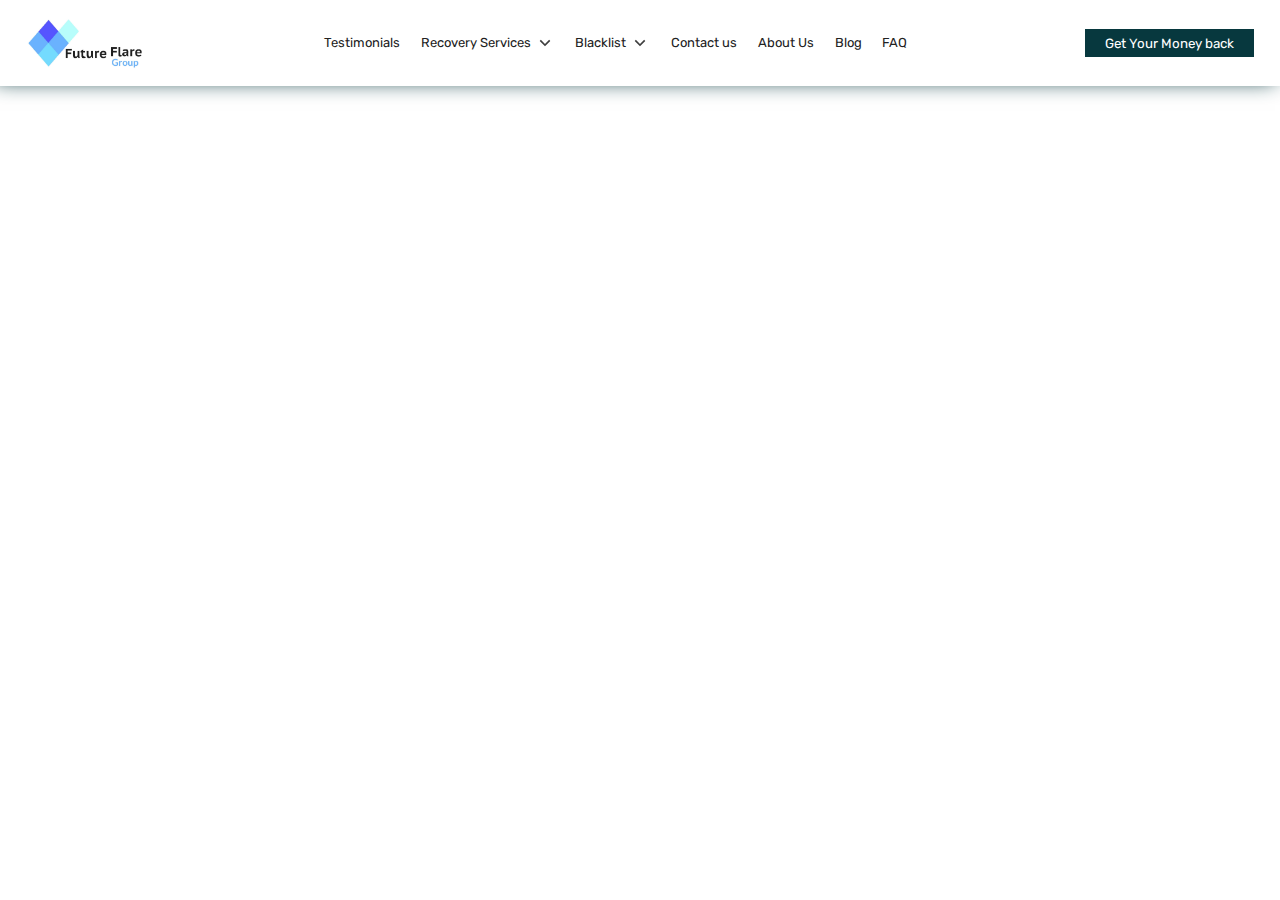
==== index.html @ 343cbdfd "single navbar" ====
<!DOCTYPE html>
<html lang="en">
  <head>
    <meta charset="UTF-8" />
    <meta name="viewport" content="width=device-width, initial-scale=1.0" />
    <title>Consultation</title>
    <link rel="stylesheet" href="style.css" />
    <link rel="icon" href="img/logo.jpg" type="image/x-icon" />
  </head>
  <body>
    <div id="page" class="site page-home">
      <!--  ============ navbar section =============== -->
      <section class="navbar">
        <div class="container">
          <div class="wrapper">
            <div class="left">
              <a href="#page" class="logo">
                <img src="img/logo.jpg" alt="" />
                <!-- <div class="title">GT ASSET MANAGEMENT LIMITED</div> -->
              </a>
            </div>
            <div class="center">
              <ul class="nav_list">
                <li class="list_item"><a href="#">Testimonials</a></li>
                <li class="list_item">
                  <a href="#">
                    <span>Recovery Services</span>
                    <div class="icon">
                      <svg xmlns="http://www.w3.org/2000/svg" viewBox="0 0 24 24" fill="currentColor"><path d="M11.9999 13.1714L16.9497 8.22168L18.3639 9.63589L11.9999 15.9999L5.63599 9.63589L7.0502 8.22168L11.9999 13.1714Z"></path></svg>
                    </div>
                  </a>
                  <ul class="options">
                    <li class="option"><a href="#">Binary Options</a></li>
                    <li class="option"><a href="#">Cryptocurrency</a></li>
                    <li class="option"><a href="#">Forex</a></li>
                    <li class="option"><a href="#">Stock trading</a></li>
                    <li class="option"><a href="#">Credit card phising</a></li>
                    <li class="option"><a href="#">Property Scams</a></li>
                    <li class="option"><a href="#">Romance Scams</a></li>
                    <li class="option"><a href="#">Other Scams</a></li>
                    
                  </ul>
                </li>
                <li class="list_item"><a href="#">Blacklist <div class="icon"><svg xmlns="http://www.w3.org/2000/svg" viewBox="0 0 24 24" fill="currentColor"><path d="M11.9999 13.1714L16.9497 8.22168L18.3639 9.63589L11.9999 15.9999L5.63599 9.63589L7.0502 8.22168L11.9999 13.1714Z"></path></svg></div></a>
                <ul class="options">
                  <li class="option"><a href="#">Scams</a></li>
                  <li class="option"><a href="#">Imposters & Copycats</a></li>
                </ul>
                </li>
                <li class="list_item"><a href="#">Contact us</a></li>
                <li class="list_item"><a href="#">About Us</a></li>
                <li class="list_item"><a href="#">Blog</a></li>
                <li class="list_item"><a href="#">FAQ</a></li>
              </ul>
            </div>
            <div class="right">
              <div class="btn">
                <input type="button" value="Get Your Money back">
              </div>
              <div class="mbl">
                <div class="icon">
                  <svg xmlns="http://www.w3.org/2000/svg" viewBox="0 0 24 24" fill="currentColor"><path d="M7.29117 20.8242L2 22L3.17581 16.7088C2.42544 15.3056 2 13.7025 2 12C2 6.47715 6.47715 2 12 2C17.5228 2 22 6.47715 22 12C22 17.5228 17.5228 22 12 22C10.2975 22 8.6944 21.5746 7.29117 20.8242ZM7.58075 18.711L8.23428 19.0605C9.38248 19.6745 10.6655 20 12 20C16.4183 20 20 16.4183 20 12C20 7.58172 16.4183 4 12 4C7.58172 4 4 7.58172 4 12C4 13.3345 4.32549 14.6175 4.93949 15.7657L5.28896 16.4192L4.63416 19.3658L7.58075 18.711Z"></path></svg>
                </div>
                <div class="icon">
                  <svg xmlns="http://www.w3.org/2000/svg" viewBox="0 0 24 24" fill="currentColor"><path d="M18 18V20H6V18H18ZM21 11V13H3V11H21ZM18 4V6H6V4H18Z"></path></svg>
                </div>
              </div>
            </div>
          </div>
        </div>
      </section>
      <!--  ============ content section  =============== -->
      <!--  ============ trustpilot section  =============== -->
      <!--  ============ brand section  =============== -->
      <!--  ============ work section  =============== -->
      <!--  ============ retrieved section  =============== -->
      <!--  ============ hero section  =============== -->
      <!--  ============ money back section  =============== -->
      <!--  ============ testimonials section  =============== -->
      <!--  ============ get client section  =============== -->
      <!--  ============ videos review section  =============== -->
      <!--  ============ types section  =============== -->
      <!--  ============ more about section  =============== -->
      <!--  ============ choosing section  =============== -->
      <!--  ============ latest articles section  =============== -->
      <!--  ============ footer section  =============== -->
      <!--  ============ footer end section  =============== -->
    </div>
    <script src="script.js"></script>
  </body>
</html>
---- style.css ----
@import url("https://fonts.googleapis.com/css2?family=Poppins:wght@300;600;700;800&family=Rubik:wght@300;400;500;600&display=swap");

:root {
  --primary-color: #07383e;
  --secondary-color: #fdfdfd;
  --secondary-dark-color: #222222;

  --white-color: #ffffff;
  --light-bg-color: #f7f7f7;
  --light-text-color: #7c899a;
  --border-color: #e5e8ec;
  --dark-color: #3f3f3f;
  --icon-color: #00c281;
  --font-small: 13px;
  --font-smaller: 11px;

  --percent100: 100%;
  --percent50: 50%;

  --fw3: 300;
  --fw5: 500;
  --fw6: 600;
  --fw7: 700;
  --fw8: 800;
}

* {
  margin: 0;
  padding: 0;
}

*,
::before,
::after {
  box-sizing: border-box;
}

html {
  scroll-behavior: smooth;
}

body {
  font-family: "Rubik", sans-serif;
  font-size: 16px;
  font-weight: 400;
  line-height: 1.4;
  color: var(--secondary-dark-color);
  background-color: var(--white-color);
}

a {
  text-decoration: none;
  color: inherit;
  -webkit-tap-highlight-color: transparent;
}

ul {
  list-style: none;
}
img {
  max-width: var(--percent100);
  vertical-align: middle;
  object-fit: cover;
}

strong {
  font-weight: var(--fw8);
}

table {
  border-collapse: collapse;
  border-spacing: 0;
}

input::placeholder {
  font: inherit;
}

h1,
h2,
h3,
h4 {
  font-family: "Poppins";
}

h1 {
  font-size: calc(1.2em+1vw);
  font-weight: var(--fw8);
  line-height: 1;
}

h2 {
  font-size: 2.5em;
}

h3 {
  font-size: 1.2em;
  font-weight: var(--fw7);
}

h4 {
  font-size: 1em;
  font-weight: var(--fw6);
}

svg {
  width: 20px;
  cursor: pointer;
  color: var(--dark-color);
}

.container {
  max-width: 1262px;
  min-width: 290px;
  margin: 0 auto;
}

/* <!--  ============ navbar section  =============== --> */
.navbar .wrapper {
  display: flex;
  justify-content: space-between;
  align-items: center;
  padding: 1em;
}

.navbar .wrapper .left .logo {
  display: flex;
  align-items: center;
  font-weight: var(--fw6);
  text-transform: uppercase;
}

.navbar .wrapper .left .logo .title {
  font-size: 1em;
  padding-left: 1em;
}

.navbar .wrapper .left img {
  height: 6dvh;
}

.navbar .wrapper .center .nav_list {
  display: flex;
  flex: 1;
  justify-content: space-between;
  column-gap: 1.6em;
  font-size: var(--font-small);
  align-items: center;
  line-height: 50px;
}

.navbar .wrapper .center .nav_list .list_item .icon {
  display: flex;
  align-items: center;
}

.navbar .center .nav_list .list_item {
  line-height: inherit;
  position: relative;
}

.navbar .center .nav_list .list_item a {
  transition: all 0.3s;
}

.navbar .center .nav_list .list_item a:hover {
  opacity: 0.6;
}

.navbar .wrapper .center .nav_list .list_item a {
  display: flex;
  column-gap: 0.3em;
  align-items: center;
  line-height: inherit;
}

.navbar .wrapper .center .nav_list .list_item .options {
  position: absolute;
  line-height: 1.5;
  padding: 1em;
  box-shadow: 1px 1px 5px var(--secondary-dark-color);
  width: max-content;
  border-radius: 5px;
  backdrop-filter: blur(2px);
  display: none;
}

.navbar .wrapper .center .nav_list .list_item .options .option {
  padding: 0.4em 1em;
  position: relative;
  transition: transform 0.5s ease;
  z-index: 2;
}

.navbar .wrapper .center .nav_list .list_item .options .option:hover {
  transform: translateX(7px);
}

.navbar
  .wrapper
  .center
  .nav_list
  .list_item
  .options
  .option:not(:last-child) {
  border-bottom: 1px solid var(--border-color);
}

.navbar .wrapper .center .nav_list .list_item .options .option a::before {
  content: "";
  position: absolute;
  left: 0.1em;
  bottom: 0;
  width: 0%;
  height: 1px;
  background-color: var(--primary-color);
  transition: all 0.5s;
}

.navbar .wrapper .center .nav_list .list_item .option a:hover::before {
  width: 100%;
}

.navbar .wrapper .right .btn input {
  border: 1px solid;
  padding: 0.5em 1.5em;
  font-family: inherit;
  background-color: var(--primary-color);
  color: var(--white-color);
  transition: all 0.3s;
}

.navbar .wrapper .right .btn input:hover {
  background-color: var(--white-color);
  color: var(--secondary-dark-color);
  border: 1px solid var(--white-color);
}

.navbar .wrapper .right .mbl .icon svg {
  color: var(--icon-color);
  background: transparent;
  transition: 0.3s;
}

.navbar .wrapper .right .mbl .icon svg:hover {
  color: var(--primary-color);
}

.navbar .wrapper .right .mbl {
  /* border: 1px solid; */
  display: flex;
  column-gap: 2em;
  padding: 0.7em;
}
section.navbar {
  box-shadow: -5px -5px 20px var(--primary-color);
}

/* <!--  ============ content section  =============== --> */
/* <!--  ============ trustpilot section  =============== --> */
/* <!--  ============ brand section  =============== --> */
/* <!--  ============ work section  =============== --> */
/* <!--  ============ retrieved section  =============== --> */
/* <!--  ============ hero section  =============== --> */
/* <!--  ============ money back section  =============== --> */
/* <!--  ============ testimonials section  =============== --> */
/* <!--  ============ get client section  =============== --> */
/* <!--  ============ videos review section  =============== --> */
/* <!--  ============ types section  =============== --> */
/* <!--  ============ more about section  =============== --> */
/* <!--  ============ choosing section  =============== --> */
/* <!--  ============ latest articles section  =============== --> */
/* <!--  ============ footer section  =============== --> */
/* <!--  ============ footer end section =========== --> */
@media screen and (min-width: 992px) {
  .navbar .wrapper .right .mbl {
    display: none;
  }
}

@media screen and (max-width: 992px) {
  .navbar .wrapper .center .nav_list {
    display: none;
  }
  .navbar .wrapper .right .btn {
    display: none;
  }
}
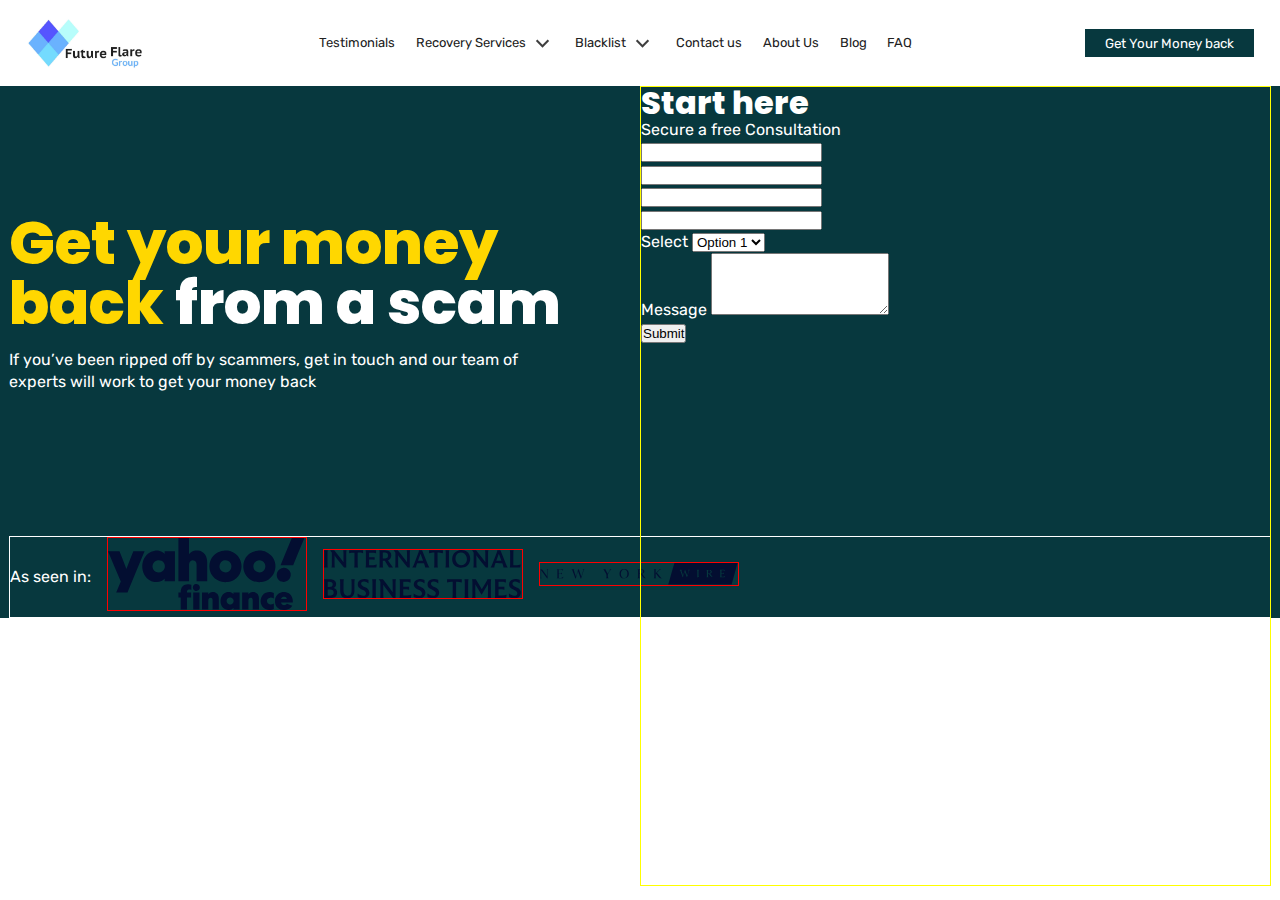
==== commit 9dfe3777: "sec push up to context" ====
--- a/index.html
+++ b/index.html
@@ -16,7 +16,6 @@
             <div class="left">
               <a href="#page" class="logo">
                 <img src="img/logo.jpg" alt="" />
-                <!-- <div class="title">GT ASSET MANAGEMENT LIMITED</div> -->
               </a>
             </div>
             <div class="center">
@@ -26,7 +25,15 @@
                   <a href="#">
                     <span>Recovery Services</span>
                     <div class="icon">
-                      <svg xmlns="http://www.w3.org/2000/svg" viewBox="0 0 24 24" fill="currentColor"><path d="M11.9999 13.1714L16.9497 8.22168L18.3639 9.63589L11.9999 15.9999L5.63599 9.63589L7.0502 8.22168L11.9999 13.1714Z"></path></svg>
+                      <svg
+                        xmlns="http://www.w3.org/2000/svg"
+                        viewBox="0 0 24 24"
+                        fill="currentColor"
+                      >
+                        <path
+                          d="M11.9999 13.1714L16.9497 8.22168L18.3639 9.63589L11.9999 15.9999L5.63599 9.63589L7.0502 8.22168L11.9999 13.1714Z"
+                        ></path>
+                      </svg>
                     </div>
                   </a>
                   <ul class="options">
@@ -38,14 +45,26 @@
                     <li class="option"><a href="#">Property Scams</a></li>
                     <li class="option"><a href="#">Romance Scams</a></li>
                     <li class="option"><a href="#">Other Scams</a></li>
-                    
                   </ul>
                 </li>
-                <li class="list_item"><a href="#">Blacklist <div class="icon"><svg xmlns="http://www.w3.org/2000/svg" viewBox="0 0 24 24" fill="currentColor"><path d="M11.9999 13.1714L16.9497 8.22168L18.3639 9.63589L11.9999 15.9999L5.63599 9.63589L7.0502 8.22168L11.9999 13.1714Z"></path></svg></div></a>
-                <ul class="options">
-                  <li class="option"><a href="#">Scams</a></li>
-                  <li class="option"><a href="#">Imposters & Copycats</a></li>
-                </ul>
+                <li class="list_item">
+                  <a href="#"
+                    >Blacklist
+                    <div class="icon">
+                      <svg
+                        xmlns="http://www.w3.org/2000/svg"
+                        viewBox="0 0 24 24"
+                        fill="currentColor"
+                      >
+                        <path
+                          d="M11.9999 13.1714L16.9497 8.22168L18.3639 9.63589L11.9999 15.9999L5.63599 9.63589L7.0502 8.22168L11.9999 13.1714Z"
+                        ></path>
+                      </svg></div
+                  ></a>
+                  <ul class="options">
+                    <li class="option"><a href="#">Scams</a></li>
+                    <li class="option"><a href="#">Imposters & Copycats</a></li>
+                  </ul>
                 </li>
                 <li class="list_item"><a href="#">Contact us</a></li>
                 <li class="list_item"><a href="#">About Us</a></li>
@@ -55,14 +74,30 @@
             </div>
             <div class="right">
               <div class="btn">
-                <input type="button" value="Get Your Money back">
+                <input type="button" value="Get Your Money back" />
               </div>
               <div class="mbl">
                 <div class="icon">
-                  <svg xmlns="http://www.w3.org/2000/svg" viewBox="0 0 24 24" fill="currentColor"><path d="M7.29117 20.8242L2 22L3.17581 16.7088C2.42544 15.3056 2 13.7025 2 12C2 6.47715 6.47715 2 12 2C17.5228 2 22 6.47715 22 12C22 17.5228 17.5228 22 12 22C10.2975 22 8.6944 21.5746 7.29117 20.8242ZM7.58075 18.711L8.23428 19.0605C9.38248 19.6745 10.6655 20 12 20C16.4183 20 20 16.4183 20 12C20 7.58172 16.4183 4 12 4C7.58172 4 4 7.58172 4 12C4 13.3345 4.32549 14.6175 4.93949 15.7657L5.28896 16.4192L4.63416 19.3658L7.58075 18.711Z"></path></svg>
+                  <svg
+                    xmlns="http://www.w3.org/2000/svg"
+                    viewBox="0 0 24 24"
+                    fill="currentColor"
+                  >
+                    <path
+                      d="M7.29117 20.8242L2 22L3.17581 16.7088C2.42544 15.3056 2 13.7025 2 12C2 6.47715 6.47715 2 12 2C17.5228 2 22 6.47715 22 12C22 17.5228 17.5228 22 12 22C10.2975 22 8.6944 21.5746 7.29117 20.8242ZM7.58075 18.711L8.23428 19.0605C9.38248 19.6745 10.6655 20 12 20C16.4183 20 20 16.4183 20 12C20 7.58172 16.4183 4 12 4C7.58172 4 4 7.58172 4 12C4 13.3345 4.32549 14.6175 4.93949 15.7657L5.28896 16.4192L4.63416 19.3658L7.58075 18.711Z"
+                    ></path>
+                  </svg>
                 </div>
                 <div class="icon">
-                  <svg xmlns="http://www.w3.org/2000/svg" viewBox="0 0 24 24" fill="currentColor"><path d="M18 18V20H6V18H18ZM21 11V13H3V11H21ZM18 4V6H6V4H18Z"></path></svg>
+                  <svg
+                    xmlns="http://www.w3.org/2000/svg"
+                    viewBox="0 0 24 24"
+                    fill="currentColor"
+                  >
+                    <path
+                      d="M18 18V20H6V18H18ZM21 11V13H3V11H21ZM18 4V6H6V4H18Z"
+                    ></path>
+                  </svg>
                 </div>
               </div>
             </div>
@@ -70,6 +105,401 @@
         </div>
       </section>
       <!--  ============ content section  =============== -->
+      <div class="content">
+        <div class="container">
+          <div class="wrapper">
+            <div class="context">
+              <div class="text">
+                <h1 class="title">
+                  <span>Get your money back</span> from a scam
+                </h1>
+                <p class="para">
+                  If you’ve been ripped off by scammers, get in touch and our
+                  team of experts will work to get your money back
+                </p>
+              </div>
+            </div>
+            <div class="form_box">
+              <h1 class="title">Start here</h1>
+              <p class="para">Secure a free Consultation</p>
+              <div class="form_container">
+                <form action="">
+                  <div class="form_group first_name">
+                    <input type="text" id="name" name="name" required />
+                  </div>
+                  <div class="form_group last_name">
+                    <input type="text" id="lastName" name="lastName" required />
+                  </div>
+                  <div class="form_group">
+                    <input type="tel" id="phone" name="phone" required />
+                  </div>
+                  <div class="form_group">
+                    <input type="email" id="email" name="email" required />
+                  </div>
+                  <div class="form_group">
+                    <label for="dropdown">Select</label>
+                    <select id="dropdown" name="dropdown">
+                      <option value="option1">Option 1</option>
+                      <option value="option2">Option 2</option>
+                      <option value="option3">Option 3</option>
+                    </select>
+                  </div>
+                  <div class="form_group">
+                    <label for="message">Message</label>
+                    <textarea
+                      id="message"
+                      name="message"
+                      rows="4"
+                      required
+                    ></textarea>
+                  </div>
+                  <div class="form-_group">
+                    <button type="submit">Submit</button>
+                  </div>
+                </form>
+              </div>
+            </div>
+            <div class="brand">
+              <p>As seen in:</p>
+              <ul>
+                <li class="icon">
+                  <a href="#">
+                    <svg
+                      viewBox="0 0 88 32"
+                      fill="none"
+                      xmlns="http://www.w3.org/2000/svg"
+                    >
+                      <g clip-path="url(#clip0_4855_6634)">
+                        <path
+                          d="M31.3047 0H35.9973C35.9973 2.40471 35.9973 4.80942 35.9973 7.21413C36.2969 6.84099 36.6531 6.50742 37.0602 6.253C37.9026 5.7159 38.9259 5.53498 39.9096 5.60848C40.5485 5.65371 41.1817 5.81767 41.7471 6.12297C42.2955 6.41696 42.7648 6.84664 43.1209 7.35548C43.8163 8.35053 44.0764 9.58304 44.0877 10.7816C44.0877 13.6085 44.0877 16.4372 44.0877 19.2678C42.516 19.2678 40.9443 19.2678 39.3725 19.2678C39.3725 16.8141 39.3725 14.3661 39.3725 11.9124C39.3612 11.4035 39.2651 10.8551 38.9372 10.4481C38.6997 10.1484 38.3266 9.9788 37.9478 9.95053C37.4785 9.89965 36.981 10.024 36.6361 10.3576C36.2234 10.759 36.0595 11.3526 36.0255 11.9124C36.0142 12.3364 36.0255 12.7604 36.0199 13.1845C36.0199 15.2122 36.0199 17.24 36.0199 19.2678C34.4481 19.2678 32.8764 19.2678 31.3047 19.2678C31.3047 12.8452 31.3047 6.42261 31.3047 0Z"
+                          fill="#030E31"
+                        ></path>
+                        <path
+                          fill-rule="evenodd"
+                          clip-rule="evenodd"
+                          d="M20.8568 5.63709C22.0214 5.49574 23.2483 5.69362 24.249 6.32684C24.6052 6.55299 24.9274 6.83002 25.1818 7.16359C25.1818 6.74898 25.1818 6.33249 25.1818 5.91412C26.7008 5.91412 28.2198 5.91412 29.7387 5.91412C29.7387 10.3655 29.7387 14.8149 29.7387 19.2625C28.2179 19.2682 26.7027 19.2682 25.1818 19.2682C25.1818 18.8498 25.1818 18.4333 25.1818 18.0187C24.8144 18.5162 24.3055 18.9007 23.7458 19.1608C22.6151 19.6809 21.3091 19.7205 20.1105 19.4321C19.0023 19.1664 17.9847 18.5671 17.1988 17.7473C16.3225 16.8427 15.7232 15.6781 15.4405 14.4569C15.1069 13.0321 15.1578 11.5113 15.6327 10.1261C16.0398 8.92189 16.7635 7.81377 17.7416 6.99963C18.6235 6.259 19.7147 5.77278 20.8568 5.63709ZM22.1854 9.88302C21.6878 9.94521 21.2016 10.1374 20.8059 10.4484C20.4214 10.7537 20.1218 11.1664 19.9522 11.6244C19.6864 12.3537 19.7317 13.1961 20.0878 13.8915C20.3366 14.3664 20.7267 14.7622 21.196 15.0109C22.1175 15.5141 23.3274 15.4519 24.1811 14.8244C24.6334 14.4965 24.9727 14.0272 25.1479 13.4957C25.3797 12.789 25.3288 11.9919 24.9896 11.3247C24.7295 10.8215 24.3055 10.3975 23.791 10.1487C23.2992 9.89998 22.7281 9.81518 22.1854 9.88302Z"
+                          fill="#030E31"
+                        ></path>
+                        <path
+                          fill-rule="evenodd"
+                          clip-rule="evenodd"
+                          d="M51.4887 5.62495C52.7834 5.51187 54.1063 5.7041 55.2936 6.23555C56.4074 6.72742 57.3855 7.52459 58.0865 8.51965C58.7593 9.48078 59.1721 10.6115 59.2964 11.7762C59.4434 13.1274 59.2342 14.5239 58.635 15.7507C58.1148 16.8306 57.295 17.7635 56.2943 18.4193C55.3558 19.0412 54.2703 19.4257 53.1565 19.5557C51.7544 19.7196 50.307 19.5274 49.0236 18.9281C47.9551 18.4363 47.0166 17.6617 46.3381 16.7006C45.6766 15.7677 45.2639 14.6596 45.1282 13.5232C44.9699 12.2172 45.1452 10.8659 45.6823 9.6617C46.1572 8.58184 46.9261 7.63767 47.8816 6.94792C48.9332 6.18466 50.1996 5.73802 51.4887 5.62495ZM51.794 9.94438C50.9911 10.0518 50.2505 10.5606 49.8717 11.2787C49.5042 11.9628 49.4477 12.8052 49.7021 13.5401C49.8774 14.0377 50.1996 14.4787 50.6236 14.7896C51.5 15.4341 52.7834 15.4624 53.6936 14.8575C54.1346 14.5635 54.4795 14.1281 54.6717 13.6363C54.96 12.9069 54.9261 12.0532 54.5756 11.3522C54.3438 10.8772 53.9593 10.4815 53.4957 10.2327C52.9812 9.95004 52.3706 9.85958 51.794 9.94438Z"
+                          fill="#030E31"
+                        ></path>
+                        <path
+                          fill-rule="evenodd"
+                          clip-rule="evenodd"
+                          d="M66.5895 5.62531C67.9068 5.51223 69.258 5.72142 70.4566 6.28114C71.5478 6.77867 72.4976 7.57584 73.1817 8.56524C73.8432 9.51506 74.2446 10.6402 74.369 11.7935C74.5103 13.1278 74.3012 14.5016 73.7245 15.7115C73.21 16.7914 72.3959 17.7299 71.4008 18.397C70.4057 19.0698 69.2354 19.4656 68.0425 19.573C66.7195 19.703 65.3513 19.5052 64.1358 18.9511C63.0333 18.4479 62.0665 17.6508 61.3768 16.6614C60.7209 15.7172 60.3139 14.6034 60.1838 13.4614C60.0425 12.1667 60.2234 10.8267 60.7605 9.63944C61.2467 8.54828 62.0326 7.5928 63.005 6.9087C64.0566 6.16241 65.3118 5.72708 66.5895 5.62531ZM66.8609 9.94474C66.0298 10.0522 65.2722 10.5949 64.9047 11.3525C64.5542 12.0479 64.5202 12.8847 64.7973 13.614C64.9838 14.1002 65.3118 14.5299 65.7414 14.8295C66.6291 15.4402 67.8842 15.4458 68.7775 14.8465C69.2185 14.5525 69.5577 14.1115 69.7499 13.6197C70.0269 12.8903 69.993 12.0423 69.6425 11.3469C69.405 10.872 69.0262 10.4762 68.5626 10.2274C68.0425 9.9504 67.4375 9.85994 66.8609 9.94474Z"
+                          fill="#030E31"
+                        ></path>
+                        <path
+                          d="M0 5.91406C1.70365 5.91406 3.4073 5.91406 5.11095 5.91406C6.13427 8.52608 7.15194 11.1324 8.17526 13.7445C9.20424 11.1324 10.2276 8.52608 11.2622 5.91406C12.9187 5.91406 14.5809 5.91406 16.2431 5.91406C13.714 12.0163 11.183 18.1185 8.65018 24.2208C6.98422 24.2208 5.31637 24.2208 3.64664 24.2208C4.32886 22.6038 5.01107 20.9869 5.69329 19.3699C3.79741 14.8884 1.89965 10.405 0 5.91972V5.91406Z"
+                          fill="#030E31"
+                        ></path>
+                        <path
+                          d="M81.7018 0H87.2933V0.00565371C85.6255 4.03675 83.9576 8.06784 82.2898 12.0989C80.424 12.0989 78.5602 12.0989 76.6982 12.0989C78.3661 8.06784 80.0339 4.0311 81.7018 0Z"
+                          fill="#030E31"
+                        ></path>
+                        <path
+                          d="M77.7278 13.2977C78.3892 13.2072 79.079 13.3203 79.667 13.6425C80.4755 14.0779 81.0521 14.9146 81.1878 15.8249C81.3574 16.8821 80.9673 18.0129 80.1645 18.7196C79.373 19.4319 78.2083 19.6751 77.1907 19.3867C76.303 19.1436 75.5567 18.4652 75.2175 17.6115C74.8104 16.6107 74.9687 15.4122 75.6189 14.5471C76.1108 13.8687 76.891 13.4051 77.7278 13.2977Z"
+                          fill="#030E31"
+                        ></path>
+                        <path
+                          d="M33.2948 21.3716C33.8602 20.8345 34.6404 20.5801 35.4093 20.5348C35.9577 20.5066 36.5287 20.5518 37.0375 20.7836C37.0375 21.545 37.0375 22.3082 37.0375 23.0733C36.6927 22.915 36.2969 22.8529 35.9238 22.915C35.6411 22.9659 35.3754 23.1242 35.234 23.373C35.0814 23.6274 35.0644 23.9327 35.0757 24.2211C35.6939 24.2211 36.3139 24.2211 36.9358 24.2211C36.9358 24.9636 36.9358 25.7061 36.9358 26.4486C36.3139 26.4486 35.6939 26.4486 35.0757 26.4486C35.0757 28.2276 35.0757 30.0086 35.0757 31.7914C34.156 31.7914 33.2364 31.7914 32.3167 31.7914C32.3167 30.0086 32.3167 28.2276 32.3167 26.4486C31.9812 26.4486 31.6439 26.4486 31.3047 26.4486C31.3047 25.7061 31.3047 24.9636 31.3047 24.2211C31.6439 24.2211 31.9812 24.2211 32.3167 24.2211C32.311 23.7914 32.3337 23.356 32.4354 22.932C32.5711 22.3497 32.8538 21.7843 33.2948 21.3716Z"
+                          fill="#030E31"
+                        ></path>
+                        <path
+                          d="M45.9703 24.0848C46.5244 23.9548 47.1293 23.9887 47.6664 24.1922C48.1696 24.3845 48.5993 24.7689 48.8537 25.2438C49.1646 25.8035 49.2664 26.4537 49.2551 27.0926C49.2551 28.6568 49.2551 30.2229 49.2551 31.7908C48.3317 31.7908 47.4101 31.7908 46.4904 31.7908C46.4904 30.4189 46.4904 29.0469 46.4904 27.6749C46.4848 27.3753 46.4282 27.0643 46.2417 26.8269C45.8968 26.4028 45.1505 26.4254 44.8282 26.8664C44.636 27.1152 44.5738 27.4375 44.5738 27.7428C44.5738 29.0921 44.5738 30.4415 44.5738 31.7908C43.6466 31.7908 42.7213 31.7908 41.7979 31.7908C41.7979 29.2655 41.7979 26.7421 41.7979 24.2205C42.7213 24.2205 43.6447 24.2205 44.5682 24.2205C44.5719 24.5107 44.5738 24.8009 44.5738 25.0912C44.8791 24.588 45.3936 24.2148 45.9703 24.0848Z"
+                          fill="#030E31"
+                        ></path>
+                        <path
+                          fill-rule="evenodd"
+                          clip-rule="evenodd"
+                          d="M52.6589 24.1301C53.2639 23.9662 53.9197 23.9605 54.519 24.1528C55.0052 24.3054 55.4575 24.5994 55.7572 25.0178C55.7572 24.7502 55.7572 24.4844 55.7572 24.2206C56.6655 24.2206 57.5739 24.2206 58.4822 24.2206C58.4822 26.7422 58.4822 29.2656 58.4822 31.7909C57.5739 31.7909 56.6655 31.7909 55.7572 31.7909C55.7572 31.5233 55.7572 31.2576 55.7572 30.9938C55.2879 31.627 54.502 31.9605 53.7275 32.0001H53.4052C52.8172 31.9718 52.2292 31.7909 51.7317 31.4687C50.8724 30.9146 50.307 29.9704 50.1091 28.9754C49.849 27.692 50.1091 26.2616 50.9628 25.2383C51.3982 24.7125 51.9974 24.3111 52.6589 24.1301ZM53.9932 26.4991C53.7953 26.5386 53.6031 26.6121 53.4278 26.7195C52.9473 27.0135 52.6646 27.5902 52.7268 28.1499C52.772 28.7153 53.1734 29.2298 53.7049 29.4277C54.3098 29.6651 55.0674 29.4899 55.4801 28.981C55.9098 28.4835 55.9494 27.7033 55.5819 27.1662C55.2483 26.6461 54.5925 26.386 53.9932 26.4991Z"
+                          fill="#030E31"
+                        ></path>
+                        <path
+                          d="M63.7684 24.0912C64.3338 23.9556 64.9387 23.9838 65.4815 24.1874C65.996 24.3796 66.4256 24.7697 66.6914 25.2503C66.9967 25.81 67.0928 26.4602 67.0871 27.0934C67.0871 28.6576 67.0871 30.2236 67.0871 31.7916C66.1637 31.7916 65.2402 31.7916 64.3168 31.7916C64.3168 30.4083 64.3168 29.0251 64.3168 27.6418C64.3112 27.2969 64.2207 26.9181 63.938 26.6976C63.5592 26.4149 62.9543 26.4715 62.6603 26.8559C62.4511 27.1273 62.3945 27.4778 62.4002 27.8114C62.4002 29.1381 62.4002 30.4649 62.4002 31.7916C61.4768 31.7916 60.5533 31.7916 59.6299 31.7916C59.6299 29.2663 59.6299 26.7428 59.6299 24.2213C60.5533 24.2213 61.4768 24.2213 62.4002 24.2213C62.4002 24.5115 62.4002 24.8017 62.4002 25.092C62.6998 24.5944 63.203 24.2269 63.7684 24.0912Z"
+                          fill="#030E31"
+                        ></path>
+                        <path
+                          d="M70.1514 24.3613C71.2708 23.8864 72.5938 23.8807 73.6963 24.4009C73.6963 25.2376 73.6963 26.0762 73.6963 26.9168C73.2044 26.5888 72.6051 26.4305 72.0228 26.5097C71.5874 26.5719 71.1634 26.7811 70.909 27.1429C70.5189 27.6857 70.5528 28.4998 71.0108 28.9973C71.2934 29.3083 71.7118 29.4722 72.1302 29.5062C72.6843 29.557 73.244 29.3874 73.6963 29.0595C73.6963 29.9 73.6963 30.7387 73.6963 31.5754C73.1648 31.8468 72.5712 31.9825 71.9775 31.9994H71.7062C71.2143 31.9768 70.7168 31.892 70.2532 31.7111C69.6369 31.4736 69.0772 31.0779 68.6701 30.5521C68.3026 30.0941 68.0595 29.5457 67.9408 28.9747C67.692 27.8044 67.8899 26.5097 68.6305 25.5429C69.0207 25.0228 69.5521 24.6157 70.1514 24.3613Z"
+                          fill="#030E31"
+                        ></path>
+                        <path
+                          fill-rule="evenodd"
+                          clip-rule="evenodd"
+                          d="M75.7314 24.8308C76.6699 24.1015 77.9307 23.864 79.0841 24.0901C79.983 24.2541 80.8311 24.7573 81.3625 25.5036C82.0296 26.4138 82.2332 27.5954 82.1144 28.7036C80.3769 28.7036 78.6374 28.7036 76.8961 28.7036C76.9243 29.0428 77.0996 29.3651 77.371 29.5686C77.7554 29.8569 78.2812 29.9078 78.7448 29.7891C79.0614 29.7043 79.3215 29.4838 79.5137 29.2294C80.3015 29.5309 81.0892 29.8343 81.877 30.1396C81.5038 30.7728 80.9385 31.293 80.2713 31.5983C79.6947 31.864 79.0558 31.9771 78.4226 31.9997H78.0607C77.0996 31.9658 76.1272 31.6718 75.4092 31.0159C74.9342 30.5863 74.5894 30.0152 74.4028 29.4046C74.2162 28.7884 74.1653 28.1325 74.2388 27.4993C74.3519 26.4534 74.8947 25.464 75.7314 24.8308ZM77.4219 26.3121C77.1335 26.4817 76.947 26.7926 76.913 27.1262C77.7649 27.1262 78.6167 27.1262 79.4685 27.1262C79.4346 26.753 79.2028 26.4082 78.8692 26.2499C78.4169 26.0294 77.8516 26.0463 77.4219 26.3121Z"
+                          fill="#030E31"
+                        ></path>
+                        <path
+                          d="M38.9996 20.4895C39.6554 20.3651 40.3678 20.7213 40.6618 21.3263C40.9444 21.8634 40.837 22.5644 40.43 23.0054C39.9946 23.5029 39.2257 23.6726 38.6264 23.3899C38.0497 23.1355 37.6596 22.5022 37.7218 21.869C37.7727 21.1906 38.3324 20.5969 38.9996 20.4895Z"
+                          fill="#030E31"
+                        ></path>
+                        <path
+                          d="M37.8859 24.2227C38.8094 24.2227 39.7309 24.2227 40.6506 24.2227C40.6544 26.7442 40.6544 29.2676 40.6506 31.793C39.7309 31.793 38.8094 31.793 37.8859 31.793C37.8859 29.2676 37.8859 26.7442 37.8859 24.2227Z"
+                          fill="#030E31"
+                        ></path>
+                      </g>
+                      <defs>
+                        <clipPath id="clip0_4855_6634">
+                          <rect width="87.2933" height="32" fill="white"></rect>
+                        </clipPath>
+                      </defs>
+                    </svg>
+                  </a>
+                </li>
+                <li class="icon">
+                  <a href="#">
+                    <svg
+                      viewBox="0 0 131 32"
+                      fill="none"
+                      xmlns="http://www.w3.org/2000/svg"
+                    >
+                      <path
+                        fill-rule="evenodd"
+                        clip-rule="evenodd"
+                        d="M115.685 2.4626C115.123 4.03425 114.565 5.59669 114.004 7.1695H117.406C116.832 5.59876 116.262 4.03896 115.685 2.4626ZM112.681 11.5561H110.243C110.247 11.537 110.244 11.521 110.251 11.5115C110.805 10.7439 111.18 9.88361 111.522 9.00703C112.447 6.63143 113.371 4.25574 114.284 1.87521C114.431 1.49041 114.526 1.08335 114.622 0.681127C114.658 0.533561 114.628 0.370016 114.628 0.196065C114.669 0.196065 114.72 0.196065 114.771 0.196065C115.373 0.196065 115.975 0.198882 116.577 0.19351C116.687 0.192501 116.74 0.222049 116.784 0.331098C117.953 3.2402 119.125 6.14857 120.303 9.05427C120.65 9.9108 121.033 10.7512 121.532 11.5508H118.743C118.728 11.3856 118.717 11.2159 118.696 11.0476C118.61 10.3832 118.36 9.76772 118.135 9.14491C118.112 9.08222 118.086 9.02083 118.063 8.95822C117.963 8.68714 117.964 8.68701 117.672 8.68701C116.321 8.68701 114.97 8.6884 113.619 8.6846C113.504 8.68422 113.448 8.71416 113.407 8.8303C113.158 9.53058 112.882 10.2225 112.755 10.9603C112.722 11.1523 112.706 11.3474 112.681 11.5561Z"
+                        fill="#030E31"
+                      ></path>
+                      <path
+                        fill-rule="evenodd"
+                        clip-rule="evenodd"
+                        d="M122.958 0.203566H125.479C125.44 0.378666 125.383 0.546406 125.369 0.717886C125.323 1.25032 125.264 1.78395 125.261 2.31742C125.25 4.83263 125.256 7.34793 125.256 9.86314C125.256 9.90992 125.26 9.95666 125.263 10.0104C125.301 10.0153 125.333 10.0229 125.365 10.0228C126.151 10.0199 126.938 10.0262 127.725 10.01C128.521 9.99351 129.295 9.84186 130.037 9.54477C130.068 9.53257 130.1 9.52328 130.144 9.50787C130.05 10.1964 129.957 10.8752 129.864 11.5571H122.972C123.021 11.3067 123.092 11.0624 123.114 10.8137C123.153 10.3668 123.181 9.91726 123.182 9.46878C123.186 6.92485 123.182 4.38097 123.178 1.83701C123.177 1.28642 123.126 0.741055 122.958 0.203566Z"
+                        fill="#030E31"
+                      ></path>
+                      <path
+                        fill-rule="evenodd"
+                        clip-rule="evenodd"
+                        d="M101.052 11.5651H98.8402C98.8895 11.2912 98.9539 11.022 98.9832 10.7491C99.0183 10.4171 99.0392 10.082 99.04 9.7481C99.045 7.09956 99.0442 4.45106 99.0409 1.80254C99.0409 1.72861 99.0112 1.64273 98.9677 1.58277C98.6408 1.13174 98.3072 0.685767 97.9615 0.218929C98.0175 0.213813 98.0559 0.207202 98.094 0.207144C98.9096 0.206569 99.7248 0.209214 100.54 0.203573C100.643 0.20289 100.694 0.250546 100.748 0.320218C102.017 1.94596 103.288 3.57061 104.557 5.19643C105.131 5.9323 105.707 6.66754 106.274 7.40885C106.446 7.6332 106.592 7.87706 106.766 8.13531C106.769 8.09242 106.772 8.07604 106.772 8.05965C106.762 6.09497 106.754 4.13029 106.742 2.16567C106.739 1.83622 106.731 1.50528 106.698 1.17796C106.665 0.857187 106.597 0.5401 106.543 0.215307H108.747C108.705 0.422429 108.647 0.627649 108.625 0.836665C108.585 1.21601 108.543 1.5976 108.542 1.97833C108.535 5.10494 108.537 8.23153 108.537 11.3582C108.537 11.4201 108.537 11.4821 108.537 11.5593C108.492 11.563 108.452 11.5693 108.412 11.5694C107.999 11.5701 107.587 11.5733 107.175 11.566C107.115 11.565 107.037 11.5286 107 11.4821C105.1 9.06771 103.203 6.65149 101.31 4.23182C101.12 3.98974 100.96 3.7249 100.778 3.45921C100.786 3.56291 100.8 3.65886 100.801 3.75497C100.811 4.69652 100.821 5.63812 100.825 6.57972C100.829 7.44976 100.825 8.31993 100.827 9.19006C100.828 9.98271 100.808 10.7776 101.052 11.5651Z"
+                        fill="#030E31"
+                      ></path>
+                      <path
+                        fill-rule="evenodd"
+                        clip-rule="evenodd"
+                        d="M86.9757 5.63225C86.9761 6.10265 87.0292 6.566 87.15 7.02082C87.6078 8.7444 88.8832 9.8805 90.5219 10.0685C92.1155 10.2514 93.5561 9.44556 94.1844 7.96331C94.6886 6.77359 94.6681 5.55938 94.2559 4.35476C93.6819 2.67549 92.3032 1.66283 90.5972 1.6426C89.3941 1.62834 88.4104 2.08771 87.7077 3.0887C87.1751 3.84774 86.9782 4.7137 86.9757 5.63225ZM96.7269 5.73176C96.6864 6.98591 96.4025 8.1592 95.7048 9.20711C94.9118 10.3987 93.8027 11.1521 92.4316 11.4963C90.8748 11.8871 89.3372 11.8216 87.8615 11.1444C86.3812 10.4652 85.4373 9.30679 85.0297 7.72507C84.6476 6.24033 84.7408 4.77369 85.3717 3.37101C86.0953 1.76217 87.3444 0.746572 89.0191 0.275996C90.3982 -0.111686 91.7861 -0.0992112 93.1422 0.385046C95.0226 1.05636 96.1463 2.41382 96.5568 4.37029C96.6504 4.81625 96.6722 5.27753 96.7269 5.73176Z"
+                        fill="#030E31"
+                      ></path>
+                      <path
+                        fill-rule="evenodd"
+                        clip-rule="evenodd"
+                        d="M73.0173 1.71484C72.3965 1.73249 71.7995 1.73893 71.2042 1.76928C70.6102 1.79952 70.0358 1.93909 69.4681 2.16271V0.225743H78.665V2.16162C78.0973 1.94375 77.5167 1.79762 76.9151 1.76848C76.3202 1.73973 75.7245 1.73266 75.1209 1.71588C75.1154 1.78601 75.1092 1.8274 75.1096 1.86879C75.1129 4.62689 75.115 7.38507 75.1238 10.1432C75.125 10.6214 75.1932 11.0938 75.3387 11.5661H72.8041C72.848 11.3472 72.9052 11.1275 72.9341 10.9042C72.9721 10.6112 73.0089 10.3153 73.0097 10.0205C73.0168 7.30536 73.016 4.5902 73.0173 1.87506C73.0173 1.83321 73.0173 1.79141 73.0173 1.71484Z"
+                        fill="#030E31"
+                      ></path>
+                      <path
+                        fill-rule="evenodd"
+                        clip-rule="evenodd"
+                        d="M80.3572 0.209614H82.8617C82.8111 0.517851 82.7434 0.82074 82.7158 1.12731C82.6798 1.52154 82.6618 1.91866 82.661 2.31456C82.6564 4.68957 82.6581 7.06458 82.6593 9.43959C82.6598 10.0419 82.6736 10.6436 82.8031 11.2355C82.8261 11.3417 82.8567 11.4464 82.8863 11.5602H80.3589C80.6385 10.6304 80.5813 9.67656 80.5829 8.72854C80.5871 6.5208 80.585 4.31311 80.5817 2.10531C80.5808 1.46958 80.5545 0.835458 80.3572 0.209614Z"
+                        fill="#030E31"
+                      ></path>
+                      <path
+                        fill-rule="evenodd"
+                        clip-rule="evenodd"
+                        d="M54.743 0.221522H56.951C56.9038 0.467674 56.834 0.707906 56.816 0.952103C56.778 1.46142 56.7491 1.97287 56.7483 2.48346C56.7424 5.44769 56.7454 8.41186 56.7454 11.3761V11.5679C56.696 11.5722 56.6597 11.578 56.6237 11.578C56.2111 11.5787 55.7989 11.5824 55.3867 11.5743C55.3232 11.5731 55.2404 11.533 55.2011 11.4832C53.8542 9.77345 52.511 8.06039 51.1674 6.34775C50.6148 5.64321 50.0588 4.94141 49.5116 4.23235C49.3297 3.99624 49.1713 3.74135 48.9953 3.48525C48.9932 3.50325 48.9894 3.51854 48.9899 3.53372C49.0016 4.15001 49.0212 4.76624 49.025 5.38255C49.0358 7.00319 49.0292 8.62401 49.0538 10.2444C49.0605 10.6836 49.1546 11.1215 49.2098 11.5671H47.051C47.1007 11.2701 47.1693 10.9719 47.1969 10.67C47.2333 10.2709 47.2529 9.86883 47.2533 9.46804C47.2583 6.91977 47.2567 4.37158 47.2525 1.82329C47.2525 1.74529 47.2203 1.65498 47.1743 1.59146C46.8675 1.1667 46.5531 0.747685 46.2412 0.326547C46.2195 0.29746 46.2007 0.266475 46.1698 0.220947C46.23 0.217957 46.2705 0.214278 46.3111 0.214221C47.1216 0.213876 47.9322 0.211979 48.7428 0.217727C48.8063 0.218188 48.8916 0.254518 48.9301 0.303553C50.7456 2.62056 52.5591 4.93946 54.3671 7.26233C54.5824 7.53836 54.7676 7.83794 54.9649 8.12397C54.9649 8.03122 54.9649 7.93458 54.9649 7.83794C54.9603 6.0499 54.9608 4.2619 54.9482 2.47392C54.9449 1.96321 54.9148 1.452 54.8759 0.942676C54.8575 0.702616 54.7898 0.466408 54.743 0.221522Z"
+                        fill="#030E31"
+                      ></path>
+                      <path
+                        fill-rule="evenodd"
+                        clip-rule="evenodd"
+                        d="M38.8936 1.72077V5.69053C39.2847 5.69053 39.6687 5.71177 40.0493 5.68432C40.401 5.65899 40.757 5.61196 41.0969 5.52056C41.732 5.34978 42.1556 4.93727 42.2919 4.27422C42.3425 4.02887 42.3634 3.77168 42.3563 3.5211C42.3304 2.61271 41.8701 2.04953 40.9911 1.8519C40.6926 1.78481 40.3851 1.74256 40.0797 1.72595C39.6888 1.70468 39.2959 1.72077 38.8936 1.72077ZM39.1118 11.571H36.5752C36.6195 11.3506 36.6776 11.1352 36.7034 10.9158C36.7423 10.5841 36.7805 10.2497 36.7812 9.91636C36.7873 7.22459 36.7881 4.5329 36.7815 1.8412C36.7802 1.29676 36.7335 0.753292 36.5614 0.218562C36.6121 0.21563 36.6529 0.211261 36.6938 0.211261C37.8739 0.211549 39.0541 0.205283 40.2342 0.215458C40.9758 0.221839 41.7066 0.317437 42.4136 0.560657C43.786 1.03296 44.5301 2.12242 44.4871 3.58543C44.4653 4.32079 44.309 5.01284 43.9035 5.63548C43.5477 6.18217 43.072 6.58358 42.4767 6.84175C42.4428 6.85636 42.4098 6.87261 42.355 6.89824C43.4612 8.44821 44.4035 10.1 45.6471 11.5754H45.4799C44.712 11.5754 43.944 11.5726 43.1761 11.5784C43.0578 11.5793 42.9913 11.5442 42.9282 11.4413C42.0779 10.0569 41.2212 8.6764 40.3704 7.2923C40.3068 7.18895 40.2409 7.15877 40.1201 7.16531C39.7702 7.18431 39.4194 7.18351 39.0688 7.19005C39.0134 7.19115 38.9577 7.19022 38.8849 7.19022C38.8849 7.25731 38.8848 7.30835 38.8849 7.35947C38.8868 8.24391 38.884 9.12844 38.8928 10.0129C38.898 10.5343 38.9481 11.0519 39.1118 11.571Z"
+                        fill="#030E31"
+                      ></path>
+                      <path
+                        fill-rule="evenodd"
+                        clip-rule="evenodd"
+                        d="M65.5802 7.18601C65.005 5.61282 64.4339 4.05065 63.8587 2.47848C63.2968 4.05128 62.7388 5.61333 62.1769 7.18601H65.5802ZM69.7075 11.5686H66.9472C66.874 11.1682 66.8343 10.771 66.7248 10.3946C66.5668 9.85081 66.3557 9.32287 66.173 8.78606C66.1395 8.68773 66.0726 8.70272 66.0037 8.70272C64.89 8.70238 63.7759 8.70242 62.6623 8.70242C62.3542 8.70251 62.0457 8.69955 61.738 8.70592C61.6945 8.70685 61.6268 8.74341 61.613 8.77985C61.3375 9.5112 61.0541 10.2408 60.9194 11.0162C60.8885 11.1939 60.8785 11.3752 60.8576 11.5659H58.4187C58.4204 11.5546 58.4183 11.5385 58.425 11.5292C58.9768 10.7606 59.3535 9.90088 59.6954 9.02468C60.5804 6.75627 61.4658 4.48791 62.3366 2.21377C62.5214 1.73083 62.6556 1.22674 62.7898 0.726099C62.8312 0.571579 62.796 0.396191 62.796 0.212295H62.9273C63.5389 0.212295 64.1501 0.215054 64.7617 0.209632C64.8683 0.208731 64.9151 0.241842 64.9556 0.342902C66.1437 3.29587 67.3326 6.24855 68.5299 9.19773C68.8597 10.0101 69.2293 10.805 69.7075 11.5686Z"
+                        fill="#030E31"
+                      ></path>
+                      <path
+                        fill-rule="evenodd"
+                        clip-rule="evenodd"
+                        d="M6.97109 3.54398C6.97109 3.79697 6.97101 4.08687 6.97109 4.37678C6.97147 6.12231 6.96925 7.8678 6.97376 9.61328C6.97548 10.2633 6.99442 10.9132 7.19136 11.5417C7.19529 11.5543 7.19019 11.5697 7.18893 11.5893H4.98589C5.03125 11.358 5.09132 11.1322 5.11699 10.9024C5.15679 10.5467 5.19479 10.1886 5.19583 9.83134C5.20315 7.1581 5.20173 4.4849 5.19943 1.81165C5.19934 1.7467 5.17063 1.67162 5.13196 1.61856C4.82072 1.19098 4.50376 0.767663 4.1889 0.342788C4.16698 0.313241 4.14762 0.281681 4.11592 0.234428C4.17352 0.231324 4.21352 0.227357 4.25361 0.2273C5.06411 0.226955 5.87461 0.227875 6.68511 0.225745C6.76566 0.225518 6.82365 0.240407 6.87841 0.310654C8.68857 2.63266 10.5029 4.95133 12.3114 7.27467C12.5265 7.55111 12.7118 7.8512 12.9119 8.14196C12.9119 8.05208 12.9122 7.96047 12.9119 7.86885C12.9063 6.26214 12.9035 4.65538 12.8936 3.04868C12.8899 2.45135 12.8846 1.85322 12.8509 1.25709C12.8317 0.916551 12.7537 0.579397 12.7014 0.235233H14.905C14.8659 0.408609 14.8064 0.576408 14.7934 0.747828C14.7496 1.32377 14.6953 1.90093 14.6934 2.4778C14.6835 5.45234 14.6888 8.42686 14.6888 11.4014V11.5945C14.2021 11.5945 13.7335 11.5976 13.265 11.5896C13.2191 11.5889 13.1658 11.5268 13.1304 11.4818C12.229 10.3362 11.3293 9.18928 10.4297 8.04216C9.43611 6.77514 8.44071 5.50942 7.45142 4.23885C7.27087 4.00697 7.1159 3.75478 6.97109 3.54398Z"
+                        fill="#030E31"
+                      ></path>
+                      <path
+                        fill-rule="evenodd"
+                        clip-rule="evenodd"
+                        d="M34.4245 2.16737C34.2242 2.10156 34.0386 2.03332 33.8489 1.97957C33.2567 1.81183 32.6507 1.74549 32.0369 1.74365C31.3355 1.74152 30.6339 1.74083 29.9325 1.7402C29.8959 1.74014 29.8593 1.74635 29.8159 1.75026V4.72405H33.4867V6.5115C32.2843 6.16509 31.0556 6.23602 29.82 6.22758V10.0386C29.8501 10.0427 29.8814 10.0506 29.9127 10.0506C30.7753 10.0478 31.6381 10.0542 32.5005 10.038C33.2873 10.0232 34.0514 9.87151 34.7863 9.58155C34.8126 9.57116 34.8391 9.56124 34.8662 9.55314C34.8736 9.55086 34.8833 9.55592 34.9107 9.56116C34.8121 10.2338 34.7135 10.9069 34.6143 11.5844H27.5168C27.5592 11.3946 27.6192 11.209 27.6394 11.019C27.6812 10.6252 27.726 10.2291 27.7274 9.83381C27.7362 7.29921 27.7345 4.76458 27.7338 2.22998C27.7337 1.55682 27.7179 0.884414 27.5075 0.227759H34.4245V2.16737Z"
+                        fill="#030E31"
+                      ></path>
+                      <path
+                        fill-rule="evenodd"
+                        clip-rule="evenodd"
+                        d="M22.2685 1.7436C22.2654 1.79545 22.2612 1.8327 22.2612 1.86995C22.2643 4.6296 22.265 7.38922 22.2737 10.1489C22.2751 10.6029 22.3316 11.0539 22.466 11.4911C22.4742 11.5177 22.4787 11.5456 22.4869 11.5821H19.9527C19.9972 11.362 20.0535 11.1456 20.0821 10.9256C20.1203 10.6325 20.1586 10.3366 20.1594 10.0417C20.1665 7.32036 20.1655 4.59895 20.1669 1.87754C20.1669 1.83983 20.1669 1.80212 20.1669 1.74521C18.9612 1.72785 17.7646 1.69399 16.6144 2.17652V0.231791H25.817V2.1775C24.6739 1.69514 23.4785 1.72946 22.2685 1.7436Z"
+                        fill="#030E31"
+                      ></path>
+                      <path
+                        fill-rule="evenodd"
+                        clip-rule="evenodd"
+                        d="M2.53174 11.5828H0C0.265935 10.6914 0.22461 9.78095 0.22592 8.87481C0.228937 6.77139 0.228254 4.66785 0.225635 2.56442C0.225123 2.17266 0.225863 1.77946 0.194271 1.3896C0.162737 1.00145 0.0912443 0.616589 0.0369418 0.227759H2.52684C2.30086 0.983174 2.30212 1.7529 2.30195 2.52229C2.30143 4.61141 2.30075 6.70055 2.30252 8.78961C2.30291 9.25803 2.30792 9.72649 2.32027 10.1946C2.33268 10.663 2.38716 11.1265 2.53174 11.5828Z"
+                        fill="#030E31"
+                      ></path>
+                      <path
+                        fill-rule="evenodd"
+                        clip-rule="evenodd"
+                        d="M104.412 26.0253C104.473 25.9143 104.527 25.8104 104.587 25.7101C105.609 23.9974 106.634 22.2855 107.656 20.5725C107.872 20.2098 108.101 19.8528 108.184 19.4158H110.62C110.578 19.623 110.514 19.8233 110.498 20.0277C110.454 20.5935 110.403 21.1609 110.402 21.7279C110.394 24.5151 110.399 27.3026 110.406 30.09C110.407 30.6386 110.458 31.1835 110.611 31.7129C110.619 31.7411 110.619 31.7723 110.623 31.8069H108.276C108.326 31.5565 108.398 31.3151 108.417 31.0692C108.46 30.5029 108.498 29.9344 108.501 29.3666C108.513 27.2526 108.51 25.1386 108.515 23.0246C108.515 22.8479 108.533 22.6712 108.54 22.5339C107.144 24.8598 105.732 27.2135 104.3 29.5991C102.875 27.2443 101.468 24.9207 100.075 22.6185C100.084 22.8016 100.104 23.0225 100.104 23.2435C100.108 25.2948 100.1 27.3463 100.115 29.3976C100.12 30.0167 100.18 30.6358 100.229 31.2537C100.243 31.4377 100.304 31.6176 100.346 31.8072H97.9947C98.0392 31.5853 98.0988 31.3669 98.1248 31.1443C98.1663 30.7877 98.21 30.4283 98.2109 30.0699C98.2179 27.0946 98.2171 24.1194 98.2131 21.144C98.2122 20.58 98.1615 20.0194 97.9995 19.4761C97.9942 19.4576 97.992 19.438 97.9863 19.4068H98.1884C98.9037 19.4068 99.6195 19.4086 100.335 19.4047C100.43 19.4042 100.487 19.4306 100.54 19.5187C101.663 21.3877 102.79 23.2535 103.913 25.1226C104.087 25.4125 104.241 25.7155 104.412 26.0253Z"
+                        fill="#030E31"
+                      ></path>
+                      <path
+                        fill-rule="evenodd"
+                        clip-rule="evenodd"
+                        d="M120.844 29.571C120.736 30.3338 120.632 31.0644 120.526 31.8031H113.064C113.122 31.3842 113.194 30.9648 113.233 30.542C113.265 30.2053 113.265 29.8646 113.265 29.5256C113.265 26.7801 113.263 24.0347 113.259 21.2892C113.259 20.657 113.215 20.0295 113.025 19.4128H120.325V21.5244C120.087 21.4464 119.858 21.3609 119.623 21.2963C119.025 21.1317 118.414 21.0669 117.796 21.0655C117.056 21.0638 116.315 21.0627 115.575 21.0619C115.541 21.0619 115.506 21.0678 115.462 21.0719V24.3252H119.339V26.2707C118.063 25.8907 116.766 25.969 115.463 25.9597V30.1207C115.506 30.125 115.545 30.1323 115.584 30.1322C116.474 30.1295 117.365 30.1356 118.255 30.1201C119.101 30.1055 119.923 29.9404 120.713 29.6189C120.745 29.6059 120.777 29.5953 120.844 29.571Z"
+                        fill="#030E31"
+                      ></path>
+                      <path
+                        fill-rule="evenodd"
+                        clip-rule="evenodd"
+                        d="M129.532 22.0262C129.109 21.7881 128.696 21.5247 128.258 21.3166C127.538 20.9744 126.782 20.7868 125.985 20.9234C125.463 21.0127 125.019 21.2424 124.793 21.7804C124.542 22.3766 124.711 23.0548 125.216 23.5216C125.589 23.8655 126.034 24.0787 126.478 24.2961C127.102 24.6016 127.737 24.8839 128.343 25.2228C129.007 25.5937 129.55 26.1099 129.869 26.8481C130.127 27.4472 130.188 28.0769 130.115 28.7159C129.921 30.407 128.925 31.3591 127.415 31.7804C126.124 32.1406 124.835 32.0304 123.572 31.614C123.198 31.4909 122.846 31.2971 122.487 31.1281C122.443 31.1072 122.391 31.0393 122.391 30.9927C122.384 30.2525 122.386 29.5121 122.386 28.739C122.498 28.8294 122.588 28.9061 122.681 28.9779C123.605 29.6868 124.626 30.1497 125.773 30.274C126.183 30.3184 126.593 30.293 126.985 30.1361C127.675 29.8608 127.947 29.2338 127.894 28.5597C127.835 27.8082 127.398 27.3163 126.808 26.9739C126.229 26.6377 125.621 26.3542 125.022 26.0547C124.517 25.8019 124.018 25.54 123.578 25.1712C122.751 24.4786 122.403 23.5745 122.492 22.4818C122.601 21.1281 123.32 20.2385 124.474 19.6946C125.315 19.298 126.206 19.1721 127.121 19.2093C127.901 19.241 128.659 19.3852 129.38 19.71C129.497 19.7629 129.543 19.8263 129.541 19.9639C129.534 20.611 129.538 21.2583 129.538 21.9055C129.538 21.9554 129.533 22.0053 129.532 22.0262Z"
+                        fill="#030E31"
+                      ></path>
+                      <path
+                        fill-rule="evenodd"
+                        clip-rule="evenodd"
+                        d="M92.9344 19.4128H95.5999C95.336 20.3291 95.3629 21.2645 95.3625 22.1969C95.3611 24.4823 95.3616 26.7675 95.3625 29.0528C95.3629 29.9748 95.3395 30.8995 95.6021 31.806H92.9534C93.0068 31.4942 93.0809 31.1849 93.1078 30.8712C93.1471 30.4095 93.1683 29.9446 93.1691 29.4811C93.1744 26.8931 93.1722 24.3052 93.1713 21.7173C93.1709 21.0544 93.1581 20.392 93.0178 19.7409C92.9948 19.6348 92.9644 19.5306 92.9344 19.4128Z"
+                        fill="#030E31"
+                      ></path>
+                      <path
+                        fill-rule="evenodd"
+                        clip-rule="evenodd"
+                        d="M87.6344 31.8144H84.9508C84.9932 31.6104 85.0558 31.4155 85.0713 31.2166C85.1172 30.6247 85.1719 30.0314 85.1746 29.4384C85.1851 26.709 85.1789 23.9795 85.1789 21.2501V21.0761C83.9045 21.0575 82.6406 21.0202 81.4243 21.549V19.4269H91.1366V21.5442C89.9318 21.0224 88.6688 21.0573 87.3996 21.0753C87.3952 21.1197 87.3882 21.1547 87.3882 21.1897C87.3895 24.107 87.3877 27.0243 87.3952 29.9416C87.3965 30.5673 87.4367 31.192 87.6344 31.8144Z"
+                        fill="#030E31"
+                      ></path>
+                      <path
+                        fill-rule="evenodd"
+                        clip-rule="evenodd"
+                        d="M57.7889 29.5783C57.683 30.3324 57.5797 31.0677 57.4756 31.8102H49.9747C50.247 30.8699 50.2126 29.9077 50.213 28.9493C50.2143 26.4283 50.2148 23.9073 50.209 21.3863C50.2077 20.7286 50.1711 20.0725 49.9747 19.425H57.2699V21.5313C57.0325 21.4532 56.8074 21.3689 56.5771 21.3054C55.9791 21.1405 55.3683 21.0744 54.7505 21.073C54.0047 21.0713 53.2593 21.0702 52.5135 21.0692C52.484 21.0692 52.4544 21.0737 52.4147 21.0769V24.3288H56.2757V26.2742C55.01 25.8986 53.7174 25.9757 52.4173 25.9664V30.1241C52.4447 30.1285 52.4773 30.1385 52.5104 30.1383C53.4262 30.1353 54.3419 30.1427 55.2576 30.1241C56.0828 30.1073 56.8847 29.9413 57.6556 29.6265C57.6918 29.6117 57.7293 29.5998 57.7889 29.5783Z"
+                        fill="#030E31"
+                      ></path>
+                      <path
+                        fill-rule="evenodd"
+                        clip-rule="evenodd"
+                        d="M68.4447 28.788C68.8538 29.054 69.2457 29.3444 69.6675 29.5764C70.4954 30.032 71.3736 30.3208 72.3242 30.2811C72.8171 30.2604 73.277 30.1296 73.6181 29.7243C74.0983 29.1539 74.0669 28.1851 73.5563 27.5637C73.1821 27.1081 72.6852 26.8392 72.1808 26.5813C71.4813 26.224 70.7695 25.8904 70.0894 25.4969C69.4698 25.1384 68.9751 24.6247 68.7262 23.9097C68.2501 22.5428 68.6027 20.786 70.1684 19.881C71.0687 19.3609 72.0444 19.183 73.059 19.205C73.8847 19.2228 74.6883 19.367 75.4513 19.7173C75.559 19.7668 75.5987 19.8247 75.5974 19.9494C75.5916 20.6483 75.5947 21.3473 75.5947 22.075C75.5418 22.039 75.5069 22.0168 75.4738 21.9925C74.702 21.4266 73.8644 21.0269 72.92 20.9058C72.5096 20.8532 72.1027 20.8737 71.7037 21.0083C70.574 21.3894 70.5043 22.7097 71.145 23.3924C71.4226 23.6881 71.7509 23.905 72.1049 24.0792C72.6512 24.3483 73.2134 24.5839 73.7514 24.8691C74.1773 25.0948 74.6022 25.339 74.984 25.6359C75.8335 26.2967 76.2126 27.2107 76.194 28.3119C76.1658 30.0228 75.2307 31.2703 73.5846 31.7497C72.2545 32.137 70.9292 32.0392 69.6252 31.6115C69.2514 31.4891 68.8988 31.2955 68.5413 31.1238C68.4937 31.1009 68.446 31.0149 68.4455 30.9576C68.4389 30.2479 68.4411 29.538 68.4416 28.8282C68.4416 28.8083 68.4447 28.788 68.4447 28.788Z"
+                        fill="#030E31"
+                      ></path>
+                      <path
+                        fill-rule="evenodd"
+                        clip-rule="evenodd"
+                        d="M59.3442 28.7609C59.5777 28.9335 59.7935 29.1088 60.0234 29.2611C60.8442 29.8051 61.7299 30.1786 62.7048 30.2673C63.0287 30.2968 63.3689 30.2782 63.6871 30.2073C64.5358 30.0177 64.9775 29.2835 64.8217 28.3887C64.741 27.925 64.5022 27.5635 64.1606 27.2678C63.7012 26.8698 63.1558 26.6313 62.6254 26.3633C62.0684 26.0818 61.5062 25.8076 60.9674 25.4913C60.451 25.188 60.023 24.7688 59.7454 24.21C59.1364 22.9846 59.3398 21.1295 60.7048 20.119C61.2952 19.6819 61.9559 19.432 62.6646 19.307C63.8522 19.0974 65.0146 19.1952 66.1461 19.635C66.4912 19.7692 66.489 19.776 66.489 20.1632V22.0798C66.4259 22.0359 66.3822 22.0063 66.3394 21.9751C65.5742 21.4182 64.7436 21.026 63.8098 20.9066C63.3994 20.8542 62.9925 20.8746 62.5936 21.0098C61.4651 21.3925 61.4007 22.7039 62.0269 23.3845C62.2983 23.6791 62.6223 23.8948 62.9713 24.0673C63.5261 24.3419 64.0896 24.5978 64.6474 24.866C65.1532 25.1091 65.6342 25.3952 66.0547 25.7814C66.6691 26.3462 67.0093 27.0601 67.0742 27.9078C67.1501 28.8958 66.9484 29.8064 66.316 30.5775C65.7961 31.2108 65.1218 31.5825 64.3597 31.7845C63.1373 32.1086 61.9179 32.0391 60.7167 31.6743C60.293 31.5455 59.8923 31.3351 59.481 31.1615C59.3711 31.1152 59.3328 31.0368 59.3341 30.9071C59.3416 30.2444 59.3372 29.5815 59.3376 28.9186C59.3376 28.8688 59.3416 28.8189 59.3442 28.7609Z"
+                        fill="#030E31"
+                      ></path>
+                      <path
+                        fill-rule="evenodd"
+                        clip-rule="evenodd"
+                        d="M45.2437 19.4202H47.5813C47.2958 20.3895 47.3417 21.3779 47.3412 22.3615C47.339 25.4447 47.3403 28.5278 47.3403 31.611V31.8041C47.2839 31.8076 47.2402 31.8125 47.1965 31.8126C46.8514 31.8133 46.5045 31.7924 46.1612 31.8195C45.888 31.8411 45.7234 31.7394 45.5553 31.5165C43.6267 28.9582 41.6854 26.4103 39.7529 23.8555C39.5614 23.6027 39.4025 23.3234 39.2287 23.0564C39.207 23.0235 39.185 22.9911 39.1912 22.9648C39.1943 24.518 39.1947 26.0712 39.2017 27.6244C39.2062 28.61 39.2062 29.5962 39.2388 30.581C39.2525 30.9882 39.3465 31.3924 39.4047 31.8036H37.1011C37.1514 31.5413 37.2247 31.2843 37.2454 31.0227C37.2878 30.4932 37.3227 29.9613 37.324 29.4304C37.3315 26.6811 37.3284 23.9319 37.3235 21.1826C37.3235 21.0877 37.286 20.9776 37.2322 20.9003C36.8911 20.4117 36.5407 19.9303 36.1783 19.4253C36.2388 19.4196 36.2794 19.4123 36.32 19.4122C37.1757 19.4116 38.031 19.4141 38.8867 19.4088C38.9957 19.4082 39.0574 19.4506 39.1214 19.5349C40.7353 21.6741 42.3567 23.8077 43.9652 25.9515C44.4701 26.6241 44.9418 27.3235 45.4286 28.0103C45.4365 28.021 45.4493 28.0276 45.4758 28.0491C45.4758 27.9778 45.4758 27.9233 45.4754 27.8687C45.467 26.0378 45.4599 24.2069 45.4485 22.3761C45.4445 21.7764 45.4458 21.1757 45.4101 20.5778C45.3871 20.191 45.3015 19.8082 45.2437 19.4202Z"
+                        fill="#030E31"
+                      ></path>
+                      <path
+                        fill-rule="evenodd"
+                        clip-rule="evenodd"
+                        d="M18.0291 19.425H20.3234C20.2705 19.7344 20.1959 20.0377 20.1708 20.3455C20.1319 20.8282 20.1112 21.3138 20.109 21.7983C20.1015 23.5513 20.1121 25.3045 20.1019 27.0575C20.097 27.8438 19.9779 28.6148 19.6981 29.3504C19.2255 30.5929 18.3693 31.4086 17.1346 31.754C15.8446 32.1146 14.5489 32.0996 13.2815 31.6366C12.056 31.1892 11.3344 30.2456 10.9827 28.9698C10.7908 28.2739 10.7148 27.5594 10.7126 26.8379C10.7065 25.0378 10.7113 23.2377 10.706 21.4377C10.7038 20.7644 10.6698 20.093 10.4712 19.4307H13.1138C13.0617 19.745 12.9911 20.0593 12.962 20.3778C12.924 20.7925 12.9046 21.2105 12.9029 21.6271C12.8971 23.3071 12.8971 24.9873 12.9037 26.6672C12.9059 27.2418 12.9589 27.8124 13.1107 28.3691C13.4104 29.4702 14.1712 30.1134 15.2661 30.2022C15.6888 30.2366 16.1072 30.2296 16.518 30.1217C17.3124 29.9131 17.7947 29.3676 18.0357 28.5669C18.2233 27.942 18.263 27.2959 18.2665 26.6495C18.2758 24.9121 18.2731 23.1746 18.2661 21.4372C18.2634 20.7646 18.2308 20.0927 18.0291 19.425Z"
+                        fill="#030E31"
+                      ></path>
+                      <path
+                        fill-rule="evenodd"
+                        clip-rule="evenodd"
+                        d="M22.2623 28.7314C22.7879 29.1967 23.3391 29.5402 23.9362 29.8027C24.6427 30.1134 25.3731 30.3193 26.148 30.2797C26.6458 30.2543 27.111 30.1231 27.4481 29.705C27.9062 29.138 27.8784 28.2128 27.3952 27.5916C27.0748 27.18 26.648 26.9171 26.2032 26.6885C25.6745 26.417 25.1348 26.1691 24.6026 25.9051C24.1454 25.6782 23.7107 25.412 23.3272 25.0622C22.6476 24.4423 22.3316 23.6566 22.3528 22.7215C22.3855 21.2653 23.0991 20.2878 24.3409 19.6989C25.1807 19.3006 26.0721 19.1743 26.9878 19.2113C27.7778 19.2433 28.5448 19.3882 29.2738 19.7228C29.382 19.7723 29.4186 19.8311 29.4177 19.9551C29.4111 20.6538 29.4146 21.3526 29.4146 22.0844C29.3572 22.0431 29.3188 22.016 29.2809 21.9882C28.5135 21.4261 27.6798 21.0298 26.7407 20.9084C26.3307 20.8553 25.9239 20.8753 25.5245 21.009C24.3855 21.3903 24.325 22.7131 24.9583 23.3914C25.231 23.6837 25.5554 23.8991 25.904 24.0713C26.4592 24.3455 27.0227 24.6003 27.5801 24.869C28.0854 25.1126 28.5664 25.3995 28.9861 25.7865C29.6083 26.3608 29.9451 27.0876 30.0029 27.9462C30.0721 28.9765 29.8387 29.9125 29.1445 30.6858C28.5841 31.3103 27.8762 31.6673 27.0876 31.8312C25.5201 32.1571 24.0073 31.9551 22.5554 31.2485C22.3316 31.1397 22.2442 31.0063 22.2548 30.739C22.2787 30.1401 22.2623 29.5394 22.2623 28.9394V28.7314Z"
+                        fill="#030E31"
+                      ></path>
+                      <path
+                        fill-rule="evenodd"
+                        clip-rule="evenodd"
+                        d="M31.8402 19.425H34.499C34.4553 19.6234 34.3909 19.8164 34.3746 20.0136C34.3282 20.5684 34.2744 21.125 34.2731 21.6811C34.2651 24.4612 34.2722 27.2414 34.2771 30.0215C34.2784 30.6221 34.3296 31.2174 34.5127 31.8067H31.845C31.8865 31.619 31.9487 31.4351 31.9642 31.2471C32.0131 30.6507 32.0745 30.0529 32.0776 29.4553C32.0899 26.889 32.0859 24.3226 32.0807 21.7564C32.0793 21.0688 32.0723 20.3795 31.9103 19.7054C31.8891 19.6153 31.8657 19.5257 31.8402 19.425Z"
+                        fill="#030E31"
+                      ></path>
+                      <path
+                        fill-rule="evenodd"
+                        clip-rule="evenodd"
+                        d="M2.43382 24.4645C2.65226 24.4645 2.85173 24.4646 3.0512 24.4645C3.56091 24.4642 4.07151 24.4619 4.57019 24.3323C5.0521 24.2072 5.45589 23.9692 5.63683 23.451C5.77893 23.0441 5.79613 22.6239 5.68934 22.2062C5.5415 21.6265 5.12888 21.3431 4.60328 21.2077C3.89763 21.026 3.17742 21.0391 2.45809 21.0543C2.45058 21.0544 2.44309 21.066 2.43382 21.074V24.4645ZM2.43426 30.1409C3.02341 30.1409 3.59357 30.1559 4.16242 30.1348C4.45942 30.1238 4.7595 30.0729 5.04856 29.9988C5.6505 29.8444 6.12447 29.5048 6.30011 28.8515C6.37557 28.5704 6.40647 28.2659 6.40029 27.9734C6.38088 27.0334 5.91883 26.4591 5.04592 26.2443C4.19376 26.0346 3.32702 26.0927 2.46338 26.0931C2.45499 26.0931 2.44706 26.1026 2.43426 26.1106V30.1409ZM0.0331035 31.814C0.0917974 31.4048 0.165495 31.0114 0.200358 30.6144C0.23478 30.215 0.240956 29.8121 0.241838 29.4107C0.244928 26.8746 0.246262 24.3385 0.241407 21.8024C0.240084 21.1044 0.243172 20.404 0.0776813 19.7191C0.0547333 19.6237 0.0295676 19.5289 0 19.4136C0.0595765 19.4136 0.107691 19.4136 0.155794 19.4136C1.29128 19.4139 2.42719 19.4105 3.56312 19.4161C4.34423 19.4199 5.12711 19.4442 5.88175 19.6752C6.21361 19.7767 6.5393 19.925 6.84071 20.1018C7.30188 20.3723 7.6055 20.8018 7.77673 21.3215C7.99208 21.9752 8.04637 22.6484 7.9025 23.3248C7.72112 24.1782 7.19023 24.7238 6.43427 25.0551C6.39014 25.0745 6.34689 25.0953 6.30321 25.1151C6.5852 25.2164 6.86852 25.2949 7.13287 25.418C8.00312 25.8232 8.4965 26.5276 8.60859 27.5169C8.69421 28.275 8.63728 29.0184 8.34999 29.7267C7.98415 30.6279 7.30276 31.1646 6.43604 31.4712C5.70788 31.7286 4.95104 31.8051 4.18978 31.8123C2.82394 31.8253 1.45764 31.8167 0.0917954 31.817C0.0670822 31.817 0.0428122 31.8145 0.0331035 31.814Z"
+                        fill="#030E31"
+                      ></path>
+                    </svg>
+                  </a>
+                </li>
+                <li class="icon">
+                  <a href="#">
+                    <svg
+                      viewBox="0 0 257 28"
+                      fill="none"
+                      xmlns="http://www.w3.org/2000/svg"
+                    >
+                      <path
+                        d="M0.0341553 8.13278C1.43452 7.86483 2.51042 7.88995 3.40699 9.27993C5.17453 12.0432 7.20677 14.6473 9.12801 17.31C9.48664 17.1761 9.29879 16.8997 9.29879 16.7071C9.31586 14.4714 9.29879 12.2357 9.30732 10.0084C9.30732 9.21295 9.38417 8.4091 8.38513 8.00718H10.7162C9.61472 8.50958 9.80258 9.4809 9.80258 10.3685C9.80258 13.3327 9.80258 16.3052 9.7855 19.2694C9.7855 19.5876 10.0502 20.0733 9.5208 20.2072C9.11093 20.3077 8.98285 19.8639 8.795 19.6127C6.42974 16.3471 4.07302 13.0815 1.7163 9.81583C1.66507 9.74047 1.57968 9.69023 1.38329 9.49764C1.38329 11.1807 1.38329 12.7214 1.38329 14.2621C1.38329 15.56 1.38329 16.8662 1.38329 18.1641C1.38329 18.8591 1.4943 19.5039 2.33964 19.8053H0C0.999043 19.462 0.930733 18.6498 0.930733 17.8543C0.922194 15.1246 0.930733 12.3865 0.930733 9.65674C0.930733 8.99524 0.930732 8.35049 0.0426942 8.1244L0.0341553 8.13278Z"
+                        fill="#030E31"
+                      ></path>
+                      <path
+                        d="M21.7554 7.98206C24.2317 7.98206 26.708 7.99043 29.1928 7.97368C29.6795 7.97368 29.7649 8.16627 29.7478 8.56819C29.7222 9.06223 29.7478 9.55626 29.6539 10.1843C28.6207 7.89832 26.6055 8.37561 24.7782 8.33374C24.3 8.32537 24.2146 8.52633 24.2232 8.92825C24.2403 10.1926 24.2232 11.4654 24.2317 12.7298C24.2317 12.9894 24.1805 13.3327 24.5989 13.2992C25.9053 13.1987 27.3825 13.743 28.4499 12.1771V14.8985C27.5106 13.408 26.1188 13.7765 24.8294 13.7262C24.3683 13.7095 24.2573 13.8853 24.2659 14.304C24.2829 15.8363 24.2659 17.3686 24.2744 18.901C24.2744 19.1438 24.189 19.5122 24.616 19.4871C25.837 19.4369 27.0751 19.6797 28.262 19.2108C29.0049 18.9177 29.5343 18.3735 30.132 17.8041C30.0467 18.3735 29.9527 18.9428 29.8673 19.5122C29.8076 19.8639 29.5599 19.8807 29.2611 19.8807C26.7507 19.8807 24.2402 19.8807 21.6444 19.8053C22.7203 19.4034 22.5837 18.5493 22.5837 17.7455C22.5837 15.0408 22.5837 12.3446 22.5837 9.63999C22.5837 8.99524 22.5837 8.33374 21.5932 8.23326C21.653 8.14952 21.7042 8.07416 21.764 7.99043L21.7554 7.98206Z"
+                        fill="#030E31"
+                      ></path>
+                      <path
+                        d="M85.5531 19.8472C86.4412 19.4034 86.2875 18.6163 86.3643 17.8794C86.5949 15.8112 86.0911 13.9607 84.8529 12.2525C84.2894 11.4738 83.871 10.5778 83.3928 9.74047C83.0171 9.07897 82.6414 8.4091 81.8473 7.97368C82.9061 7.97368 83.9564 7.96531 85.0152 7.98206C85.2372 7.98206 85.5617 8.06579 85.1347 8.34211C84.7249 8.61006 84.9554 8.97012 85.1006 9.22969C85.963 10.8039 86.851 12.3697 87.7818 14.0109C88.7125 12.4953 89.5835 11.0718 90.463 9.65674C90.8387 9.04548 91.0607 8.46771 89.9592 7.98206H92.7514C90.48 9.58138 89.4383 12.0264 88.2941 14.2621C87.6281 15.5684 88.0379 17.3938 88.2258 18.9847C88.277 19.4369 88.7552 19.5206 89.0455 19.8472H85.5531Z"
+                        fill="#030E31"
+                      ></path>
+                      <path
+                        d="M150.461 13.7848C150.222 13.7178 150.094 13.7597 150.094 14.0528C150.111 15.5181 150.094 16.9835 150.111 18.4488C150.111 19.0852 150.384 19.5709 151.059 19.8556H147.541C148.514 19.4787 148.463 18.6916 148.454 17.8962C148.446 15.2334 148.454 12.5707 148.454 9.90794C148.454 9.1962 148.565 8.43422 147.652 8.0323H151.024C149.846 8.5347 150.068 9.55626 150.111 10.4606C150.153 11.4319 149.897 12.42 150.273 13.3745C150.469 13.4583 150.597 13.5755 150.452 13.7932L150.461 13.7848Z"
+                        fill="#030E31"
+                      ></path>
+                      <path
+                        d="M47.0118 17.5947C47.0118 18.3065 46.6617 18.9428 46.491 19.6211C46.4397 19.8137 46.4653 20.1402 46.1323 20.1402C45.8164 20.1402 45.8078 19.8556 45.731 19.6462C44.9198 17.3854 44.1086 15.1329 43.2974 12.8721C42.9473 11.9008 42.5973 10.9295 42.2642 9.94981C41.9995 9.20457 41.7519 8.45097 40.9066 8.0323H44.7576C43.2547 8.59332 43.8781 9.4474 44.1342 10.2345C44.8857 12.5456 45.6541 14.8566 46.4397 17.1593C46.4739 17.2765 46.4226 17.6282 46.7642 17.4356C46.8154 17.4021 46.7984 17.2514 46.8154 17.1509C47.2082 17.1509 47.0716 17.4021 47.0289 17.6031L47.0118 17.5947Z"
+                        fill="#030E31"
+                      ></path>
+                      <path
+                        d="M54.1674 17.1677C53.9368 17.9967 53.7148 18.834 53.4672 19.6546C53.4074 19.8472 53.433 20.1737 53.0829 20.1486C52.8353 20.1319 52.7926 19.9058 52.7243 19.7216C51.6313 16.7239 50.5384 13.7262 49.4454 10.7369C49.2405 10.6364 48.8733 10.6783 48.9928 10.268C49.1807 9.59812 49.3515 8.91988 49.5479 8.25838C49.6076 8.05742 49.6162 7.73923 49.9492 7.78109C50.1712 7.80621 50.2139 8.04904 50.2822 8.24163C50.6835 9.36367 51.0934 10.4941 51.4947 11.6161C52.1949 13.5504 52.8865 15.493 53.5867 17.4356C53.8856 17.2933 53.8429 16.9751 53.971 16.7574C54.3467 16.7574 54.2528 16.9751 54.1588 17.1761L54.1674 17.1677Z"
+                        fill="#030E31"
+                      ></path>
+                      <path
+                        d="M150.461 13.7848C150.401 13.6425 150.341 13.5085 150.282 13.3662C151.682 11.9762 153.091 10.5862 154.483 9.1962C154.773 8.9115 155.174 8.63518 154.807 8.14115C155.422 8.08254 156.071 7.75598 156.626 8.30862C156.037 8.42585 155.567 8.73566 155.149 9.13759C154.115 10.1508 153.082 11.164 152.041 12.1771C151.759 12.4535 151.545 12.646 151.912 13.0647C153.432 14.8148 154.91 16.5983 156.412 18.3567C156.95 18.9847 157.625 19.4536 158.667 19.8556C156.933 20.1402 155.712 19.6965 154.688 18.7503C153.082 17.2598 151.742 15.5432 150.469 13.7848H150.461Z"
+                        fill="#030E31"
+                      ></path>
+                      <path
+                        d="M55.1579 12.8721C55.4226 11.9176 55.6787 10.9546 55.9691 10.0084C56.2252 9.18783 56.5155 8.38398 55.1835 8.08254C56.1057 7.97368 56.9339 7.9067 57.7964 8.13278C57.0108 8.38398 56.729 8.96175 56.5241 9.63162C56.1569 10.8709 55.7556 12.1018 55.3628 13.3327C54.9615 13.3243 55.1066 13.0731 55.1493 12.8721H55.1579Z"
+                        fill="#030E31"
+                      ></path>
+                      <path
+                        d="M48.9928 10.2596C49.1465 10.4187 49.2917 10.5694 49.4454 10.7285C48.9928 10.762 49.1295 11.1556 49.0355 11.3984C48.5232 12.713 48.3268 14.1281 47.6181 15.3758C47.4729 15.2251 47.49 15.0576 47.5839 14.8817C47.8999 13.2992 48.4464 11.7752 49.0014 10.2596H48.9928Z"
+                        fill="#030E31"
+                      ></path>
+                      <path
+                        d="M55.1579 12.8721C55.2262 13.0229 55.2945 13.1819 55.3713 13.3327C55.0383 14.6305 54.6968 15.92 54.1759 17.1677C54.1161 17.0253 54.0478 16.8914 53.9881 16.749C54.304 15.4344 54.6712 14.1365 55.1664 12.8721H55.1579Z"
+                        fill="#030E31"
+                      ></path>
+                      <path
+                        d="M47.5754 14.8817L47.6095 15.3758C47.712 16.1964 47.2509 16.8662 47.0118 17.5947C46.9777 17.4273 46.9947 17.243 46.7984 17.1426C47.0545 16.389 47.3107 15.6354 47.5754 14.8817Z"
+                        fill="#030E31"
+                      ></path>
+                      <path
+                        d="M156.617 8.30862C156.037 7.97368 155.405 8.24163 154.799 8.14115C155.448 7.71411 156.173 8.05742 156.856 7.95694C157.027 7.93182 157.07 8.11603 156.967 8.21651C156.899 8.29187 156.737 8.2835 156.617 8.30862Z"
+                        fill="#030E31"
+                      ></path>
+                      <path
+                        fill-rule="evenodd"
+                        clip-rule="evenodd"
+                        d="M133.914 18.583C134.777 19.7888 135.929 19.9898 137.193 19.8056V19.7972C136.007 18.7588 135.09 17.5273 134.168 16.2882C133.603 15.529 133.035 14.7669 132.403 14.0446C134.555 13.3915 135.511 12.3197 135.417 10.8293C135.323 9.36391 134.187 8.18326 132.326 8.03254C130.981 7.92216 129.624 7.94882 128.266 7.97549C127.667 7.98727 127.067 7.99905 126.468 7.99905C127.374 8.3938 127.374 9.14394 127.373 9.8925V17.8294L127.374 17.8506C127.382 18.6306 127.391 19.4072 126.468 19.7972H129.978C129.081 19.5209 129.038 18.8594 129.038 18.156C129.046 17.7433 129.044 17.3291 129.042 16.9147C129.039 16.3621 129.036 15.8091 129.056 15.2588C129.06 15.1614 129.044 15.048 129.028 14.9323C128.984 14.6204 128.937 14.2915 129.286 14.2121C129.824 14.0865 130.447 14.0195 130.908 14.6643C131.387 15.3342 131.899 15.9789 132.411 16.6237C132.924 17.2684 133.436 17.9132 133.914 18.583ZM133.547 10.0168C133.197 8.78594 132.411 8.33377 130.601 8.33377C130.491 8.33377 130.379 8.33653 130.267 8.33931C130.042 8.34491 129.813 8.35057 129.585 8.33377C129.166 8.30028 129.072 8.47612 129.072 8.85292C129.081 10.3099 129.081 11.7752 129.081 13.2322C129.081 13.2645 129.079 13.2994 129.077 13.3353C129.065 13.5318 129.052 13.7572 129.363 13.743C129.64 13.7314 129.92 13.7442 130.201 13.7571C130.932 13.7906 131.666 13.8243 132.351 13.4248C133.487 12.7717 133.957 11.4319 133.547 10.0168Z"
+                        fill="#030E31"
+                      ></path>
+                      <path
+                        fill-rule="evenodd"
+                        clip-rule="evenodd"
+                        d="M115.293 13.961C115.31 10.2851 112.927 7.8903 109.256 7.87355C105.627 7.8568 103.219 10.2181 103.184 13.827C103.15 17.5197 105.524 19.948 109.17 19.9648C112.859 19.9815 115.275 17.6118 115.293 13.961ZM112.628 17.5367C113.286 16.4063 113.491 15.167 113.482 13.8859C113.482 12.6717 113.286 11.4994 112.688 10.4193C111.954 9.09626 110.861 8.30079 109.264 8.29242C107.676 8.27567 106.497 9.00416 105.814 10.3606C104.602 12.7387 104.61 15.1754 105.848 17.545C106.532 18.8597 107.693 19.5547 109.238 19.5547C110.784 19.5547 111.877 18.8178 112.628 17.5367Z"
+                        fill="#030E31"
+                      ></path>
+                      <path
+                        d="M218.303 9.30667C218.309 9.40531 218.316 9.50395 218.316 9.60258L218.336 9.60236C218.305 9.62573 218.274 9.65201 218.244 9.68149C218.224 10.8915 218.217 12.108 218.244 13.3245C218.523 13.5037 218.828 13.4817 219.133 13.4597C219.387 13.4414 219.642 13.4231 219.881 13.5218C220.19 13.5415 220.46 13.4429 220.683 13.2259L220.745 13.1462L220.807 13.0674C221.106 12.6884 221.405 12.3085 221.492 11.8121C221.841 10.9178 221.617 10.3062 220.683 9.58286L220.69 9.58943C220.661 9.58576 220.632 9.58162 220.603 9.57717L220.683 9.57628C220.015 9.22183 219.301 9.2576 218.585 9.29341C218.491 9.29813 218.397 9.30284 218.303 9.30667Z"
+                        fill="#030E31"
+                      ></path>
+                      <path
+                        fill-rule="evenodd"
+                        clip-rule="evenodd"
+                        d="M168.634 20.3654C167.911 22.8774 167.187 25.3894 166.451 27.954H166.444C166.533 27.9599 166.598 27.9658 166.65 27.9706C166.713 27.9763 166.756 27.9803 166.799 27.9803C193.892 27.9803 220.978 27.9803 248.07 28C248.689 28 248.8 27.7304 248.925 27.2701C250.341 22.0454 251.763 16.8238 253.185 11.6032C253.81 9.30698 254.436 7.01094 255.061 4.71489C255.285 3.89167 255.507 3.06659 255.732 2.23367C255.928 1.50306 256.127 0.766419 256.33 0.0197276H255.837C251.356 0.0197276 246.876 0.0199102 242.396 0.0200929C219.995 0.0210062 197.598 0.0219194 175.197 0C174.539 0 174.427 0.309065 174.289 0.775951C172.41 7.30131 170.524 13.8267 168.638 20.352L168.634 20.3654ZM181.386 8.98411L181.379 8.98393C182.328 8.76153 183.27 8.6042 184.199 9.05559L184.22 9.06284C184.167 9.13517 184.115 9.21408 184.069 9.28642L184.059 9.2907C183.981 9.39406 183.906 9.49586 183.83 9.59765L183.828 9.59935C183.755 9.69761 183.682 9.79588 183.607 9.89555L183.602 9.91113C183.73 10.6502 183.989 11.3469 184.249 12.0451C184.296 12.173 184.344 12.3014 184.391 12.4297C184.595 12.7124 184.739 13.0084 184.7 13.37C184.777 13.6182 184.855 13.8664 184.933 14.1146C185.168 14.8594 185.402 15.6041 185.614 16.3489C185.683 16.5942 185.776 16.5387 185.911 16.4586L185.93 16.4475C185.995 16.0024 186.062 15.5577 186.127 15.1061C186.055 14.6129 186.18 14.1854 186.561 13.8501C186.571 13.8238 186.579 13.7975 186.587 13.7712C186.596 13.7448 186.604 13.7185 186.614 13.6922C186.614 13.6397 186.607 13.5871 186.6 13.5345L186.604 13.5121C186.541 13.0391 186.651 12.6317 187.014 12.3069C187.023 12.2879 187.032 12.2784 187.041 12.2784L187.47 11.2123C187.471 11.1861 187.479 11.1578 187.495 11.1277L187.508 11.1342L188.159 8.82611L188.396 8.80638C188.807 9.93425 189.216 11.0621 189.625 12.19L189.627 12.1947C190.036 13.3208 190.445 14.4469 190.855 15.5729C190.964 15.5466 191.072 15.522 191.181 15.4973C191.289 15.4727 191.398 15.448 191.506 15.4217C191.614 15.3398 191.62 15.2297 191.626 15.1172C191.629 15.0592 191.632 15.0004 191.65 14.9447L191.644 14.9417V14.6326C191.713 14.2414 191.868 13.8855 192.024 13.5252L192.063 13.4355L192.091 13.37C192.144 13.3108 192.196 13.2517 192.256 13.1925L192.257 13.1933L192.289 13.0689C192.344 12.8575 192.397 12.6492 192.446 12.4363C192.463 12.4736 192.479 12.5109 192.495 12.5483C192.488 12.5089 192.478 12.4719 192.453 12.4428C192.552 12.1206 192.65 11.8 192.749 11.4795C192.847 11.1589 192.946 10.8383 193.045 10.5161V10.5095L193.051 10.5248L193.058 10.5095V10.2268L193.054 10.2139L193.05 10.2004L193.038 10.2268C192.868 10.0474 192.884 9.83595 192.901 9.62604C192.908 9.53584 192.915 9.44569 192.907 9.35875C192.922 9.37033 192.936 9.38203 192.95 9.39383C192.943 9.38206 192.935 9.37036 192.926 9.35875H192.907C192.861 9.28714 192.767 9.28019 192.674 9.27328C192.527 9.26243 192.382 9.25169 192.427 8.99051C192.507 8.90577 192.6 8.89284 192.695 8.89701C193.208 8.73858 193.718 8.72797 194.231 8.90429C194.323 8.89223 194.41 8.90393 194.472 8.99708V9.00064L194.478 9.00366H194.472L194.472 9.23381L194.464 9.24159C194.32 9.47125 194.162 9.67405 193.854 9.47712L193.856 9.47374C193.446 9.78269 193.387 10.2284 193.367 10.6937C193.345 10.7968 193.297 10.8685 193.203 10.8904C193.321 11.1945 193.201 11.449 193.081 11.7041C193.018 11.8382 192.955 11.9724 192.926 12.114C192.913 12.1666 192.9 12.2193 192.88 12.2719C192.876 12.3097 192.873 12.3484 192.871 12.387C192.86 12.5561 192.85 12.7217 192.63 12.7914C192.611 12.7848 192.595 12.7767 192.581 12.7674C192.556 12.8758 192.53 12.9842 192.503 13.0932L192.503 13.0952C192.48 13.1885 192.457 13.2838 192.435 13.3781C192.454 13.4149 192.471 13.4542 192.486 13.495C192.492 13.5607 192.486 13.6199 192.453 13.6791C192.446 13.7054 192.438 13.7317 192.43 13.758C192.422 13.7843 192.413 13.8106 192.407 13.8369C192.37 14.2727 192.191 14.6613 191.977 15.0363L191.993 15.0534C192.019 15.1192 192.019 15.185 191.986 15.2441C191.776 15.7895 191.565 16.3362 191.348 16.8815V16.8881L191.347 16.8855C191.236 17.3116 191.124 17.7377 191.006 18.1638C191 18.1861 190.995 18.2095 190.99 18.2331C190.959 18.3693 190.926 18.5153 190.77 18.5321C190.566 18.5581 190.524 18.4025 190.486 18.2615C190.476 18.2246 190.466 18.1886 190.454 18.1572C190.261 17.6301 190.069 17.1023 189.877 16.5744L189.875 16.5703L189.875 16.5685C189.398 15.2611 188.922 13.9522 188.435 12.6467C188.412 12.5851 188.397 12.5174 188.381 12.4489C188.334 12.2417 188.284 12.0264 188.028 11.9454L188.027 11.9562C187.835 11.9292 187.765 12.0621 187.696 12.195C187.631 12.3204 187.565 12.4458 187.396 12.4363L187.395 12.4333C187.386 12.4584 187.378 12.4835 187.37 12.5086C187.362 12.5322 187.355 12.5559 187.346 12.5796L187.35 12.5875V12.7387L187.349 12.7477L187.357 12.7387C187.541 13.2978 187.283 13.7218 186.939 14.1175C186.931 14.1319 186.921 14.1457 186.91 14.1591C186.72 14.4302 186.664 14.7437 186.608 15.0588L186.6 15.0995L186.603 15.1081C186.869 15.3759 186.688 15.5505 186.471 15.7177L186.469 15.7242L186.094 16.6711C186.022 16.9078 185.948 17.1429 185.874 17.378C185.8 17.6131 185.726 17.8482 185.654 18.0849C185.642 18.1239 185.633 18.1671 185.624 18.2108C185.593 18.3586 185.561 18.5133 185.404 18.5387C185.17 18.575 185.129 18.3862 185.093 18.221C185.083 18.1767 185.074 18.1342 185.062 18.0981C184.624 16.8684 184.194 15.6371 183.763 14.4058C183.332 13.1745 182.902 11.9431 182.464 10.7134C182.435 10.6293 182.41 10.5424 182.385 10.4551C182.311 10.1939 182.236 9.92905 182.024 9.727L182.016 9.7245L182.017 9.727C181.707 9.83047 181.608 9.64802 181.51 9.46593C181.471 9.39344 181.432 9.321 181.379 9.26669L181.386 9.26686L181.386 8.98411ZM203.943 18.0635C203.814 18.1321 203.685 18.2006 203.638 18.3479H203.645C204.585 18.5584 205.519 18.5715 206.46 18.3414C206.446 18.3282 206.42 18.3019 206.42 18.2888C206.425 18.2563 206.436 18.2272 206.447 18.199C206.451 18.1871 206.456 18.1755 206.46 18.1638C206.391 18.1055 206.316 18.0535 206.24 18.0016C206.009 17.8427 205.777 17.6838 205.762 17.3418V10.0492C205.778 9.68536 206.027 9.52026 206.277 9.35383C206.339 9.31272 206.401 9.27152 206.46 9.22724C206.455 9.22066 206.449 9.21408 206.443 9.20751C206.432 9.19436 206.42 9.1812 206.42 9.16805C206.424 9.13884 206.434 9.11227 206.443 9.08499C206.449 9.06929 206.455 9.05335 206.46 9.03654C205.519 8.81953 204.585 8.80638 203.645 9.04311L203.803 9.27984C203.833 9.30542 203.863 9.33035 203.894 9.35532C204.06 9.49086 204.228 9.62734 204.25 9.87167C204.262 11.5033 204.262 13.1375 204.261 14.771C204.261 15.7511 204.261 16.7311 204.263 17.7101C204.239 17.9065 204.091 17.985 203.943 18.0635ZM233.46 9.01023C233.453 9.32587 233.644 9.45739 233.933 9.48369L233.92 9.49027C234.072 9.74671 234.072 10.036 234.072 10.3253V16.9144C234.072 17.2564 234.052 17.5917 233.907 17.9074C233.898 18.032 233.789 18.0589 233.679 18.0859C233.545 18.1188 233.41 18.1519 233.453 18.3611C233.613 18.5352 233.813 18.5136 234.007 18.4928C234.069 18.4861 234.131 18.4795 234.19 18.4795C235.439 18.4926 236.695 18.4992 237.945 18.4795C238.094 18.4776 238.244 18.4849 238.394 18.4921C238.788 18.5111 239.182 18.5301 239.562 18.3874C239.74 18.2839 239.757 18.116 239.775 17.9479C239.788 17.817 239.802 17.6859 239.891 17.5851C240.016 17.5128 239.99 17.4142 239.931 17.3155C239.889 17.2283 239.915 17.1328 239.942 17.0366C239.974 16.9225 240.006 16.8075 239.924 16.704C239.672 16.8475 239.48 17.0576 239.292 17.2637C238.988 17.5958 238.694 17.9174 238.175 17.9337C237.901 17.9309 237.626 17.9339 237.351 17.9369C236.965 17.941 236.579 17.9452 236.196 17.9337C236.153 17.9324 236.107 17.9351 236.06 17.9378C235.858 17.9497 235.642 17.9623 235.577 17.6575C235.571 16.5988 235.564 15.5335 235.577 14.4682C235.579 14.4086 235.573 14.3466 235.567 14.284C235.549 14.0914 235.53 13.8938 235.729 13.7449C236.069 13.6808 236.411 13.6876 236.753 13.6944C237.079 13.7008 237.404 13.7073 237.728 13.6528C238.003 13.6102 238.128 13.7994 238.252 13.9878C238.378 14.1775 238.503 14.3664 238.78 14.3169C238.957 13.6922 238.99 13.0675 238.767 12.4494C238.577 12.4747 238.458 12.6083 238.34 12.7422C238.212 12.8864 238.084 13.031 237.866 13.0412C237.787 13.0084 237.708 13.0084 237.629 13.0412C237.413 13.0266 237.195 13.0453 236.977 13.064C236.51 13.1039 236.043 13.1439 235.604 12.8571C235.571 12.2694 235.576 11.6817 235.582 11.0939C235.586 10.7413 235.589 10.3887 235.584 10.0361L235.583 10.001L235.581 9.97251C235.572 9.78722 235.563 9.59643 235.781 9.49027C236.354 9.44329 236.931 9.44666 237.506 9.45001H237.509C237.738 9.45135 237.967 9.45269 238.195 9.45082C238.693 9.54425 238.972 9.8906 239.25 10.2372C239.384 10.4028 239.517 10.5686 239.674 10.7068C239.832 10.6476 239.871 10.5621 239.747 10.4306L239.602 9.00366C239.429 8.86519 239.23 8.88292 239.035 8.90023C238.971 8.90593 238.908 8.9116 238.846 8.9116C237.327 8.89844 235.808 8.89844 234.289 8.9116C234.218 8.9116 234.146 8.90424 234.073 8.89685C233.863 8.87545 233.651 8.85378 233.46 9.01023ZM220.604 13.7447C221.926 13.462 222.722 12.7912 223.011 11.5944V11.6076C223.156 11.4826 223.162 11.3577 223.011 11.2328C222.873 10.6015 222.571 10.0623 222.084 9.63482C221.867 9.2863 221.558 9.11533 221.144 9.13505L220.354 8.97723C220.256 8.9049 220.151 8.89175 220.039 8.96408H215.949C216.077 9.10427 216.22 9.19387 216.348 9.27347C216.561 9.4067 216.73 9.51192 216.705 9.77949C216.627 10.3433 216.637 10.9099 216.648 11.4756C216.653 11.7675 216.659 12.0598 216.652 12.3506C216.637 13.0314 216.644 13.7112 216.651 14.3905C216.663 15.4732 216.674 16.5544 216.595 17.6357L216.613 17.6317L216.613 17.6442C216.608 17.9682 216.421 18.092 216.123 18.0801C216.116 18.084 216.108 18.0878 216.1 18.0914L216.1 18.3879L216.1 18.3939L216.143 18.4004L216.1 18.3879L216.12 18.3878C217.001 18.3813 217.889 18.3747 218.77 18.3616L218.727 18.3772L218.77 18.3676C218.819 18.1417 218.68 18.1119 218.542 18.0821C218.438 18.0599 218.335 18.0376 218.309 17.9336C218.105 17.2442 218.124 16.5405 218.142 15.8384C218.149 15.5894 218.155 15.3407 218.152 15.0928C218.132 14.0012 218.145 14.0012 219.25 14.0143C219.46 14.2823 219.672 14.5494 219.883 14.8166C220.518 15.6177 221.154 16.4197 221.755 17.2431C222.452 18.1966 223.458 18.5846 224.432 18.1637C224.376 18.1023 224.296 18.0929 224.215 18.0835C224.114 18.0717 224.013 18.0599 223.958 17.9467L223.956 17.94C223.743 17.8426 223.606 17.6752 223.521 17.4629L223.517 17.4601C222.564 16.237 221.61 15.0204 220.604 13.7447Z"
+                        fill="#030E31"
+                      ></path>
+                    </svg>
+                  </a>
+                </li>
+              </ul>
+            </div>
+          </div>
+        </div>
+      </div>
       <!--  ============ trustpilot section  =============== -->
       <!--  ============ brand section  =============== -->
       <!--  ============ work section  =============== -->
--- a/style.css
+++ b/style.css
@@ -104,7 +104,7 @@
 }
 
 svg {
-  width: 20px;
+  width: 25px;
   cursor: pointer;
   color: var(--dark-color);
 }
@@ -178,11 +178,13 @@
   position: absolute;
   line-height: 1.5;
   padding: 1em;
-  box-shadow: 1px 1px 5px var(--secondary-dark-color);
+  box-shadow: 1px -1px 10px var(--white-color);
   width: max-content;
   border-radius: 5px;
-  backdrop-filter: blur(2px);
+  backdrop-filter: blur(5px);
   display: none;
+  color: var(--white-color);
+  background-color: rgb(0, 0, 0, 0.4);
 }
 
 .navbar .wrapper .center .nav_list .list_item .options .option {
@@ -257,6 +259,62 @@
 }
 
 /* <!--  ============ content section  =============== --> */
+.content {
+  background-color: var(--primary-color);
+  color: var(--white-color);
+}
+.content .wrapper .context {
+  display: flex;
+  flex-direction: column;
+  width: 50%;
+  height: 50dvh;
+  justify-content: center;
+}
+
+.content .wrapper{
+  position: relative;
+}
+
+.content .wrapper .context .text .title {
+  font-size: 60px;
+}
+
+.content .wrapper .context .text .para {
+  padding: 1em 0;
+  width: 90%;
+}
+
+.content .wrapper .context .text .title span {
+  color: #ffd700;
+}
+
+.content .wrapper  .brand {
+  border: 1px solid;
+  display: flex;
+  align-items: center;
+  column-gap: 1em;
+}
+.content .wrapper  .brand  ul{
+  display: flex;
+  align-items: center;
+  column-gap: 1em;
+}
+
+.content .wrapper  .brand .icon svg {
+  border: 1px solid red;
+  width: 200px;
+}
+
+.content .wrapper .form_box{
+  position: absolute;
+  top: 0;
+  right: 0;
+  width: 50%;
+  height: 800px;
+  border: 1px solid yellow;
+}
+
+
 /* <!--  ============ trustpilot section  =============== --> */
 /* <!--  ============ brand section  =============== --> */
 /* <!--  ============ work section  =============== --> */
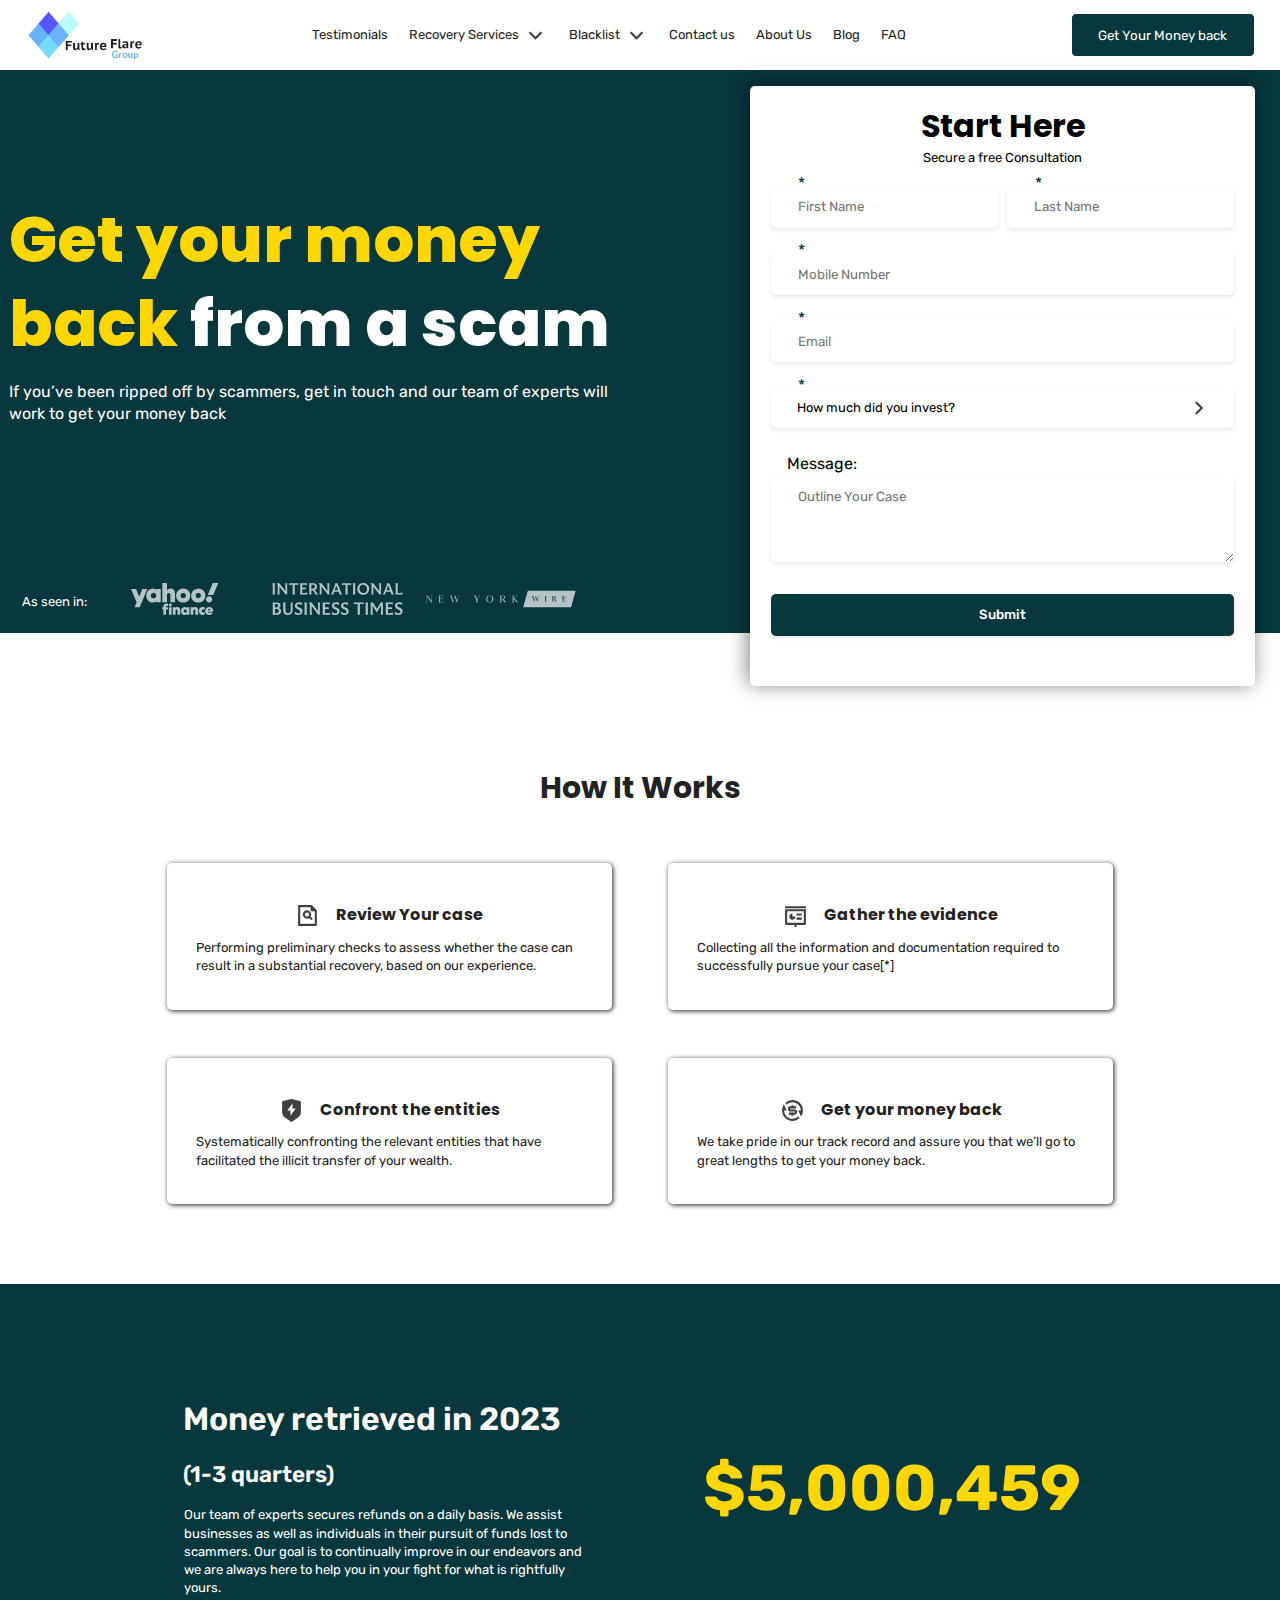
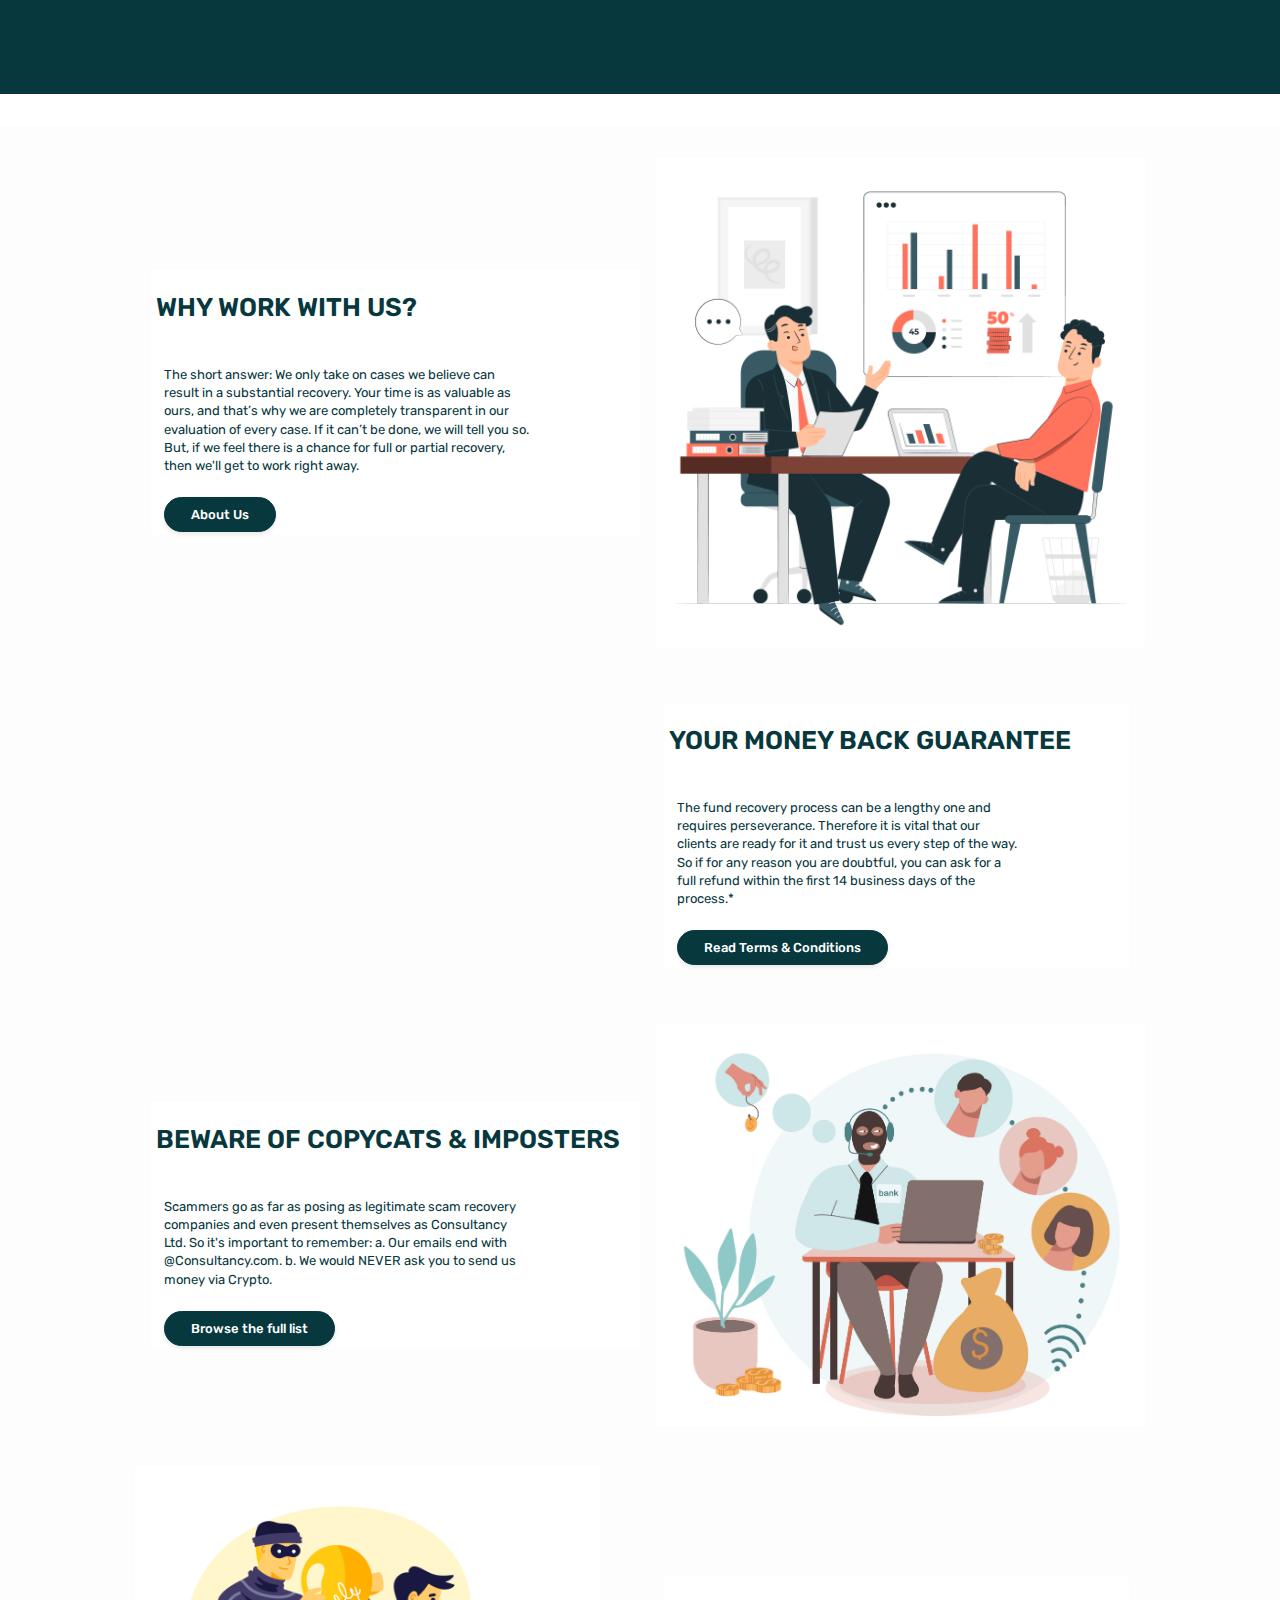
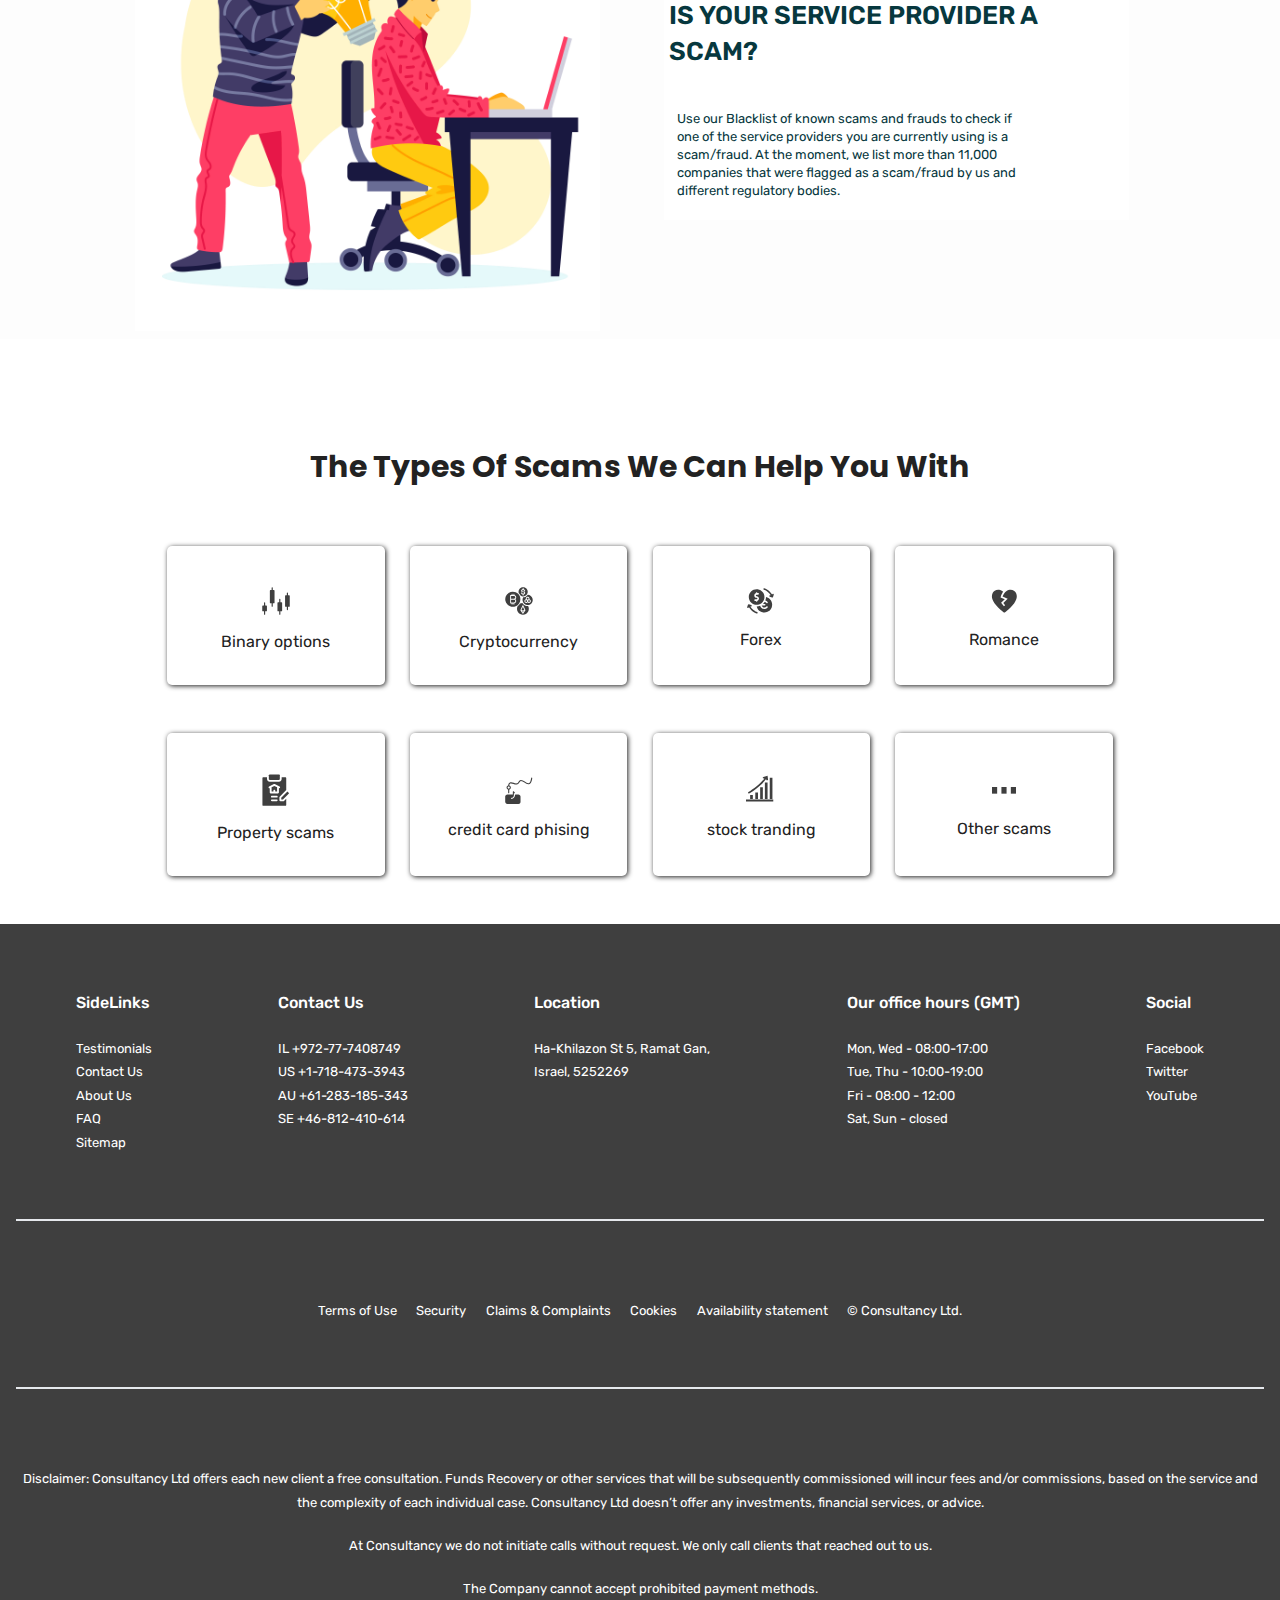
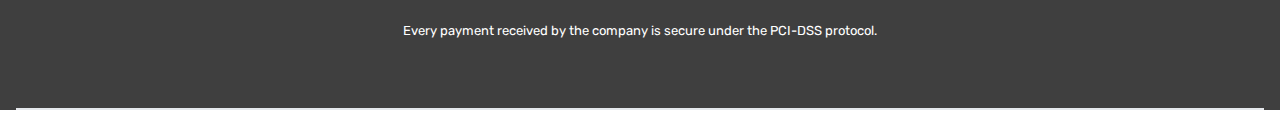
==== commit 4224b5a4: "try to check it out" ====
--- a/index.html
+++ b/index.html
@@ -122,38 +122,123 @@
             <div class="form_box">
               <h1 class="title">Start here</h1>
               <p class="para">Secure a free Consultation</p>
-              <div class="form_container">
+              <div class="form-container">
                 <form action="">
-                  <div class="form_group first_name">
-                    <input type="text" id="name" name="name" required />
-                  </div>
-                  <div class="form_group last_name">
-                    <input type="text" id="lastName" name="lastName" required />
-                  </div>
-                  <div class="form_group">
-                    <input type="tel" id="phone" name="phone" required />
-                  </div>
-                  <div class="form_group">
-                    <input type="email" id="email" name="email" required />
-                  </div>
-                  <div class="form_group">
-                    <label for="dropdown">Select</label>
-                    <select id="dropdown" name="dropdown">
-                      <option value="option1">Option 1</option>
-                      <option value="option2">Option 2</option>
-                      <option value="option3">Option 3</option>
-                    </select>
-                  </div>
-                  <div class="form_group">
-                    <label for="message">Message</label>
+                  <div class="name">
+                    <div class="first_name form-group">
+                      <input
+                        type="text"
+                        placeholder="First Name"
+                        id="firstName"
+                        class="name"
+                        name="name"
+                        required
+                      />
+                    </div>
+                    <div class="last_name form-group">
+                      <input
+                        type="text"
+                        id="lastName"
+                        placeholder="Last Name"
+                        name="lastName"
+                        required
+                      />
+                    </div>
+                  </div>
+
+                  <div class="form-group">
+                    <input
+                      type="tel"
+                      id="phone"
+                      placeholder="Mobile Number"
+                      name="phone"
+                      required
+                    />
+                  </div>
+                  <div class="form-group">
+                    <input
+                      type="email"
+                      id="email"
+                      placeholder="Email"
+                      name="email"
+                      required
+                    />
+                  </div>
+                  <div class="form-group">
+                    <div class="drop_down">
+                      <div class="select-menu">
+                        <div class="select-btn">
+                          <span class="sBtn-text"
+                            >How much did you invest?</span
+                          >
+                          <div class="icon">
+                            <svg
+                              xmlns="http://www.w3.org/2000/svg"
+                              viewBox="0 0 24 24"
+                              fill="currentColor"
+                            >
+                              <path
+                                d="M11.9999 10.8284L7.0502 15.7782L5.63599 14.364L11.9999 8L18.3639 14.364L16.9497 15.7782L11.9999 10.8284Z"
+                              ></path>
+                            </svg>
+                          </div>
+                        </div>
+                        <ul class="options">
+                          <li class="option">
+                            <a href="#"
+                              ><span class="option-text"
+                                >Less than 5, 000</span
+                              ></a
+                            >
+                          </li>
+                          <li class="option">
+                            <a href="#"
+                              ><span class="option-text">5,000-10,000 </span></a
+                            >
+                          </li>
+                          <li class="option">
+                            <a href="#"
+                              ><span class="option-text"
+                                >10,000 - 20,000
+                              </span></a
+                            >
+                          </li>
+                          <li class="option">
+                            <a href="#"
+                              ><span class="option-text"
+                                >21,000 - 50, 000
+                              </span></a
+                            >
+                          </li>
+                          <li class="option">
+                            <a href="#"
+                              ><span class="option-text"
+                                >51,000 - 1,00,000
+                              </span></a
+                            >
+                          </li>
+                          <li class="option">
+                            <a href="#"
+                              ><span class="option-text"
+                                >1,00,000 and Up</span
+                              ></a
+                            >
+                          </li>
+                        </ul>
+                      </div>
+                    </div>
+                  </div>
+                  <div class="form-group">
+                    <label class="msg" for="message">Message:</label>
                     <textarea
                       id="message"
                       name="message"
+                      placeholder="Outline Your Case"
                       rows="4"
                       required
                     ></textarea>
                   </div>
-                  <div class="form-_group">
+                  <div class="form-group">
                     <button type="submit">Submit</button>
                   </div>
                 </form>
@@ -165,6 +250,8 @@
                 <li class="icon">
                   <a href="#">
                     <svg
+                      width="88"
+                      height="32"
                       viewBox="0 0 88 32"
                       fill="none"
                       xmlns="http://www.w3.org/2000/svg"
@@ -172,73 +259,73 @@
                       <g clip-path="url(#clip0_4855_6634)">
                         <path
                           d="M31.3047 0H35.9973C35.9973 2.40471 35.9973 4.80942 35.9973 7.21413C36.2969 6.84099 36.6531 6.50742 37.0602 6.253C37.9026 5.7159 38.9259 5.53498 39.9096 5.60848C40.5485 5.65371 41.1817 5.81767 41.7471 6.12297C42.2955 6.41696 42.7648 6.84664 43.1209 7.35548C43.8163 8.35053 44.0764 9.58304 44.0877 10.7816C44.0877 13.6085 44.0877 16.4372 44.0877 19.2678C42.516 19.2678 40.9443 19.2678 39.3725 19.2678C39.3725 16.8141 39.3725 14.3661 39.3725 11.9124C39.3612 11.4035 39.2651 10.8551 38.9372 10.4481C38.6997 10.1484 38.3266 9.9788 37.9478 9.95053C37.4785 9.89965 36.981 10.024 36.6361 10.3576C36.2234 10.759 36.0595 11.3526 36.0255 11.9124C36.0142 12.3364 36.0255 12.7604 36.0199 13.1845C36.0199 15.2122 36.0199 17.24 36.0199 19.2678C34.4481 19.2678 32.8764 19.2678 31.3047 19.2678C31.3047 12.8452 31.3047 6.42261 31.3047 0Z"
-                          fill="#030E31"
+                          fill="currentColor"
                         ></path>
                         <path
                           fill-rule="evenodd"
                           clip-rule="evenodd"
                           d="M20.8568 5.63709C22.0214 5.49574 23.2483 5.69362 24.249 6.32684C24.6052 6.55299 24.9274 6.83002 25.1818 7.16359C25.1818 6.74898 25.1818 6.33249 25.1818 5.91412C26.7008 5.91412 28.2198 5.91412 29.7387 5.91412C29.7387 10.3655 29.7387 14.8149 29.7387 19.2625C28.2179 19.2682 26.7027 19.2682 25.1818 19.2682C25.1818 18.8498 25.1818 18.4333 25.1818 18.0187C24.8144 18.5162 24.3055 18.9007 23.7458 19.1608C22.6151 19.6809 21.3091 19.7205 20.1105 19.4321C19.0023 19.1664 17.9847 18.5671 17.1988 17.7473C16.3225 16.8427 15.7232 15.6781 15.4405 14.4569C15.1069 13.0321 15.1578 11.5113 15.6327 10.1261C16.0398 8.92189 16.7635 7.81377 17.7416 6.99963C18.6235 6.259 19.7147 5.77278 20.8568 5.63709ZM22.1854 9.88302C21.6878 9.94521 21.2016 10.1374 20.8059 10.4484C20.4214 10.7537 20.1218 11.1664 19.9522 11.6244C19.6864 12.3537 19.7317 13.1961 20.0878 13.8915C20.3366 14.3664 20.7267 14.7622 21.196 15.0109C22.1175 15.5141 23.3274 15.4519 24.1811 14.8244C24.6334 14.4965 24.9727 14.0272 25.1479 13.4957C25.3797 12.789 25.3288 11.9919 24.9896 11.3247C24.7295 10.8215 24.3055 10.3975 23.791 10.1487C23.2992 9.89998 22.7281 9.81518 22.1854 9.88302Z"
-                          fill="#030E31"
+                          fill="currentColor"
                         ></path>
                         <path
                           fill-rule="evenodd"
                           clip-rule="evenodd"
                           d="M51.4887 5.62495C52.7834 5.51187 54.1063 5.7041 55.2936 6.23555C56.4074 6.72742 57.3855 7.52459 58.0865 8.51965C58.7593 9.48078 59.1721 10.6115 59.2964 11.7762C59.4434 13.1274 59.2342 14.5239 58.635 15.7507C58.1148 16.8306 57.295 17.7635 56.2943 18.4193C55.3558 19.0412 54.2703 19.4257 53.1565 19.5557C51.7544 19.7196 50.307 19.5274 49.0236 18.9281C47.9551 18.4363 47.0166 17.6617 46.3381 16.7006C45.6766 15.7677 45.2639 14.6596 45.1282 13.5232C44.9699 12.2172 45.1452 10.8659 45.6823 9.6617C46.1572 8.58184 46.9261 7.63767 47.8816 6.94792C48.9332 6.18466 50.1996 5.73802 51.4887 5.62495ZM51.794 9.94438C50.9911 10.0518 50.2505 10.5606 49.8717 11.2787C49.5042 11.9628 49.4477 12.8052 49.7021 13.5401C49.8774 14.0377 50.1996 14.4787 50.6236 14.7896C51.5 15.4341 52.7834 15.4624 53.6936 14.8575C54.1346 14.5635 54.4795 14.1281 54.6717 13.6363C54.96 12.9069 54.9261 12.0532 54.5756 11.3522C54.3438 10.8772 53.9593 10.4815 53.4957 10.2327C52.9812 9.95004 52.3706 9.85958 51.794 9.94438Z"
-                          fill="#030E31"
+                          fill="currentColor"
                         ></path>
                         <path
                           fill-rule="evenodd"
                           clip-rule="evenodd"
                           d="M66.5895 5.62531C67.9068 5.51223 69.258 5.72142 70.4566 6.28114C71.5478 6.77867 72.4976 7.57584 73.1817 8.56524C73.8432 9.51506 74.2446 10.6402 74.369 11.7935C74.5103 13.1278 74.3012 14.5016 73.7245 15.7115C73.21 16.7914 72.3959 17.7299 71.4008 18.397C70.4057 19.0698 69.2354 19.4656 68.0425 19.573C66.7195 19.703 65.3513 19.5052 64.1358 18.9511C63.0333 18.4479 62.0665 17.6508 61.3768 16.6614C60.7209 15.7172 60.3139 14.6034 60.1838 13.4614C60.0425 12.1667 60.2234 10.8267 60.7605 9.63944C61.2467 8.54828 62.0326 7.5928 63.005 6.9087C64.0566 6.16241 65.3118 5.72708 66.5895 5.62531ZM66.8609 9.94474C66.0298 10.0522 65.2722 10.5949 64.9047 11.3525C64.5542 12.0479 64.5202 12.8847 64.7973 13.614C64.9838 14.1002 65.3118 14.5299 65.7414 14.8295C66.6291 15.4402 67.8842 15.4458 68.7775 14.8465C69.2185 14.5525 69.5577 14.1115 69.7499 13.6197C70.0269 12.8903 69.993 12.0423 69.6425 11.3469C69.405 10.872 69.0262 10.4762 68.5626 10.2274C68.0425 9.9504 67.4375 9.85994 66.8609 9.94474Z"
-                          fill="#030E31"
+                          fill="currentColor"
                         ></path>
                         <path
                           d="M0 5.91406C1.70365 5.91406 3.4073 5.91406 5.11095 5.91406C6.13427 8.52608 7.15194 11.1324 8.17526 13.7445C9.20424 11.1324 10.2276 8.52608 11.2622 5.91406C12.9187 5.91406 14.5809 5.91406 16.2431 5.91406C13.714 12.0163 11.183 18.1185 8.65018 24.2208C6.98422 24.2208 5.31637 24.2208 3.64664 24.2208C4.32886 22.6038 5.01107 20.9869 5.69329 19.3699C3.79741 14.8884 1.89965 10.405 0 5.91972V5.91406Z"
-                          fill="#030E31"
+                          fill="currentColor"
                         ></path>
                         <path
                           d="M81.7018 0H87.2933V0.00565371C85.6255 4.03675 83.9576 8.06784 82.2898 12.0989C80.424 12.0989 78.5602 12.0989 76.6982 12.0989C78.3661 8.06784 80.0339 4.0311 81.7018 0Z"
-                          fill="#030E31"
+                          fill="currentColor"
                         ></path>
                         <path
                           d="M77.7278 13.2977C78.3892 13.2072 79.079 13.3203 79.667 13.6425C80.4755 14.0779 81.0521 14.9146 81.1878 15.8249C81.3574 16.8821 80.9673 18.0129 80.1645 18.7196C79.373 19.4319 78.2083 19.6751 77.1907 19.3867C76.303 19.1436 75.5567 18.4652 75.2175 17.6115C74.8104 16.6107 74.9687 15.4122 75.6189 14.5471C76.1108 13.8687 76.891 13.4051 77.7278 13.2977Z"
-                          fill="#030E31"
+                          fill="currentColor"
                         ></path>
                         <path
                           d="M33.2948 21.3716C33.8602 20.8345 34.6404 20.5801 35.4093 20.5348C35.9577 20.5066 36.5287 20.5518 37.0375 20.7836C37.0375 21.545 37.0375 22.3082 37.0375 23.0733C36.6927 22.915 36.2969 22.8529 35.9238 22.915C35.6411 22.9659 35.3754 23.1242 35.234 23.373C35.0814 23.6274 35.0644 23.9327 35.0757 24.2211C35.6939 24.2211 36.3139 24.2211 36.9358 24.2211C36.9358 24.9636 36.9358 25.7061 36.9358 26.4486C36.3139 26.4486 35.6939 26.4486 35.0757 26.4486C35.0757 28.2276 35.0757 30.0086 35.0757 31.7914C34.156 31.7914 33.2364 31.7914 32.3167 31.7914C32.3167 30.0086 32.3167 28.2276 32.3167 26.4486C31.9812 26.4486 31.6439 26.4486 31.3047 26.4486C31.3047 25.7061 31.3047 24.9636 31.3047 24.2211C31.6439 24.2211 31.9812 24.2211 32.3167 24.2211C32.311 23.7914 32.3337 23.356 32.4354 22.932C32.5711 22.3497 32.8538 21.7843 33.2948 21.3716Z"
-                          fill="#030E31"
+                          fill="currentColor"
                         ></path>
                         <path
                           d="M45.9703 24.0848C46.5244 23.9548 47.1293 23.9887 47.6664 24.1922C48.1696 24.3845 48.5993 24.7689 48.8537 25.2438C49.1646 25.8035 49.2664 26.4537 49.2551 27.0926C49.2551 28.6568 49.2551 30.2229 49.2551 31.7908C48.3317 31.7908 47.4101 31.7908 46.4904 31.7908C46.4904 30.4189 46.4904 29.0469 46.4904 27.6749C46.4848 27.3753 46.4282 27.0643 46.2417 26.8269C45.8968 26.4028 45.1505 26.4254 44.8282 26.8664C44.636 27.1152 44.5738 27.4375 44.5738 27.7428C44.5738 29.0921 44.5738 30.4415 44.5738 31.7908C43.6466 31.7908 42.7213 31.7908 41.7979 31.7908C41.7979 29.2655 41.7979 26.7421 41.7979 24.2205C42.7213 24.2205 43.6447 24.2205 44.5682 24.2205C44.5719 24.5107 44.5738 24.8009 44.5738 25.0912C44.8791 24.588 45.3936 24.2148 45.9703 24.0848Z"
-                          fill="#030E31"
+                          fill="currentColor"
                         ></path>
                         <path
                           fill-rule="evenodd"
                           clip-rule="evenodd"
                           d="M52.6589 24.1301C53.2639 23.9662 53.9197 23.9605 54.519 24.1528C55.0052 24.3054 55.4575 24.5994 55.7572 25.0178C55.7572 24.7502 55.7572 24.4844 55.7572 24.2206C56.6655 24.2206 57.5739 24.2206 58.4822 24.2206C58.4822 26.7422 58.4822 29.2656 58.4822 31.7909C57.5739 31.7909 56.6655 31.7909 55.7572 31.7909C55.7572 31.5233 55.7572 31.2576 55.7572 30.9938C55.2879 31.627 54.502 31.9605 53.7275 32.0001H53.4052C52.8172 31.9718 52.2292 31.7909 51.7317 31.4687C50.8724 30.9146 50.307 29.9704 50.1091 28.9754C49.849 27.692 50.1091 26.2616 50.9628 25.2383C51.3982 24.7125 51.9974 24.3111 52.6589 24.1301ZM53.9932 26.4991C53.7953 26.5386 53.6031 26.6121 53.4278 26.7195C52.9473 27.0135 52.6646 27.5902 52.7268 28.1499C52.772 28.7153 53.1734 29.2298 53.7049 29.4277C54.3098 29.6651 55.0674 29.4899 55.4801 28.981C55.9098 28.4835 55.9494 27.7033 55.5819 27.1662C55.2483 26.6461 54.5925 26.386 53.9932 26.4991Z"
-                          fill="#030E31"
+                          fill="currentColor"
                         ></path>
                         <path
                           d="M63.7684 24.0912C64.3338 23.9556 64.9387 23.9838 65.4815 24.1874C65.996 24.3796 66.4256 24.7697 66.6914 25.2503C66.9967 25.81 67.0928 26.4602 67.0871 27.0934C67.0871 28.6576 67.0871 30.2236 67.0871 31.7916C66.1637 31.7916 65.2402 31.7916 64.3168 31.7916C64.3168 30.4083 64.3168 29.0251 64.3168 27.6418C64.3112 27.2969 64.2207 26.9181 63.938 26.6976C63.5592 26.4149 62.9543 26.4715 62.6603 26.8559C62.4511 27.1273 62.3945 27.4778 62.4002 27.8114C62.4002 29.1381 62.4002 30.4649 62.4002 31.7916C61.4768 31.7916 60.5533 31.7916 59.6299 31.7916C59.6299 29.2663 59.6299 26.7428 59.6299 24.2213C60.5533 24.2213 61.4768 24.2213 62.4002 24.2213C62.4002 24.5115 62.4002 24.8017 62.4002 25.092C62.6998 24.5944 63.203 24.2269 63.7684 24.0912Z"
-                          fill="#030E31"
+                          fill="currentColor"
                         ></path>
                         <path
                           d="M70.1514 24.3613C71.2708 23.8864 72.5938 23.8807 73.6963 24.4009C73.6963 25.2376 73.6963 26.0762 73.6963 26.9168C73.2044 26.5888 72.6051 26.4305 72.0228 26.5097C71.5874 26.5719 71.1634 26.7811 70.909 27.1429C70.5189 27.6857 70.5528 28.4998 71.0108 28.9973C71.2934 29.3083 71.7118 29.4722 72.1302 29.5062C72.6843 29.557 73.244 29.3874 73.6963 29.0595C73.6963 29.9 73.6963 30.7387 73.6963 31.5754C73.1648 31.8468 72.5712 31.9825 71.9775 31.9994H71.7062C71.2143 31.9768 70.7168 31.892 70.2532 31.7111C69.6369 31.4736 69.0772 31.0779 68.6701 30.5521C68.3026 30.0941 68.0595 29.5457 67.9408 28.9747C67.692 27.8044 67.8899 26.5097 68.6305 25.5429C69.0207 25.0228 69.5521 24.6157 70.1514 24.3613Z"
-                          fill="#030E31"
+                          fill="currentColor"
                         ></path>
                         <path
                           fill-rule="evenodd"
                           clip-rule="evenodd"
                           d="M75.7314 24.8308C76.6699 24.1015 77.9307 23.864 79.0841 24.0901C79.983 24.2541 80.8311 24.7573 81.3625 25.5036C82.0296 26.4138 82.2332 27.5954 82.1144 28.7036C80.3769 28.7036 78.6374 28.7036 76.8961 28.7036C76.9243 29.0428 77.0996 29.3651 77.371 29.5686C77.7554 29.8569 78.2812 29.9078 78.7448 29.7891C79.0614 29.7043 79.3215 29.4838 79.5137 29.2294C80.3015 29.5309 81.0892 29.8343 81.877 30.1396C81.5038 30.7728 80.9385 31.293 80.2713 31.5983C79.6947 31.864 79.0558 31.9771 78.4226 31.9997H78.0607C77.0996 31.9658 76.1272 31.6718 75.4092 31.0159C74.9342 30.5863 74.5894 30.0152 74.4028 29.4046C74.2162 28.7884 74.1653 28.1325 74.2388 27.4993C74.3519 26.4534 74.8947 25.464 75.7314 24.8308ZM77.4219 26.3121C77.1335 26.4817 76.947 26.7926 76.913 27.1262C77.7649 27.1262 78.6167 27.1262 79.4685 27.1262C79.4346 26.753 79.2028 26.4082 78.8692 26.2499C78.4169 26.0294 77.8516 26.0463 77.4219 26.3121Z"
-                          fill="#030E31"
+                          fill="currentColor"
                         ></path>
                         <path
                           d="M38.9996 20.4895C39.6554 20.3651 40.3678 20.7213 40.6618 21.3263C40.9444 21.8634 40.837 22.5644 40.43 23.0054C39.9946 23.5029 39.2257 23.6726 38.6264 23.3899C38.0497 23.1355 37.6596 22.5022 37.7218 21.869C37.7727 21.1906 38.3324 20.5969 38.9996 20.4895Z"
-                          fill="#030E31"
+                          fill="currentColor"
                         ></path>
                         <path
                           d="M37.8859 24.2227C38.8094 24.2227 39.7309 24.2227 40.6506 24.2227C40.6544 26.7442 40.6544 29.2676 40.6506 31.793C39.7309 31.793 38.8094 31.793 37.8859 31.793C37.8859 29.2676 37.8859 26.7442 37.8859 24.2227Z"
-                          fill="#030E31"
+                          fill="currentColor"
                         ></path>
                       </g>
                       <defs>
@@ -252,6 +339,8 @@
                 <li class="icon">
                   <a href="#">
                     <svg
+                      width="131"
+                      height="32"
                       viewBox="0 0 131 32"
                       fill="none"
                       xmlns="http://www.w3.org/2000/svg"
@@ -260,157 +349,157 @@
                         fill-rule="evenodd"
                         clip-rule="evenodd"
                         d="M115.685 2.4626C115.123 4.03425 114.565 5.59669 114.004 7.1695H117.406C116.832 5.59876 116.262 4.03896 115.685 2.4626ZM112.681 11.5561H110.243C110.247 11.537 110.244 11.521 110.251 11.5115C110.805 10.7439 111.18 9.88361 111.522 9.00703C112.447 6.63143 113.371 4.25574 114.284 1.87521C114.431 1.49041 114.526 1.08335 114.622 0.681127C114.658 0.533561 114.628 0.370016 114.628 0.196065C114.669 0.196065 114.72 0.196065 114.771 0.196065C115.373 0.196065 115.975 0.198882 116.577 0.19351C116.687 0.192501 116.74 0.222049 116.784 0.331098C117.953 3.2402 119.125 6.14857 120.303 9.05427C120.65 9.9108 121.033 10.7512 121.532 11.5508H118.743C118.728 11.3856 118.717 11.2159 118.696 11.0476C118.61 10.3832 118.36 9.76772 118.135 9.14491C118.112 9.08222 118.086 9.02083 118.063 8.95822C117.963 8.68714 117.964 8.68701 117.672 8.68701C116.321 8.68701 114.97 8.6884 113.619 8.6846C113.504 8.68422 113.448 8.71416 113.407 8.8303C113.158 9.53058 112.882 10.2225 112.755 10.9603C112.722 11.1523 112.706 11.3474 112.681 11.5561Z"
-                        fill="#030E31"
+                        fill="currentColor"
                       ></path>
                       <path
                         fill-rule="evenodd"
                         clip-rule="evenodd"
                         d="M122.958 0.203566H125.479C125.44 0.378666 125.383 0.546406 125.369 0.717886C125.323 1.25032 125.264 1.78395 125.261 2.31742C125.25 4.83263 125.256 7.34793 125.256 9.86314C125.256 9.90992 125.26 9.95666 125.263 10.0104C125.301 10.0153 125.333 10.0229 125.365 10.0228C126.151 10.0199 126.938 10.0262 127.725 10.01C128.521 9.99351 129.295 9.84186 130.037 9.54477C130.068 9.53257 130.1 9.52328 130.144 9.50787C130.05 10.1964 129.957 10.8752 129.864 11.5571H122.972C123.021 11.3067 123.092 11.0624 123.114 10.8137C123.153 10.3668 123.181 9.91726 123.182 9.46878C123.186 6.92485 123.182 4.38097 123.178 1.83701C123.177 1.28642 123.126 0.741055 122.958 0.203566Z"
-                        fill="#030E31"
+                        fill="currentColor"
                       ></path>
                       <path
                         fill-rule="evenodd"
                         clip-rule="evenodd"
                         d="M101.052 11.5651H98.8402C98.8895 11.2912 98.9539 11.022 98.9832 10.7491C99.0183 10.4171 99.0392 10.082 99.04 9.7481C99.045 7.09956 99.0442 4.45106 99.0409 1.80254C99.0409 1.72861 99.0112 1.64273 98.9677 1.58277C98.6408 1.13174 98.3072 0.685767 97.9615 0.218929C98.0175 0.213813 98.0559 0.207202 98.094 0.207144C98.9096 0.206569 99.7248 0.209214 100.54 0.203573C100.643 0.20289 100.694 0.250546 100.748 0.320218C102.017 1.94596 103.288 3.57061 104.557 5.19643C105.131 5.9323 105.707 6.66754 106.274 7.40885C106.446 7.6332 106.592 7.87706 106.766 8.13531C106.769 8.09242 106.772 8.07604 106.772 8.05965C106.762 6.09497 106.754 4.13029 106.742 2.16567C106.739 1.83622 106.731 1.50528 106.698 1.17796C106.665 0.857187 106.597 0.5401 106.543 0.215307H108.747C108.705 0.422429 108.647 0.627649 108.625 0.836665C108.585 1.21601 108.543 1.5976 108.542 1.97833C108.535 5.10494 108.537 8.23153 108.537 11.3582C108.537 11.4201 108.537 11.4821 108.537 11.5593C108.492 11.563 108.452 11.5693 108.412 11.5694C107.999 11.5701 107.587 11.5733 107.175 11.566C107.115 11.565 107.037 11.5286 107 11.4821C105.1 9.06771 103.203 6.65149 101.31 4.23182C101.12 3.98974 100.96 3.7249 100.778 3.45921C100.786 3.56291 100.8 3.65886 100.801 3.75497C100.811 4.69652 100.821 5.63812 100.825 6.57972C100.829 7.44976 100.825 8.31993 100.827 9.19006C100.828 9.98271 100.808 10.7776 101.052 11.5651Z"
-                        fill="#030E31"
+                        fill="currentColor"
                       ></path>
                       <path
                         fill-rule="evenodd"
                         clip-rule="evenodd"
                         d="M86.9757 5.63225C86.9761 6.10265 87.0292 6.566 87.15 7.02082C87.6078 8.7444 88.8832 9.8805 90.5219 10.0685C92.1155 10.2514 93.5561 9.44556 94.1844 7.96331C94.6886 6.77359 94.6681 5.55938 94.2559 4.35476C93.6819 2.67549 92.3032 1.66283 90.5972 1.6426C89.3941 1.62834 88.4104 2.08771 87.7077 3.0887C87.1751 3.84774 86.9782 4.7137 86.9757 5.63225ZM96.7269 5.73176C96.6864 6.98591 96.4025 8.1592 95.7048 9.20711C94.9118 10.3987 93.8027 11.1521 92.4316 11.4963C90.8748 11.8871 89.3372 11.8216 87.8615 11.1444C86.3812 10.4652 85.4373 9.30679 85.0297 7.72507C84.6476 6.24033 84.7408 4.77369 85.3717 3.37101C86.0953 1.76217 87.3444 0.746572 89.0191 0.275996C90.3982 -0.111686 91.7861 -0.0992112 93.1422 0.385046C95.0226 1.05636 96.1463 2.41382 96.5568 4.37029C96.6504 4.81625 96.6722 5.27753 96.7269 5.73176Z"
-                        fill="#030E31"
+                        fill="currentColor"
                       ></path>
                       <path
                         fill-rule="evenodd"
                         clip-rule="evenodd"
                         d="M73.0173 1.71484C72.3965 1.73249 71.7995 1.73893 71.2042 1.76928C70.6102 1.79952 70.0358 1.93909 69.4681 2.16271V0.225743H78.665V2.16162C78.0973 1.94375 77.5167 1.79762 76.9151 1.76848C76.3202 1.73973 75.7245 1.73266 75.1209 1.71588C75.1154 1.78601 75.1092 1.8274 75.1096 1.86879C75.1129 4.62689 75.115 7.38507 75.1238 10.1432C75.125 10.6214 75.1932 11.0938 75.3387 11.5661H72.8041C72.848 11.3472 72.9052 11.1275 72.9341 10.9042C72.9721 10.6112 73.0089 10.3153 73.0097 10.0205C73.0168 7.30536 73.016 4.5902 73.0173 1.87506C73.0173 1.83321 73.0173 1.79141 73.0173 1.71484Z"
-                        fill="#030E31"
+                        fill="currentColor"
                       ></path>
                       <path
                         fill-rule="evenodd"
                         clip-rule="evenodd"
                         d="M80.3572 0.209614H82.8617C82.8111 0.517851 82.7434 0.82074 82.7158 1.12731C82.6798 1.52154 82.6618 1.91866 82.661 2.31456C82.6564 4.68957 82.6581 7.06458 82.6593 9.43959C82.6598 10.0419 82.6736 10.6436 82.8031 11.2355C82.8261 11.3417 82.8567 11.4464 82.8863 11.5602H80.3589C80.6385 10.6304 80.5813 9.67656 80.5829 8.72854C80.5871 6.5208 80.585 4.31311 80.5817 2.10531C80.5808 1.46958 80.5545 0.835458 80.3572 0.209614Z"
-                        fill="#030E31"
+                        fill="currentColor"
                       ></path>
                       <path
                         fill-rule="evenodd"
                         clip-rule="evenodd"
                         d="M54.743 0.221522H56.951C56.9038 0.467674 56.834 0.707906 56.816 0.952103C56.778 1.46142 56.7491 1.97287 56.7483 2.48346C56.7424 5.44769 56.7454 8.41186 56.7454 11.3761V11.5679C56.696 11.5722 56.6597 11.578 56.6237 11.578C56.2111 11.5787 55.7989 11.5824 55.3867 11.5743C55.3232 11.5731 55.2404 11.533 55.2011 11.4832C53.8542 9.77345 52.511 8.06039 51.1674 6.34775C50.6148 5.64321 50.0588 4.94141 49.5116 4.23235C49.3297 3.99624 49.1713 3.74135 48.9953 3.48525C48.9932 3.50325 48.9894 3.51854 48.9899 3.53372C49.0016 4.15001 49.0212 4.76624 49.025 5.38255C49.0358 7.00319 49.0292 8.62401 49.0538 10.2444C49.0605 10.6836 49.1546 11.1215 49.2098 11.5671H47.051C47.1007 11.2701 47.1693 10.9719 47.1969 10.67C47.2333 10.2709 47.2529 9.86883 47.2533 9.46804C47.2583 6.91977 47.2567 4.37158 47.2525 1.82329C47.2525 1.74529 47.2203 1.65498 47.1743 1.59146C46.8675 1.1667 46.5531 0.747685 46.2412 0.326547C46.2195 0.29746 46.2007 0.266475 46.1698 0.220947C46.23 0.217957 46.2705 0.214278 46.3111 0.214221C47.1216 0.213876 47.9322 0.211979 48.7428 0.217727C48.8063 0.218188 48.8916 0.254518 48.9301 0.303553C50.7456 2.62056 52.5591 4.93946 54.3671 7.26233C54.5824 7.53836 54.7676 7.83794 54.9649 8.12397C54.9649 8.03122 54.9649 7.93458 54.9649 7.83794C54.9603 6.0499 54.9608 4.2619 54.9482 2.47392C54.9449 1.96321 54.9148 1.452 54.8759 0.942676C54.8575 0.702616 54.7898 0.466408 54.743 0.221522Z"
-                        fill="#030E31"
+                        fill="currentColor"
                       ></path>
                       <path
                         fill-rule="evenodd"
                         clip-rule="evenodd"
                         d="M38.8936 1.72077V5.69053C39.2847 5.69053 39.6687 5.71177 40.0493 5.68432C40.401 5.65899 40.757 5.61196 41.0969 5.52056C41.732 5.34978 42.1556 4.93727 42.2919 4.27422C42.3425 4.02887 42.3634 3.77168 42.3563 3.5211C42.3304 2.61271 41.8701 2.04953 40.9911 1.8519C40.6926 1.78481 40.3851 1.74256 40.0797 1.72595C39.6888 1.70468 39.2959 1.72077 38.8936 1.72077ZM39.1118 11.571H36.5752C36.6195 11.3506 36.6776 11.1352 36.7034 10.9158C36.7423 10.5841 36.7805 10.2497 36.7812 9.91636C36.7873 7.22459 36.7881 4.5329 36.7815 1.8412C36.7802 1.29676 36.7335 0.753292 36.5614 0.218562C36.6121 0.21563 36.6529 0.211261 36.6938 0.211261C37.8739 0.211549 39.0541 0.205283 40.2342 0.215458C40.9758 0.221839 41.7066 0.317437 42.4136 0.560657C43.786 1.03296 44.5301 2.12242 44.4871 3.58543C44.4653 4.32079 44.309 5.01284 43.9035 5.63548C43.5477 6.18217 43.072 6.58358 42.4767 6.84175C42.4428 6.85636 42.4098 6.87261 42.355 6.89824C43.4612 8.44821 44.4035 10.1 45.6471 11.5754H45.4799C44.712 11.5754 43.944 11.5726 43.1761 11.5784C43.0578 11.5793 42.9913 11.5442 42.9282 11.4413C42.0779 10.0569 41.2212 8.6764 40.3704 7.2923C40.3068 7.18895 40.2409 7.15877 40.1201 7.16531C39.7702 7.18431 39.4194 7.18351 39.0688 7.19005C39.0134 7.19115 38.9577 7.19022 38.8849 7.19022C38.8849 7.25731 38.8848 7.30835 38.8849 7.35947C38.8868 8.24391 38.884 9.12844 38.8928 10.0129C38.898 10.5343 38.9481 11.0519 39.1118 11.571Z"
-                        fill="#030E31"
+                        fill="currentColor"
                       ></path>
                       <path
                         fill-rule="evenodd"
                         clip-rule="evenodd"
                         d="M65.5802 7.18601C65.005 5.61282 64.4339 4.05065 63.8587 2.47848C63.2968 4.05128 62.7388 5.61333 62.1769 7.18601H65.5802ZM69.7075 11.5686H66.9472C66.874 11.1682 66.8343 10.771 66.7248 10.3946C66.5668 9.85081 66.3557 9.32287 66.173 8.78606C66.1395 8.68773 66.0726 8.70272 66.0037 8.70272C64.89 8.70238 63.7759 8.70242 62.6623 8.70242C62.3542 8.70251 62.0457 8.69955 61.738 8.70592C61.6945 8.70685 61.6268 8.74341 61.613 8.77985C61.3375 9.5112 61.0541 10.2408 60.9194 11.0162C60.8885 11.1939 60.8785 11.3752 60.8576 11.5659H58.4187C58.4204 11.5546 58.4183 11.5385 58.425 11.5292C58.9768 10.7606 59.3535 9.90088 59.6954 9.02468C60.5804 6.75627 61.4658 4.48791 62.3366 2.21377C62.5214 1.73083 62.6556 1.22674 62.7898 0.726099C62.8312 0.571579 62.796 0.396191 62.796 0.212295H62.9273C63.5389 0.212295 64.1501 0.215054 64.7617 0.209632C64.8683 0.208731 64.9151 0.241842 64.9556 0.342902C66.1437 3.29587 67.3326 6.24855 68.5299 9.19773C68.8597 10.0101 69.2293 10.805 69.7075 11.5686Z"
-                        fill="#030E31"
+                        fill="currentColor"
                       ></path>
                       <path
                         fill-rule="evenodd"
                         clip-rule="evenodd"
                         d="M6.97109 3.54398C6.97109 3.79697 6.97101 4.08687 6.97109 4.37678C6.97147 6.12231 6.96925 7.8678 6.97376 9.61328C6.97548 10.2633 6.99442 10.9132 7.19136 11.5417C7.19529 11.5543 7.19019 11.5697 7.18893 11.5893H4.98589C5.03125 11.358 5.09132 11.1322 5.11699 10.9024C5.15679 10.5467 5.19479 10.1886 5.19583 9.83134C5.20315 7.1581 5.20173 4.4849 5.19943 1.81165C5.19934 1.7467 5.17063 1.67162 5.13196 1.61856C4.82072 1.19098 4.50376 0.767663 4.1889 0.342788C4.16698 0.313241 4.14762 0.281681 4.11592 0.234428C4.17352 0.231324 4.21352 0.227357 4.25361 0.2273C5.06411 0.226955 5.87461 0.227875 6.68511 0.225745C6.76566 0.225518 6.82365 0.240407 6.87841 0.310654C8.68857 2.63266 10.5029 4.95133 12.3114 7.27467C12.5265 7.55111 12.7118 7.8512 12.9119 8.14196C12.9119 8.05208 12.9122 7.96047 12.9119 7.86885C12.9063 6.26214 12.9035 4.65538 12.8936 3.04868C12.8899 2.45135 12.8846 1.85322 12.8509 1.25709C12.8317 0.916551 12.7537 0.579397 12.7014 0.235233H14.905C14.8659 0.408609 14.8064 0.576408 14.7934 0.747828C14.7496 1.32377 14.6953 1.90093 14.6934 2.4778C14.6835 5.45234 14.6888 8.42686 14.6888 11.4014V11.5945C14.2021 11.5945 13.7335 11.5976 13.265 11.5896C13.2191 11.5889 13.1658 11.5268 13.1304 11.4818C12.229 10.3362 11.3293 9.18928 10.4297 8.04216C9.43611 6.77514 8.44071 5.50942 7.45142 4.23885C7.27087 4.00697 7.1159 3.75478 6.97109 3.54398Z"
-                        fill="#030E31"
+                        fill="currentColor"
                       ></path>
                       <path
                         fill-rule="evenodd"
                         clip-rule="evenodd"
                         d="M34.4245 2.16737C34.2242 2.10156 34.0386 2.03332 33.8489 1.97957C33.2567 1.81183 32.6507 1.74549 32.0369 1.74365C31.3355 1.74152 30.6339 1.74083 29.9325 1.7402C29.8959 1.74014 29.8593 1.74635 29.8159 1.75026V4.72405H33.4867V6.5115C32.2843 6.16509 31.0556 6.23602 29.82 6.22758V10.0386C29.8501 10.0427 29.8814 10.0506 29.9127 10.0506C30.7753 10.0478 31.6381 10.0542 32.5005 10.038C33.2873 10.0232 34.0514 9.87151 34.7863 9.58155C34.8126 9.57116 34.8391 9.56124 34.8662 9.55314C34.8736 9.55086 34.8833 9.55592 34.9107 9.56116C34.8121 10.2338 34.7135 10.9069 34.6143 11.5844H27.5168C27.5592 11.3946 27.6192 11.209 27.6394 11.019C27.6812 10.6252 27.726 10.2291 27.7274 9.83381C27.7362 7.29921 27.7345 4.76458 27.7338 2.22998C27.7337 1.55682 27.7179 0.884414 27.5075 0.227759H34.4245V2.16737Z"
-                        fill="#030E31"
+                        fill="currentColor"
                       ></path>
                       <path
                         fill-rule="evenodd"
                         clip-rule="evenodd"
                         d="M22.2685 1.7436C22.2654 1.79545 22.2612 1.8327 22.2612 1.86995C22.2643 4.6296 22.265 7.38922 22.2737 10.1489C22.2751 10.6029 22.3316 11.0539 22.466 11.4911C22.4742 11.5177 22.4787 11.5456 22.4869 11.5821H19.9527C19.9972 11.362 20.0535 11.1456 20.0821 10.9256C20.1203 10.6325 20.1586 10.3366 20.1594 10.0417C20.1665 7.32036 20.1655 4.59895 20.1669 1.87754C20.1669 1.83983 20.1669 1.80212 20.1669 1.74521C18.9612 1.72785 17.7646 1.69399 16.6144 2.17652V0.231791H25.817V2.1775C24.6739 1.69514 23.4785 1.72946 22.2685 1.7436Z"
-                        fill="#030E31"
+                        fill="currentColor"
                       ></path>
                       <path
                         fill-rule="evenodd"
                         clip-rule="evenodd"
                         d="M2.53174 11.5828H0C0.265935 10.6914 0.22461 9.78095 0.22592 8.87481C0.228937 6.77139 0.228254 4.66785 0.225635 2.56442C0.225123 2.17266 0.225863 1.77946 0.194271 1.3896C0.162737 1.00145 0.0912443 0.616589 0.0369418 0.227759H2.52684C2.30086 0.983174 2.30212 1.7529 2.30195 2.52229C2.30143 4.61141 2.30075 6.70055 2.30252 8.78961C2.30291 9.25803 2.30792 9.72649 2.32027 10.1946C2.33268 10.663 2.38716 11.1265 2.53174 11.5828Z"
-                        fill="#030E31"
+                        fill="currentColor"
                       ></path>
                       <path
                         fill-rule="evenodd"
                         clip-rule="evenodd"
                         d="M104.412 26.0253C104.473 25.9143 104.527 25.8104 104.587 25.7101C105.609 23.9974 106.634 22.2855 107.656 20.5725C107.872 20.2098 108.101 19.8528 108.184 19.4158H110.62C110.578 19.623 110.514 19.8233 110.498 20.0277C110.454 20.5935 110.403 21.1609 110.402 21.7279C110.394 24.5151 110.399 27.3026 110.406 30.09C110.407 30.6386 110.458 31.1835 110.611 31.7129C110.619 31.7411 110.619 31.7723 110.623 31.8069H108.276C108.326 31.5565 108.398 31.3151 108.417 31.0692C108.46 30.5029 108.498 29.9344 108.501 29.3666C108.513 27.2526 108.51 25.1386 108.515 23.0246C108.515 22.8479 108.533 22.6712 108.54 22.5339C107.144 24.8598 105.732 27.2135 104.3 29.5991C102.875 27.2443 101.468 24.9207 100.075 22.6185C100.084 22.8016 100.104 23.0225 100.104 23.2435C100.108 25.2948 100.1 27.3463 100.115 29.3976C100.12 30.0167 100.18 30.6358 100.229 31.2537C100.243 31.4377 100.304 31.6176 100.346 31.8072H97.9947C98.0392 31.5853 98.0988 31.3669 98.1248 31.1443C98.1663 30.7877 98.21 30.4283 98.2109 30.0699C98.2179 27.0946 98.2171 24.1194 98.2131 21.144C98.2122 20.58 98.1615 20.0194 97.9995 19.4761C97.9942 19.4576 97.992 19.438 97.9863 19.4068H98.1884C98.9037 19.4068 99.6195 19.4086 100.335 19.4047C100.43 19.4042 100.487 19.4306 100.54 19.5187C101.663 21.3877 102.79 23.2535 103.913 25.1226C104.087 25.4125 104.241 25.7155 104.412 26.0253Z"
-                        fill="#030E31"
+                        fill="currentColor"
                       ></path>
                       <path
                         fill-rule="evenodd"
                         clip-rule="evenodd"
                         d="M120.844 29.571C120.736 30.3338 120.632 31.0644 120.526 31.8031H113.064C113.122 31.3842 113.194 30.9648 113.233 30.542C113.265 30.2053 113.265 29.8646 113.265 29.5256C113.265 26.7801 113.263 24.0347 113.259 21.2892C113.259 20.657 113.215 20.0295 113.025 19.4128H120.325V21.5244C120.087 21.4464 119.858 21.3609 119.623 21.2963C119.025 21.1317 118.414 21.0669 117.796 21.0655C117.056 21.0638 116.315 21.0627 115.575 21.0619C115.541 21.0619 115.506 21.0678 115.462 21.0719V24.3252H119.339V26.2707C118.063 25.8907 116.766 25.969 115.463 25.9597V30.1207C115.506 30.125 115.545 30.1323 115.584 30.1322C116.474 30.1295 117.365 30.1356 118.255 30.1201C119.101 30.1055 119.923 29.9404 120.713 29.6189C120.745 29.6059 120.777 29.5953 120.844 29.571Z"
-                        fill="#030E31"
+                        fill="currentColor"
                       ></path>
                       <path
                         fill-rule="evenodd"
                         clip-rule="evenodd"
                         d="M129.532 22.0262C129.109 21.7881 128.696 21.5247 128.258 21.3166C127.538 20.9744 126.782 20.7868 125.985 20.9234C125.463 21.0127 125.019 21.2424 124.793 21.7804C124.542 22.3766 124.711 23.0548 125.216 23.5216C125.589 23.8655 126.034 24.0787 126.478 24.2961C127.102 24.6016 127.737 24.8839 128.343 25.2228C129.007 25.5937 129.55 26.1099 129.869 26.8481C130.127 27.4472 130.188 28.0769 130.115 28.7159C129.921 30.407 128.925 31.3591 127.415 31.7804C126.124 32.1406 124.835 32.0304 123.572 31.614C123.198 31.4909 122.846 31.2971 122.487 31.1281C122.443 31.1072 122.391 31.0393 122.391 30.9927C122.384 30.2525 122.386 29.5121 122.386 28.739C122.498 28.8294 122.588 28.9061 122.681 28.9779C123.605 29.6868 124.626 30.1497 125.773 30.274C126.183 30.3184 126.593 30.293 126.985 30.1361C127.675 29.8608 127.947 29.2338 127.894 28.5597C127.835 27.8082 127.398 27.3163 126.808 26.9739C126.229 26.6377 125.621 26.3542 125.022 26.0547C124.517 25.8019 124.018 25.54 123.578 25.1712C122.751 24.4786 122.403 23.5745 122.492 22.4818C122.601 21.1281 123.32 20.2385 124.474 19.6946C125.315 19.298 126.206 19.1721 127.121 19.2093C127.901 19.241 128.659 19.3852 129.38 19.71C129.497 19.7629 129.543 19.8263 129.541 19.9639C129.534 20.611 129.538 21.2583 129.538 21.9055C129.538 21.9554 129.533 22.0053 129.532 22.0262Z"
-                        fill="#030E31"
+                        fill="currentColor"
                       ></path>
                       <path
                         fill-rule="evenodd"
                         clip-rule="evenodd"
                         d="M92.9344 19.4128H95.5999C95.336 20.3291 95.3629 21.2645 95.3625 22.1969C95.3611 24.4823 95.3616 26.7675 95.3625 29.0528C95.3629 29.9748 95.3395 30.8995 95.6021 31.806H92.9534C93.0068 31.4942 93.0809 31.1849 93.1078 30.8712C93.1471 30.4095 93.1683 29.9446 93.1691 29.4811C93.1744 26.8931 93.1722 24.3052 93.1713 21.7173C93.1709 21.0544 93.1581 20.392 93.0178 19.7409C92.9948 19.6348 92.9644 19.5306 92.9344 19.4128Z"
-                        fill="#030E31"
+                        fill="currentColor"
                       ></path>
                       <path
                         fill-rule="evenodd"
                         clip-rule="evenodd"
                         d="M87.6344 31.8144H84.9508C84.9932 31.6104 85.0558 31.4155 85.0713 31.2166C85.1172 30.6247 85.1719 30.0314 85.1746 29.4384C85.1851 26.709 85.1789 23.9795 85.1789 21.2501V21.0761C83.9045 21.0575 82.6406 21.0202 81.4243 21.549V19.4269H91.1366V21.5442C89.9318 21.0224 88.6688 21.0573 87.3996 21.0753C87.3952 21.1197 87.3882 21.1547 87.3882 21.1897C87.3895 24.107 87.3877 27.0243 87.3952 29.9416C87.3965 30.5673 87.4367 31.192 87.6344 31.8144Z"
-                        fill="#030E31"
+                        fill="currentColor"
                       ></path>
                       <path
                         fill-rule="evenodd"
                         clip-rule="evenodd"
                         d="M57.7889 29.5783C57.683 30.3324 57.5797 31.0677 57.4756 31.8102H49.9747C50.247 30.8699 50.2126 29.9077 50.213 28.9493C50.2143 26.4283 50.2148 23.9073 50.209 21.3863C50.2077 20.7286 50.1711 20.0725 49.9747 19.425H57.2699V21.5313C57.0325 21.4532 56.8074 21.3689 56.5771 21.3054C55.9791 21.1405 55.3683 21.0744 54.7505 21.073C54.0047 21.0713 53.2593 21.0702 52.5135 21.0692C52.484 21.0692 52.4544 21.0737 52.4147 21.0769V24.3288H56.2757V26.2742C55.01 25.8986 53.7174 25.9757 52.4173 25.9664V30.1241C52.4447 30.1285 52.4773 30.1385 52.5104 30.1383C53.4262 30.1353 54.3419 30.1427 55.2576 30.1241C56.0828 30.1073 56.8847 29.9413 57.6556 29.6265C57.6918 29.6117 57.7293 29.5998 57.7889 29.5783Z"
-                        fill="#030E31"
+                        fill="currentColor"
                       ></path>
                       <path
                         fill-rule="evenodd"
                         clip-rule="evenodd"
                         d="M68.4447 28.788C68.8538 29.054 69.2457 29.3444 69.6675 29.5764C70.4954 30.032 71.3736 30.3208 72.3242 30.2811C72.8171 30.2604 73.277 30.1296 73.6181 29.7243C74.0983 29.1539 74.0669 28.1851 73.5563 27.5637C73.1821 27.1081 72.6852 26.8392 72.1808 26.5813C71.4813 26.224 70.7695 25.8904 70.0894 25.4969C69.4698 25.1384 68.9751 24.6247 68.7262 23.9097C68.2501 22.5428 68.6027 20.786 70.1684 19.881C71.0687 19.3609 72.0444 19.183 73.059 19.205C73.8847 19.2228 74.6883 19.367 75.4513 19.7173C75.559 19.7668 75.5987 19.8247 75.5974 19.9494C75.5916 20.6483 75.5947 21.3473 75.5947 22.075C75.5418 22.039 75.5069 22.0168 75.4738 21.9925C74.702 21.4266 73.8644 21.0269 72.92 20.9058C72.5096 20.8532 72.1027 20.8737 71.7037 21.0083C70.574 21.3894 70.5043 22.7097 71.145 23.3924C71.4226 23.6881 71.7509 23.905 72.1049 24.0792C72.6512 24.3483 73.2134 24.5839 73.7514 24.8691C74.1773 25.0948 74.6022 25.339 74.984 25.6359C75.8335 26.2967 76.2126 27.2107 76.194 28.3119C76.1658 30.0228 75.2307 31.2703 73.5846 31.7497C72.2545 32.137 70.9292 32.0392 69.6252 31.6115C69.2514 31.4891 68.8988 31.2955 68.5413 31.1238C68.4937 31.1009 68.446 31.0149 68.4455 30.9576C68.4389 30.2479 68.4411 29.538 68.4416 28.8282C68.4416 28.8083 68.4447 28.788 68.4447 28.788Z"
-                        fill="#030E31"
+                        fill="currentColor"
                       ></path>
                       <path
                         fill-rule="evenodd"
                         clip-rule="evenodd"
                         d="M59.3442 28.7609C59.5777 28.9335 59.7935 29.1088 60.0234 29.2611C60.8442 29.8051 61.7299 30.1786 62.7048 30.2673C63.0287 30.2968 63.3689 30.2782 63.6871 30.2073C64.5358 30.0177 64.9775 29.2835 64.8217 28.3887C64.741 27.925 64.5022 27.5635 64.1606 27.2678C63.7012 26.8698 63.1558 26.6313 62.6254 26.3633C62.0684 26.0818 61.5062 25.8076 60.9674 25.4913C60.451 25.188 60.023 24.7688 59.7454 24.21C59.1364 22.9846 59.3398 21.1295 60.7048 20.119C61.2952 19.6819 61.9559 19.432 62.6646 19.307C63.8522 19.0974 65.0146 19.1952 66.1461 19.635C66.4912 19.7692 66.489 19.776 66.489 20.1632V22.0798C66.4259 22.0359 66.3822 22.0063 66.3394 21.9751C65.5742 21.4182 64.7436 21.026 63.8098 20.9066C63.3994 20.8542 62.9925 20.8746 62.5936 21.0098C61.4651 21.3925 61.4007 22.7039 62.0269 23.3845C62.2983 23.6791 62.6223 23.8948 62.9713 24.0673C63.5261 24.3419 64.0896 24.5978 64.6474 24.866C65.1532 25.1091 65.6342 25.3952 66.0547 25.7814C66.6691 26.3462 67.0093 27.0601 67.0742 27.9078C67.1501 28.8958 66.9484 29.8064 66.316 30.5775C65.7961 31.2108 65.1218 31.5825 64.3597 31.7845C63.1373 32.1086 61.9179 32.0391 60.7167 31.6743C60.293 31.5455 59.8923 31.3351 59.481 31.1615C59.3711 31.1152 59.3328 31.0368 59.3341 30.9071C59.3416 30.2444 59.3372 29.5815 59.3376 28.9186C59.3376 28.8688 59.3416 28.8189 59.3442 28.7609Z"
-                        fill="#030E31"
+                        fill="currentColor"
                       ></path>
                       <path
                         fill-rule="evenodd"
                         clip-rule="evenodd"
                         d="M45.2437 19.4202H47.5813C47.2958 20.3895 47.3417 21.3779 47.3412 22.3615C47.339 25.4447 47.3403 28.5278 47.3403 31.611V31.8041C47.2839 31.8076 47.2402 31.8125 47.1965 31.8126C46.8514 31.8133 46.5045 31.7924 46.1612 31.8195C45.888 31.8411 45.7234 31.7394 45.5553 31.5165C43.6267 28.9582 41.6854 26.4103 39.7529 23.8555C39.5614 23.6027 39.4025 23.3234 39.2287 23.0564C39.207 23.0235 39.185 22.9911 39.1912 22.9648C39.1943 24.518 39.1947 26.0712 39.2017 27.6244C39.2062 28.61 39.2062 29.5962 39.2388 30.581C39.2525 30.9882 39.3465 31.3924 39.4047 31.8036H37.1011C37.1514 31.5413 37.2247 31.2843 37.2454 31.0227C37.2878 30.4932 37.3227 29.9613 37.324 29.4304C37.3315 26.6811 37.3284 23.9319 37.3235 21.1826C37.3235 21.0877 37.286 20.9776 37.2322 20.9003C36.8911 20.4117 36.5407 19.9303 36.1783 19.4253C36.2388 19.4196 36.2794 19.4123 36.32 19.4122C37.1757 19.4116 38.031 19.4141 38.8867 19.4088C38.9957 19.4082 39.0574 19.4506 39.1214 19.5349C40.7353 21.6741 42.3567 23.8077 43.9652 25.9515C44.4701 26.6241 44.9418 27.3235 45.4286 28.0103C45.4365 28.021 45.4493 28.0276 45.4758 28.0491C45.4758 27.9778 45.4758 27.9233 45.4754 27.8687C45.467 26.0378 45.4599 24.2069 45.4485 22.3761C45.4445 21.7764 45.4458 21.1757 45.4101 20.5778C45.3871 20.191 45.3015 19.8082 45.2437 19.4202Z"
-                        fill="#030E31"
+                        fill="currentColor"
                       ></path>
                       <path
                         fill-rule="evenodd"
                         clip-rule="evenodd"
                         d="M18.0291 19.425H20.3234C20.2705 19.7344 20.1959 20.0377 20.1708 20.3455C20.1319 20.8282 20.1112 21.3138 20.109 21.7983C20.1015 23.5513 20.1121 25.3045 20.1019 27.0575C20.097 27.8438 19.9779 28.6148 19.6981 29.3504C19.2255 30.5929 18.3693 31.4086 17.1346 31.754C15.8446 32.1146 14.5489 32.0996 13.2815 31.6366C12.056 31.1892 11.3344 30.2456 10.9827 28.9698C10.7908 28.2739 10.7148 27.5594 10.7126 26.8379C10.7065 25.0378 10.7113 23.2377 10.706 21.4377C10.7038 20.7644 10.6698 20.093 10.4712 19.4307H13.1138C13.0617 19.745 12.9911 20.0593 12.962 20.3778C12.924 20.7925 12.9046 21.2105 12.9029 21.6271C12.8971 23.3071 12.8971 24.9873 12.9037 26.6672C12.9059 27.2418 12.9589 27.8124 13.1107 28.3691C13.4104 29.4702 14.1712 30.1134 15.2661 30.2022C15.6888 30.2366 16.1072 30.2296 16.518 30.1217C17.3124 29.9131 17.7947 29.3676 18.0357 28.5669C18.2233 27.942 18.263 27.2959 18.2665 26.6495C18.2758 24.9121 18.2731 23.1746 18.2661 21.4372C18.2634 20.7646 18.2308 20.0927 18.0291 19.425Z"
-                        fill="#030E31"
+                        fill="currentColor"
                       ></path>
                       <path
                         fill-rule="evenodd"
                         clip-rule="evenodd"
                         d="M22.2623 28.7314C22.7879 29.1967 23.3391 29.5402 23.9362 29.8027C24.6427 30.1134 25.3731 30.3193 26.148 30.2797C26.6458 30.2543 27.111 30.1231 27.4481 29.705C27.9062 29.138 27.8784 28.2128 27.3952 27.5916C27.0748 27.18 26.648 26.9171 26.2032 26.6885C25.6745 26.417 25.1348 26.1691 24.6026 25.9051C24.1454 25.6782 23.7107 25.412 23.3272 25.0622C22.6476 24.4423 22.3316 23.6566 22.3528 22.7215C22.3855 21.2653 23.0991 20.2878 24.3409 19.6989C25.1807 19.3006 26.0721 19.1743 26.9878 19.2113C27.7778 19.2433 28.5448 19.3882 29.2738 19.7228C29.382 19.7723 29.4186 19.8311 29.4177 19.9551C29.4111 20.6538 29.4146 21.3526 29.4146 22.0844C29.3572 22.0431 29.3188 22.016 29.2809 21.9882C28.5135 21.4261 27.6798 21.0298 26.7407 20.9084C26.3307 20.8553 25.9239 20.8753 25.5245 21.009C24.3855 21.3903 24.325 22.7131 24.9583 23.3914C25.231 23.6837 25.5554 23.8991 25.904 24.0713C26.4592 24.3455 27.0227 24.6003 27.5801 24.869C28.0854 25.1126 28.5664 25.3995 28.9861 25.7865C29.6083 26.3608 29.9451 27.0876 30.0029 27.9462C30.0721 28.9765 29.8387 29.9125 29.1445 30.6858C28.5841 31.3103 27.8762 31.6673 27.0876 31.8312C25.5201 32.1571 24.0073 31.9551 22.5554 31.2485C22.3316 31.1397 22.2442 31.0063 22.2548 30.739C22.2787 30.1401 22.2623 29.5394 22.2623 28.9394V28.7314Z"
-                        fill="#030E31"
+                        fill="currentColor"
                       ></path>
                       <path
                         fill-rule="evenodd"
                         clip-rule="evenodd"
                         d="M31.8402 19.425H34.499C34.4553 19.6234 34.3909 19.8164 34.3746 20.0136C34.3282 20.5684 34.2744 21.125 34.2731 21.6811C34.2651 24.4612 34.2722 27.2414 34.2771 30.0215C34.2784 30.6221 34.3296 31.2174 34.5127 31.8067H31.845C31.8865 31.619 31.9487 31.4351 31.9642 31.2471C32.0131 30.6507 32.0745 30.0529 32.0776 29.4553C32.0899 26.889 32.0859 24.3226 32.0807 21.7564C32.0793 21.0688 32.0723 20.3795 31.9103 19.7054C31.8891 19.6153 31.8657 19.5257 31.8402 19.425Z"
-                        fill="#030E31"
+                        fill="currentColor"
                       ></path>
                       <path
                         fill-rule="evenodd"
                         clip-rule="evenodd"
                         d="M2.43382 24.4645C2.65226 24.4645 2.85173 24.4646 3.0512 24.4645C3.56091 24.4642 4.07151 24.4619 4.57019 24.3323C5.0521 24.2072 5.45589 23.9692 5.63683 23.451C5.77893 23.0441 5.79613 22.6239 5.68934 22.2062C5.5415 21.6265 5.12888 21.3431 4.60328 21.2077C3.89763 21.026 3.17742 21.0391 2.45809 21.0543C2.45058 21.0544 2.44309 21.066 2.43382 21.074V24.4645ZM2.43426 30.1409C3.02341 30.1409 3.59357 30.1559 4.16242 30.1348C4.45942 30.1238 4.7595 30.0729 5.04856 29.9988C5.6505 29.8444 6.12447 29.5048 6.30011 28.8515C6.37557 28.5704 6.40647 28.2659 6.40029 27.9734C6.38088 27.0334 5.91883 26.4591 5.04592 26.2443C4.19376 26.0346 3.32702 26.0927 2.46338 26.0931C2.45499 26.0931 2.44706 26.1026 2.43426 26.1106V30.1409ZM0.0331035 31.814C0.0917974 31.4048 0.165495 31.0114 0.200358 30.6144C0.23478 30.215 0.240956 29.8121 0.241838 29.4107C0.244928 26.8746 0.246262 24.3385 0.241407 21.8024C0.240084 21.1044 0.243172 20.404 0.0776813 19.7191C0.0547333 19.6237 0.0295676 19.5289 0 19.4136C0.0595765 19.4136 0.107691 19.4136 0.155794 19.4136C1.29128 19.4139 2.42719 19.4105 3.56312 19.4161C4.34423 19.4199 5.12711 19.4442 5.88175 19.6752C6.21361 19.7767 6.5393 19.925 6.84071 20.1018C7.30188 20.3723 7.6055 20.8018 7.77673 21.3215C7.99208 21.9752 8.04637 22.6484 7.9025 23.3248C7.72112 24.1782 7.19023 24.7238 6.43427 25.0551C6.39014 25.0745 6.34689 25.0953 6.30321 25.1151C6.5852 25.2164 6.86852 25.2949 7.13287 25.418C8.00312 25.8232 8.4965 26.5276 8.60859 27.5169C8.69421 28.275 8.63728 29.0184 8.34999 29.7267C7.98415 30.6279 7.30276 31.1646 6.43604 31.4712C5.70788 31.7286 4.95104 31.8051 4.18978 31.8123C2.82394 31.8253 1.45764 31.8167 0.0917954 31.817C0.0670822 31.817 0.0428122 31.8145 0.0331035 31.814Z"
-                        fill="#030E31"
+                        fill="currentColor"
                       ></path>
                     </svg>
                   </a>
@@ -418,79 +507,81 @@
                 <li class="icon">
                   <a href="#">
                     <svg
+                      width="257"
+                      height="28"
                       viewBox="0 0 257 28"
                       fill="none"
                       xmlns="http://www.w3.org/2000/svg"
                     >
                       <path
                         d="M0.0341553 8.13278C1.43452 7.86483 2.51042 7.88995 3.40699 9.27993C5.17453 12.0432 7.20677 14.6473 9.12801 17.31C9.48664 17.1761 9.29879 16.8997 9.29879 16.7071C9.31586 14.4714 9.29879 12.2357 9.30732 10.0084C9.30732 9.21295 9.38417 8.4091 8.38513 8.00718H10.7162C9.61472 8.50958 9.80258 9.4809 9.80258 10.3685C9.80258 13.3327 9.80258 16.3052 9.7855 19.2694C9.7855 19.5876 10.0502 20.0733 9.5208 20.2072C9.11093 20.3077 8.98285 19.8639 8.795 19.6127C6.42974 16.3471 4.07302 13.0815 1.7163 9.81583C1.66507 9.74047 1.57968 9.69023 1.38329 9.49764C1.38329 11.1807 1.38329 12.7214 1.38329 14.2621C1.38329 15.56 1.38329 16.8662 1.38329 18.1641C1.38329 18.8591 1.4943 19.5039 2.33964 19.8053H0C0.999043 19.462 0.930733 18.6498 0.930733 17.8543C0.922194 15.1246 0.930733 12.3865 0.930733 9.65674C0.930733 8.99524 0.930732 8.35049 0.0426942 8.1244L0.0341553 8.13278Z"
-                        fill="#030E31"
+                        fill="currentColor"
                       ></path>
                       <path
                         d="M21.7554 7.98206C24.2317 7.98206 26.708 7.99043 29.1928 7.97368C29.6795 7.97368 29.7649 8.16627 29.7478 8.56819C29.7222 9.06223 29.7478 9.55626 29.6539 10.1843C28.6207 7.89832 26.6055 8.37561 24.7782 8.33374C24.3 8.32537 24.2146 8.52633 24.2232 8.92825C24.2403 10.1926 24.2232 11.4654 24.2317 12.7298C24.2317 12.9894 24.1805 13.3327 24.5989 13.2992C25.9053 13.1987 27.3825 13.743 28.4499 12.1771V14.8985C27.5106 13.408 26.1188 13.7765 24.8294 13.7262C24.3683 13.7095 24.2573 13.8853 24.2659 14.304C24.2829 15.8363 24.2659 17.3686 24.2744 18.901C24.2744 19.1438 24.189 19.5122 24.616 19.4871C25.837 19.4369 27.0751 19.6797 28.262 19.2108C29.0049 18.9177 29.5343 18.3735 30.132 17.8041C30.0467 18.3735 29.9527 18.9428 29.8673 19.5122C29.8076 19.8639 29.5599 19.8807 29.2611 19.8807C26.7507 19.8807 24.2402 19.8807 21.6444 19.8053C22.7203 19.4034 22.5837 18.5493 22.5837 17.7455C22.5837 15.0408 22.5837 12.3446 22.5837 9.63999C22.5837 8.99524 22.5837 8.33374 21.5932 8.23326C21.653 8.14952 21.7042 8.07416 21.764 7.99043L21.7554 7.98206Z"
-                        fill="#030E31"
+                        fill="currentColor"
                       ></path>
                       <path
                         d="M85.5531 19.8472C86.4412 19.4034 86.2875 18.6163 86.3643 17.8794C86.5949 15.8112 86.0911 13.9607 84.8529 12.2525C84.2894 11.4738 83.871 10.5778 83.3928 9.74047C83.0171 9.07897 82.6414 8.4091 81.8473 7.97368C82.9061 7.97368 83.9564 7.96531 85.0152 7.98206C85.2372 7.98206 85.5617 8.06579 85.1347 8.34211C84.7249 8.61006 84.9554 8.97012 85.1006 9.22969C85.963 10.8039 86.851 12.3697 87.7818 14.0109C88.7125 12.4953 89.5835 11.0718 90.463 9.65674C90.8387 9.04548 91.0607 8.46771 89.9592 7.98206H92.7514C90.48 9.58138 89.4383 12.0264 88.2941 14.2621C87.6281 15.5684 88.0379 17.3938 88.2258 18.9847C88.277 19.4369 88.7552 19.5206 89.0455 19.8472H85.5531Z"
-                        fill="#030E31"
+                        fill="currentColor"
                       ></path>
                       <path
                         d="M150.461 13.7848C150.222 13.7178 150.094 13.7597 150.094 14.0528C150.111 15.5181 150.094 16.9835 150.111 18.4488C150.111 19.0852 150.384 19.5709 151.059 19.8556H147.541C148.514 19.4787 148.463 18.6916 148.454 17.8962C148.446 15.2334 148.454 12.5707 148.454 9.90794C148.454 9.1962 148.565 8.43422 147.652 8.0323H151.024C149.846 8.5347 150.068 9.55626 150.111 10.4606C150.153 11.4319 149.897 12.42 150.273 13.3745C150.469 13.4583 150.597 13.5755 150.452 13.7932L150.461 13.7848Z"
-                        fill="#030E31"
+                        fill="currentColor"
                       ></path>
                       <path
                         d="M47.0118 17.5947C47.0118 18.3065 46.6617 18.9428 46.491 19.6211C46.4397 19.8137 46.4653 20.1402 46.1323 20.1402C45.8164 20.1402 45.8078 19.8556 45.731 19.6462C44.9198 17.3854 44.1086 15.1329 43.2974 12.8721C42.9473 11.9008 42.5973 10.9295 42.2642 9.94981C41.9995 9.20457 41.7519 8.45097 40.9066 8.0323H44.7576C43.2547 8.59332 43.8781 9.4474 44.1342 10.2345C44.8857 12.5456 45.6541 14.8566 46.4397 17.1593C46.4739 17.2765 46.4226 17.6282 46.7642 17.4356C46.8154 17.4021 46.7984 17.2514 46.8154 17.1509C47.2082 17.1509 47.0716 17.4021 47.0289 17.6031L47.0118 17.5947Z"
-                        fill="#030E31"
+                        fill="currentColor"
                       ></path>
                       <path
                         d="M54.1674 17.1677C53.9368 17.9967 53.7148 18.834 53.4672 19.6546C53.4074 19.8472 53.433 20.1737 53.0829 20.1486C52.8353 20.1319 52.7926 19.9058 52.7243 19.7216C51.6313 16.7239 50.5384 13.7262 49.4454 10.7369C49.2405 10.6364 48.8733 10.6783 48.9928 10.268C49.1807 9.59812 49.3515 8.91988 49.5479 8.25838C49.6076 8.05742 49.6162 7.73923 49.9492 7.78109C50.1712 7.80621 50.2139 8.04904 50.2822 8.24163C50.6835 9.36367 51.0934 10.4941 51.4947 11.6161C52.1949 13.5504 52.8865 15.493 53.5867 17.4356C53.8856 17.2933 53.8429 16.9751 53.971 16.7574C54.3467 16.7574 54.2528 16.9751 54.1588 17.1761L54.1674 17.1677Z"
-                        fill="#030E31"
+                        fill="currentColor"
                       ></path>
                       <path
                         d="M150.461 13.7848C150.401 13.6425 150.341 13.5085 150.282 13.3662C151.682 11.9762 153.091 10.5862 154.483 9.1962C154.773 8.9115 155.174 8.63518 154.807 8.14115C155.422 8.08254 156.071 7.75598 156.626 8.30862C156.037 8.42585 155.567 8.73566 155.149 9.13759C154.115 10.1508 153.082 11.164 152.041 12.1771C151.759 12.4535 151.545 12.646 151.912 13.0647C153.432 14.8148 154.91 16.5983 156.412 18.3567C156.95 18.9847 157.625 19.4536 158.667 19.8556C156.933 20.1402 155.712 19.6965 154.688 18.7503C153.082 17.2598 151.742 15.5432 150.469 13.7848H150.461Z"
-                        fill="#030E31"
+                        fill="currentColor"
                       ></path>
                       <path
                         d="M55.1579 12.8721C55.4226 11.9176 55.6787 10.9546 55.9691 10.0084C56.2252 9.18783 56.5155 8.38398 55.1835 8.08254C56.1057 7.97368 56.9339 7.9067 57.7964 8.13278C57.0108 8.38398 56.729 8.96175 56.5241 9.63162C56.1569 10.8709 55.7556 12.1018 55.3628 13.3327C54.9615 13.3243 55.1066 13.0731 55.1493 12.8721H55.1579Z"
-                        fill="#030E31"
+                        fill="currentColor"
                       ></path>
                       <path
                         d="M48.9928 10.2596C49.1465 10.4187 49.2917 10.5694 49.4454 10.7285C48.9928 10.762 49.1295 11.1556 49.0355 11.3984C48.5232 12.713 48.3268 14.1281 47.6181 15.3758C47.4729 15.2251 47.49 15.0576 47.5839 14.8817C47.8999 13.2992 48.4464 11.7752 49.0014 10.2596H48.9928Z"
-                        fill="#030E31"
+                        fill="currentColor"
                       ></path>
                       <path
                         d="M55.1579 12.8721C55.2262 13.0229 55.2945 13.1819 55.3713 13.3327C55.0383 14.6305 54.6968 15.92 54.1759 17.1677C54.1161 17.0253 54.0478 16.8914 53.9881 16.749C54.304 15.4344 54.6712 14.1365 55.1664 12.8721H55.1579Z"
-                        fill="#030E31"
+                        fill="currentColor"
                       ></path>
                       <path
                         d="M47.5754 14.8817L47.6095 15.3758C47.712 16.1964 47.2509 16.8662 47.0118 17.5947C46.9777 17.4273 46.9947 17.243 46.7984 17.1426C47.0545 16.389 47.3107 15.6354 47.5754 14.8817Z"
-                        fill="#030E31"
+                        fill="currentColor"
                       ></path>
                       <path
                         d="M156.617 8.30862C156.037 7.97368 155.405 8.24163 154.799 8.14115C155.448 7.71411 156.173 8.05742 156.856 7.95694C157.027 7.93182 157.07 8.11603 156.967 8.21651C156.899 8.29187 156.737 8.2835 156.617 8.30862Z"
-                        fill="#030E31"
+                        fill="currentColor"
                       ></path>
                       <path
                         fill-rule="evenodd"
                         clip-rule="evenodd"
                         d="M133.914 18.583C134.777 19.7888 135.929 19.9898 137.193 19.8056V19.7972C136.007 18.7588 135.09 17.5273 134.168 16.2882C133.603 15.529 133.035 14.7669 132.403 14.0446C134.555 13.3915 135.511 12.3197 135.417 10.8293C135.323 9.36391 134.187 8.18326 132.326 8.03254C130.981 7.92216 129.624 7.94882 128.266 7.97549C127.667 7.98727 127.067 7.99905 126.468 7.99905C127.374 8.3938 127.374 9.14394 127.373 9.8925V17.8294L127.374 17.8506C127.382 18.6306 127.391 19.4072 126.468 19.7972H129.978C129.081 19.5209 129.038 18.8594 129.038 18.156C129.046 17.7433 129.044 17.3291 129.042 16.9147C129.039 16.3621 129.036 15.8091 129.056 15.2588C129.06 15.1614 129.044 15.048 129.028 14.9323C128.984 14.6204 128.937 14.2915 129.286 14.2121C129.824 14.0865 130.447 14.0195 130.908 14.6643C131.387 15.3342 131.899 15.9789 132.411 16.6237C132.924 17.2684 133.436 17.9132 133.914 18.583ZM133.547 10.0168C133.197 8.78594 132.411 8.33377 130.601 8.33377C130.491 8.33377 130.379 8.33653 130.267 8.33931C130.042 8.34491 129.813 8.35057 129.585 8.33377C129.166 8.30028 129.072 8.47612 129.072 8.85292C129.081 10.3099 129.081 11.7752 129.081 13.2322C129.081 13.2645 129.079 13.2994 129.077 13.3353C129.065 13.5318 129.052 13.7572 129.363 13.743C129.64 13.7314 129.92 13.7442 130.201 13.7571C130.932 13.7906 131.666 13.8243 132.351 13.4248C133.487 12.7717 133.957 11.4319 133.547 10.0168Z"
-                        fill="#030E31"
+                        fill="currentColor"
                       ></path>
                       <path
                         fill-rule="evenodd"
                         clip-rule="evenodd"
                         d="M115.293 13.961C115.31 10.2851 112.927 7.8903 109.256 7.87355C105.627 7.8568 103.219 10.2181 103.184 13.827C103.15 17.5197 105.524 19.948 109.17 19.9648C112.859 19.9815 115.275 17.6118 115.293 13.961ZM112.628 17.5367C113.286 16.4063 113.491 15.167 113.482 13.8859C113.482 12.6717 113.286 11.4994 112.688 10.4193C111.954 9.09626 110.861 8.30079 109.264 8.29242C107.676 8.27567 106.497 9.00416 105.814 10.3606C104.602 12.7387 104.61 15.1754 105.848 17.545C106.532 18.8597 107.693 19.5547 109.238 19.5547C110.784 19.5547 111.877 18.8178 112.628 17.5367Z"
-                        fill="#030E31"
+                        fill="currentColor"
                       ></path>
                       <path
                         d="M218.303 9.30667C218.309 9.40531 218.316 9.50395 218.316 9.60258L218.336 9.60236C218.305 9.62573 218.274 9.65201 218.244 9.68149C218.224 10.8915 218.217 12.108 218.244 13.3245C218.523 13.5037 218.828 13.4817 219.133 13.4597C219.387 13.4414 219.642 13.4231 219.881 13.5218C220.19 13.5415 220.46 13.4429 220.683 13.2259L220.745 13.1462L220.807 13.0674C221.106 12.6884 221.405 12.3085 221.492 11.8121C221.841 10.9178 221.617 10.3062 220.683 9.58286L220.69 9.58943C220.661 9.58576 220.632 9.58162 220.603 9.57717L220.683 9.57628C220.015 9.22183 219.301 9.2576 218.585 9.29341C218.491 9.29813 218.397 9.30284 218.303 9.30667Z"
-                        fill="#030E31"
+                        fill="currentColor"
                       ></path>
                       <path
                         fill-rule="evenodd"
                         clip-rule="evenodd"
                         d="M168.634 20.3654C167.911 22.8774 167.187 25.3894 166.451 27.954H166.444C166.533 27.9599 166.598 27.9658 166.65 27.9706C166.713 27.9763 166.756 27.9803 166.799 27.9803C193.892 27.9803 220.978 27.9803 248.07 28C248.689 28 248.8 27.7304 248.925 27.2701C250.341 22.0454 251.763 16.8238 253.185 11.6032C253.81 9.30698 254.436 7.01094 255.061 4.71489C255.285 3.89167 255.507 3.06659 255.732 2.23367C255.928 1.50306 256.127 0.766419 256.33 0.0197276H255.837C251.356 0.0197276 246.876 0.0199102 242.396 0.0200929C219.995 0.0210062 197.598 0.0219194 175.197 0C174.539 0 174.427 0.309065 174.289 0.775951C172.41 7.30131 170.524 13.8267 168.638 20.352L168.634 20.3654ZM181.386 8.98411L181.379 8.98393C182.328 8.76153 183.27 8.6042 184.199 9.05559L184.22 9.06284C184.167 9.13517 184.115 9.21408 184.069 9.28642L184.059 9.2907C183.981 9.39406 183.906 9.49586 183.83 9.59765L183.828 9.59935C183.755 9.69761 183.682 9.79588 183.607 9.89555L183.602 9.91113C183.73 10.6502 183.989 11.3469 184.249 12.0451C184.296 12.173 184.344 12.3014 184.391 12.4297C184.595 12.7124 184.739 13.0084 184.7 13.37C184.777 13.6182 184.855 13.8664 184.933 14.1146C185.168 14.8594 185.402 15.6041 185.614 16.3489C185.683 16.5942 185.776 16.5387 185.911 16.4586L185.93 16.4475C185.995 16.0024 186.062 15.5577 186.127 15.1061C186.055 14.6129 186.18 14.1854 186.561 13.8501C186.571 13.8238 186.579 13.7975 186.587 13.7712C186.596 13.7448 186.604 13.7185 186.614 13.6922C186.614 13.6397 186.607 13.5871 186.6 13.5345L186.604 13.5121C186.541 13.0391 186.651 12.6317 187.014 12.3069C187.023 12.2879 187.032 12.2784 187.041 12.2784L187.47 11.2123C187.471 11.1861 187.479 11.1578 187.495 11.1277L187.508 11.1342L188.159 8.82611L188.396 8.80638C188.807 9.93425 189.216 11.0621 189.625 12.19L189.627 12.1947C190.036 13.3208 190.445 14.4469 190.855 15.5729C190.964 15.5466 191.072 15.522 191.181 15.4973C191.289 15.4727 191.398 15.448 191.506 15.4217C191.614 15.3398 191.62 15.2297 191.626 15.1172C191.629 15.0592 191.632 15.0004 191.65 14.9447L191.644 14.9417V14.6326C191.713 14.2414 191.868 13.8855 192.024 13.5252L192.063 13.4355L192.091 13.37C192.144 13.3108 192.196 13.2517 192.256 13.1925L192.257 13.1933L192.289 13.0689C192.344 12.8575 192.397 12.6492 192.446 12.4363C192.463 12.4736 192.479 12.5109 192.495 12.5483C192.488 12.5089 192.478 12.4719 192.453 12.4428C192.552 12.1206 192.65 11.8 192.749 11.4795C192.847 11.1589 192.946 10.8383 193.045 10.5161V10.5095L193.051 10.5248L193.058 10.5095V10.2268L193.054 10.2139L193.05 10.2004L193.038 10.2268C192.868 10.0474 192.884 9.83595 192.901 9.62604C192.908 9.53584 192.915 9.44569 192.907 9.35875C192.922 9.37033 192.936 9.38203 192.95 9.39383C192.943 9.38206 192.935 9.37036 192.926 9.35875H192.907C192.861 9.28714 192.767 9.28019 192.674 9.27328C192.527 9.26243 192.382 9.25169 192.427 8.99051C192.507 8.90577 192.6 8.89284 192.695 8.89701C193.208 8.73858 193.718 8.72797 194.231 8.90429C194.323 8.89223 194.41 8.90393 194.472 8.99708V9.00064L194.478 9.00366H194.472L194.472 9.23381L194.464 9.24159C194.32 9.47125 194.162 9.67405 193.854 9.47712L193.856 9.47374C193.446 9.78269 193.387 10.2284 193.367 10.6937C193.345 10.7968 193.297 10.8685 193.203 10.8904C193.321 11.1945 193.201 11.449 193.081 11.7041C193.018 11.8382 192.955 11.9724 192.926 12.114C192.913 12.1666 192.9 12.2193 192.88 12.2719C192.876 12.3097 192.873 12.3484 192.871 12.387C192.86 12.5561 192.85 12.7217 192.63 12.7914C192.611 12.7848 192.595 12.7767 192.581 12.7674C192.556 12.8758 192.53 12.9842 192.503 13.0932L192.503 13.0952C192.48 13.1885 192.457 13.2838 192.435 13.3781C192.454 13.4149 192.471 13.4542 192.486 13.495C192.492 13.5607 192.486 13.6199 192.453 13.6791C192.446 13.7054 192.438 13.7317 192.43 13.758C192.422 13.7843 192.413 13.8106 192.407 13.8369C192.37 14.2727 192.191 14.6613 191.977 15.0363L191.993 15.0534C192.019 15.1192 192.019 15.185 191.986 15.2441C191.776 15.7895 191.565 16.3362 191.348 16.8815V16.8881L191.347 16.8855C191.236 17.3116 191.124 17.7377 191.006 18.1638C191 18.1861 190.995 18.2095 190.99 18.2331C190.959 18.3693 190.926 18.5153 190.77 18.5321C190.566 18.5581 190.524 18.4025 190.486 18.2615C190.476 18.2246 190.466 18.1886 190.454 18.1572C190.261 17.6301 190.069 17.1023 189.877 16.5744L189.875 16.5703L189.875 16.5685C189.398 15.2611 188.922 13.9522 188.435 12.6467C188.412 12.5851 188.397 12.5174 188.381 12.4489C188.334 12.2417 188.284 12.0264 188.028 11.9454L188.027 11.9562C187.835 11.9292 187.765 12.0621 187.696 12.195C187.631 12.3204 187.565 12.4458 187.396 12.4363L187.395 12.4333C187.386 12.4584 187.378 12.4835 187.37 12.5086C187.362 12.5322 187.355 12.5559 187.346 12.5796L187.35 12.5875V12.7387L187.349 12.7477L187.357 12.7387C187.541 13.2978 187.283 13.7218 186.939 14.1175C186.931 14.1319 186.921 14.1457 186.91 14.1591C186.72 14.4302 186.664 14.7437 186.608 15.0588L186.6 15.0995L186.603 15.1081C186.869 15.3759 186.688 15.5505 186.471 15.7177L186.469 15.7242L186.094 16.6711C186.022 16.9078 185.948 17.1429 185.874 17.378C185.8 17.6131 185.726 17.8482 185.654 18.0849C185.642 18.1239 185.633 18.1671 185.624 18.2108C185.593 18.3586 185.561 18.5133 185.404 18.5387C185.17 18.575 185.129 18.3862 185.093 18.221C185.083 18.1767 185.074 18.1342 185.062 18.0981C184.624 16.8684 184.194 15.6371 183.763 14.4058C183.332 13.1745 182.902 11.9431 182.464 10.7134C182.435 10.6293 182.41 10.5424 182.385 10.4551C182.311 10.1939 182.236 9.92905 182.024 9.727L182.016 9.7245L182.017 9.727C181.707 9.83047 181.608 9.64802 181.51 9.46593C181.471 9.39344 181.432 9.321 181.379 9.26669L181.386 9.26686L181.386 8.98411ZM203.943 18.0635C203.814 18.1321 203.685 18.2006 203.638 18.3479H203.645C204.585 18.5584 205.519 18.5715 206.46 18.3414C206.446 18.3282 206.42 18.3019 206.42 18.2888C206.425 18.2563 206.436 18.2272 206.447 18.199C206.451 18.1871 206.456 18.1755 206.46 18.1638C206.391 18.1055 206.316 18.0535 206.24 18.0016C206.009 17.8427 205.777 17.6838 205.762 17.3418V10.0492C205.778 9.68536 206.027 9.52026 206.277 9.35383C206.339 9.31272 206.401 9.27152 206.46 9.22724C206.455 9.22066 206.449 9.21408 206.443 9.20751C206.432 9.19436 206.42 9.1812 206.42 9.16805C206.424 9.13884 206.434 9.11227 206.443 9.08499C206.449 9.06929 206.455 9.05335 206.46 9.03654C205.519 8.81953 204.585 8.80638 203.645 9.04311L203.803 9.27984C203.833 9.30542 203.863 9.33035 203.894 9.35532C204.06 9.49086 204.228 9.62734 204.25 9.87167C204.262 11.5033 204.262 13.1375 204.261 14.771C204.261 15.7511 204.261 16.7311 204.263 17.7101C204.239 17.9065 204.091 17.985 203.943 18.0635ZM233.46 9.01023C233.453 9.32587 233.644 9.45739 233.933 9.48369L233.92 9.49027C234.072 9.74671 234.072 10.036 234.072 10.3253V16.9144C234.072 17.2564 234.052 17.5917 233.907 17.9074C233.898 18.032 233.789 18.0589 233.679 18.0859C233.545 18.1188 233.41 18.1519 233.453 18.3611C233.613 18.5352 233.813 18.5136 234.007 18.4928C234.069 18.4861 234.131 18.4795 234.19 18.4795C235.439 18.4926 236.695 18.4992 237.945 18.4795C238.094 18.4776 238.244 18.4849 238.394 18.4921C238.788 18.5111 239.182 18.5301 239.562 18.3874C239.74 18.2839 239.757 18.116 239.775 17.9479C239.788 17.817 239.802 17.6859 239.891 17.5851C240.016 17.5128 239.99 17.4142 239.931 17.3155C239.889 17.2283 239.915 17.1328 239.942 17.0366C239.974 16.9225 240.006 16.8075 239.924 16.704C239.672 16.8475 239.48 17.0576 239.292 17.2637C238.988 17.5958 238.694 17.9174 238.175 17.9337C237.901 17.9309 237.626 17.9339 237.351 17.9369C236.965 17.941 236.579 17.9452 236.196 17.9337C236.153 17.9324 236.107 17.9351 236.06 17.9378C235.858 17.9497 235.642 17.9623 235.577 17.6575C235.571 16.5988 235.564 15.5335 235.577 14.4682C235.579 14.4086 235.573 14.3466 235.567 14.284C235.549 14.0914 235.53 13.8938 235.729 13.7449C236.069 13.6808 236.411 13.6876 236.753 13.6944C237.079 13.7008 237.404 13.7073 237.728 13.6528C238.003 13.6102 238.128 13.7994 238.252 13.9878C238.378 14.1775 238.503 14.3664 238.78 14.3169C238.957 13.6922 238.99 13.0675 238.767 12.4494C238.577 12.4747 238.458 12.6083 238.34 12.7422C238.212 12.8864 238.084 13.031 237.866 13.0412C237.787 13.0084 237.708 13.0084 237.629 13.0412C237.413 13.0266 237.195 13.0453 236.977 13.064C236.51 13.1039 236.043 13.1439 235.604 12.8571C235.571 12.2694 235.576 11.6817 235.582 11.0939C235.586 10.7413 235.589 10.3887 235.584 10.0361L235.583 10.001L235.581 9.97251C235.572 9.78722 235.563 9.59643 235.781 9.49027C236.354 9.44329 236.931 9.44666 237.506 9.45001H237.509C237.738 9.45135 237.967 9.45269 238.195 9.45082C238.693 9.54425 238.972 9.8906 239.25 10.2372C239.384 10.4028 239.517 10.5686 239.674 10.7068C239.832 10.6476 239.871 10.5621 239.747 10.4306L239.602 9.00366C239.429 8.86519 239.23 8.88292 239.035 8.90023C238.971 8.90593 238.908 8.9116 238.846 8.9116C237.327 8.89844 235.808 8.89844 234.289 8.9116C234.218 8.9116 234.146 8.90424 234.073 8.89685C233.863 8.87545 233.651 8.85378 233.46 9.01023ZM220.604 13.7447C221.926 13.462 222.722 12.7912 223.011 11.5944V11.6076C223.156 11.4826 223.162 11.3577 223.011 11.2328C222.873 10.6015 222.571 10.0623 222.084 9.63482C221.867 9.2863 221.558 9.11533 221.144 9.13505L220.354 8.97723C220.256 8.9049 220.151 8.89175 220.039 8.96408H215.949C216.077 9.10427 216.22 9.19387 216.348 9.27347C216.561 9.4067 216.73 9.51192 216.705 9.77949C216.627 10.3433 216.637 10.9099 216.648 11.4756C216.653 11.7675 216.659 12.0598 216.652 12.3506C216.637 13.0314 216.644 13.7112 216.651 14.3905C216.663 15.4732 216.674 16.5544 216.595 17.6357L216.613 17.6317L216.613 17.6442C216.608 17.9682 216.421 18.092 216.123 18.0801C216.116 18.084 216.108 18.0878 216.1 18.0914L216.1 18.3879L216.1 18.3939L216.143 18.4004L216.1 18.3879L216.12 18.3878C217.001 18.3813 217.889 18.3747 218.77 18.3616L218.727 18.3772L218.77 18.3676C218.819 18.1417 218.68 18.1119 218.542 18.0821C218.438 18.0599 218.335 18.0376 218.309 17.9336C218.105 17.2442 218.124 16.5405 218.142 15.8384C218.149 15.5894 218.155 15.3407 218.152 15.0928C218.132 14.0012 218.145 14.0012 219.25 14.0143C219.46 14.2823 219.672 14.5494 219.883 14.8166C220.518 15.6177 221.154 16.4197 221.755 17.2431C222.452 18.1966 223.458 18.5846 224.432 18.1637C224.376 18.1023 224.296 18.0929 224.215 18.0835C224.114 18.0717 224.013 18.0599 223.958 17.9467L223.956 17.94C223.743 17.8426 223.606 17.6752 223.521 17.4629L223.517 17.4601C222.564 16.237 221.61 15.0204 220.604 13.7447Z"
-                        fill="#030E31"
+                        fill="currentColor"
                       ></path>
                     </svg>
                   </a>
@@ -503,18 +594,570 @@
       <!--  ============ trustpilot section  =============== -->
       <!--  ============ brand section  =============== -->
       <!--  ============ work section  =============== -->
+      <div class="work">
+        <div class="container">
+          <div class="wrapper">
+            <div class="title">
+              <h1>How it works</h1>
+            </div>
+            <div class="wrap_box">
+              <div class="box">
+                <div class="title">
+                  <div class="icon">
+                    <svg
+                      xmlns="http://www.w3.org/2000/svg"
+                      viewBox="0 0 24 24"
+                      fill="currentColor"
+                    >
+                      <path
+                        d="M15 4H5V20H19V8H15V4ZM3 2.9918C3 2.44405 3.44749 2 3.9985 2H16L20.9997 7L21 20.9925C21 21.5489 20.5551 22 20.0066 22H3.9934C3.44476 22 3 21.5447 3 21.0082V2.9918ZM13.529 14.4464C11.9951 15.3524 9.98633 15.1464 8.66839 13.8284C7.1063 12.2663 7.1063 9.73367 8.66839 8.17157C10.2305 6.60948 12.7631 6.60948 14.3252 8.17157C15.6432 9.48951 15.8492 11.4983 14.9432 13.0322L17.1537 15.2426L15.7395 16.6569L13.529 14.4464ZM12.911 12.4142C13.6921 11.6332 13.6921 10.3668 12.911 9.58579C12.13 8.80474 10.8637 8.80474 10.0826 9.58579C9.30156 10.3668 9.30156 11.6332 10.0826 12.4142C10.8637 13.1953 12.13 13.1953 12.911 12.4142Z"
+                      ></path>
+                    </svg>
+                  </div>
+                  <h2>Review Your case</h2>
+                </div>
+                <div class="discription">
+                  Performing preliminary checks to assess whether the case can
+                  result in a substantial recovery, based on our experience.
+                </div>
+              </div>
+
+              <div class="box">
+                <div class="title">
+                  <div class="icon">
+                    <svg
+                      xmlns="http://www.w3.org/2000/svg"
+                      viewBox="0 0 24 24"
+                      fill="currentColor"
+                    >
+                      <path
+                        d="M13 21V23H11V21H3C2.44772 21 2 20.5523 2 20V6H22V20C22 20.5523 21.5523 21 21 21H13ZM4 19H20V8H4V19ZM13 10H18V12H13V10ZM13 14H18V16H13V14ZM9 10V13H12C12 14.6569 10.6569 16 9 16C7.34315 16 6 14.6569 6 13C6 11.3431 7.34315 10 9 10ZM2 3H22V5H2V3Z"
+                      ></path>
+                    </svg>
+                  </div>
+                  <h2>Gather the evidence</h2>
+                </div>
+                <div class="discription">
+                  Collecting all the information and documentation required to
+                  successfully pursue your case[*]
+                </div>
+              </div>
+
+              <div class="box">
+                <div class="title">
+                  <div class="icon">
+                    <svg
+                      xmlns="http://www.w3.org/2000/svg"
+                      viewBox="0 0 24 24"
+                      fill="currentColor"
+                    >
+                      <path
+                        d="M3.78307 2.82598L12 1L20.2169 2.82598C20.6745 2.92766 21 3.33347 21 3.80217V13.7889C21 15.795 19.9974 17.6684 18.3282 18.7812L12 23L5.6718 18.7812C4.00261 17.6684 3 15.795 3 13.7889V3.80217C3 3.33347 3.32553 2.92766 3.78307 2.82598ZM13 10V5L8 12H11V17L16 10H13Z"
+                      ></path>
+                    </svg>
+                  </div>
+                  <h2>Confront the entities</h2>
+                </div>
+                <div class="discription">
+                  Systematically confronting the relevant entities that have
+                  facilitated the illicit transfer of your wealth.
+                </div>
+              </div>
+
+              <div class="box">
+                <div class="title">
+                  <div class="icon">
+                    <svg
+                      xmlns="http://www.w3.org/2000/svg"
+                      viewBox="0 0 24 24"
+                      fill="currentColor"
+                    >
+                      <path
+                        d="M5.37833 4.51335C7.14264 2.95113 9.46301 2.00275 12.0049 2.00275C17.5277 2.00275 22.0049 6.4799 22.0049 12.0027C22.0049 14.1277 21.3421 16.0978 20.212 17.7177L17.5049 12.0027H20.0049C20.0049 7.58447 16.4232 4.00275 12.0049 4.00275C9.76058 4.00275 7.73213 4.92691 6.27932 6.41544L5.37833 4.51335ZM18.6314 19.4921C16.8671 21.0544 14.5468 22.0027 12.0049 22.0027C6.48204 22.0027 2.00488 17.5256 2.00488 12.0027C2.00488 9.8778 2.66767 7.90766 3.79778 6.28776L6.50488 12.0027H4.00488C4.00488 16.421 7.5866 20.0027 12.0049 20.0027C14.2492 20.0027 16.2776 19.0786 17.7304 17.59L18.6314 19.4921ZM8.50488 14.0027H14.0049C14.281 14.0027 14.5049 13.7789 14.5049 13.5027C14.5049 13.2266 14.281 13.0027 14.0049 13.0027H10.0049C8.62417 13.0027 7.50488 11.8835 7.50488 10.5027C7.50488 9.12203 8.62417 8.00275 10.0049 8.00275H11.0049V7.00275H13.0049V8.00275H15.5049V10.0027H10.0049C9.72874 10.0027 9.50488 10.2266 9.50488 10.5027C9.50488 10.7789 9.72874 11.0027 10.0049 11.0027H14.0049C15.3856 11.0027 16.5049 12.122 16.5049 13.5027C16.5049 14.8835 15.3856 16.0027 14.0049 16.0027H13.0049V17.0027H11.0049V16.0027H8.50488V14.0027Z"
+                      ></path>
+                    </svg>
+                  </div>
+                  <h2>Get your money back</h2>
+                </div>
+                <div class="discription">
+                  We take pride in our track record and assure you that we’ll go
+                  to great lengths to get your money back.
+                </div>
+              </div>
+            </div>
+          </div>
+        </div>
+      </div>
       <!--  ============ retrieved section  =============== -->
+      <div class="success_calculation">
+        <div class="container">
+          <div class="success_one">
+            <div class="content item">
+              <div class="title">Money retrieved in 2023 <sub>(1-3 quarters)</sub></div>
+              <p class="discription">
+                Our team of experts secures refunds on a daily basis. We assist
+                businesses as well as individuals in their pursuit of funds lost
+                to scammers. Our goal is to continually improve in our endeavors
+                and we are always here to help you in your fight for what is
+                rightfully yours.
+              </p>
+            </div>
+            <div class="reference item">
+              <span class="price">$5,000,459</span>
+            </div>
+          </div>
+        </div>
+      </div>
       <!--  ============ hero section  =============== -->
+
+            <!-- hero 1 -->
+      <div class="hero_section">
+        <div class="container">
+          <div class="hero_one">
+            <div class="content">
+              <div class="title">Why work with us?</div>
+              <p class="para">
+                The short answer: We only take on cases we believe can result in
+                a substantial recovery. Your time is as valuable as ours, and
+                that’s why we are completely transparent in our evaluation of
+                every case. If it can’t be done, we will tell you so. But, if we
+                feel there is a chance for full or partial recovery, then we'll
+                get to work right away.
+              </p>
+              <button type="submit" class="btn">About Us</button>
+            </div>
+            <div class="reference">
+              <img src="img/hero_one.jpg" alt="" />
+            </div>
+          </div>
+
+          
+        </div>
+      </div>
+
+      <!-- hero 2 -->
+      <div class="hero_section hs_2">
+        <div class="container">
+          <div class="hero_one hero_two">
+            <div class="content">
+              <div class="title">Your money back guarantee</div>
+              <p class="para">
+                The fund recovery process can be a lengthy one and requires
+                perseverance. Therefore it is vital that our clients are ready
+                for it and trust us every step of the way. So if for any reason
+                you are doubtful, you can ask for a full refund within the first
+                14 business days of the process.*
+              </p>
+
+              <button type="submit" class="btn">Read Terms & Conditions</button>
+            </div>
+            <div class="reference">
+              <img src="img/handshake.jpg" alt="" />
+            </div>
+          </div>
+          
+        </div>
+      </div>
+
+      <!-- hero 3 -->
+      <div class="hero_section">
+        <div class="container">
+          <div class="hero_one">
+            <div class="content">
+              <div class="title">Beware of copycats & imposters</div>
+              <p class="para">
+                Scammers go as far as posing as legitimate scam recovery
+                companies and even present themselves as Consultancy Ltd. So it's
+                important to remember: a. Our emails end with @Consultancy.com.
+                b. We would NEVER ask you to send us money via Crypto.
+              </p>
+              <button type="submit" class="btn">Browse the full list</button>
+            </div>
+            <div class="reference">
+              <img src="img/hero3.jpg" alt="" />
+            </div>
+          </div>
+
+          
+        </div>
+      </div>
+
+      <!-- hero 4 -->
+      <div class="hero_section hs_2">
+        <div class="container">
+          <div class="hero_one hero_two">
+            <div class="content">
+              <div class="title">Is your service provider a scam?</div>
+              <p class="para">
+                Use our Blacklist of known scams and frauds to check if one of
+                the service providers you are currently using is a scam/fraud.
+                At the moment, we list more than 11,000 companies that were
+                flagged as a scam/fraud by us and different regulatory bodies.
+              </p>
+            </div>
+            <div class="reference">
+              <img src="img/hero4.jpg" alt="" />
+            </div>
+          </div>
+        </div>
+      </div>
+
+
       <!--  ============ money back section  =============== -->
       <!--  ============ testimonials section  =============== -->
       <!--  ============ get client section  =============== -->
       <!--  ============ videos review section  =============== -->
       <!--  ============ types section  =============== -->
+      <div class="type">
+        <div class="container">
+          <div class="wrapper">
+            <div class="title">
+              <h1>The types of scams we can help you with</h1>
+            </div>
+            <div class="wrap_box">
+              <div class="box">
+                <div class="title">
+                  <div class="icon">
+                    <svg
+                      viewBox="0 0 24 24"
+                      fill="none"
+                      xmlns="http://www.w3.org/2000/svg"
+                    >
+                      <path
+                        d="M16.9149 13.375V19.7917C16.9149 20.0438 16.7043 20.25 16.4468 20.25H15.5106V22.5417C15.5106 22.7938 15.3 23 15.0426 23C14.7851 23 14.5745 22.7938 14.5745 22.5417V20.25H13.6383C13.3809 20.25 13.1702 20.0438 13.1702 19.7917V13.375C13.1702 13.1229 13.3809 12.9167 13.6383 12.9167H14.5745V10.625C14.5745 10.3729 14.7851 10.1667 15.0426 10.1667C15.3 10.1667 15.5106 10.3729 15.5106 10.625V12.9167H16.4468C16.7043 12.9167 16.9149 13.1229 16.9149 13.375Z"
+                        fill="currentColor"
+                      ></path>
+                      <path
+                        d="M23 7.875V16.125C23 16.3771 22.7894 16.5833 22.5319 16.5833H21.5957V18.875C21.5957 19.1271 21.3851 19.3333 21.1277 19.3333C20.8702 19.3333 20.6596 19.1271 20.6596 18.875V16.5833H19.7234C19.466 16.5833 19.2553 16.3771 19.2553 16.125V7.875C19.2553 7.62292 19.466 7.41667 19.7234 7.41667H20.6596V5.58333C20.6596 5.33125 20.8702 5.125 21.1277 5.125C21.3851 5.125 21.5957 5.33125 21.5957 5.58333V7.41667H22.5319C22.7894 7.41667 23 7.62292 23 7.875Z"
+                        fill="currentColor"
+                      ></path>
+                      <path
+                        d="M4.74468 16.125V19.7917C4.74468 20.0438 4.53404 20.25 4.2766 20.25H3.34043V22.5417C3.34043 22.7938 3.12979 23 2.87234 23C2.61489 23 2.40426 22.7938 2.40426 22.5417V20.25H1.46809C1.21064 20.25 1 20.0438 1 19.7917V16.125C1 15.8729 1.21064 15.6667 1.46809 15.6667H2.40426V13.375C2.40426 13.1229 2.61489 12.9167 2.87234 12.9167C3.12979 12.9167 3.34043 13.1229 3.34043 13.375V15.6667H4.2766C4.53404 15.6667 4.74468 15.8729 4.74468 16.125Z"
+                        fill="currentColor"
+                      ></path>
+                      <path
+                        d="M10.8298 3.75V13.375C10.8298 13.6271 10.6192 13.8333 10.3617 13.8333H9.42553V16.125C9.42553 16.3771 9.2149 16.5833 8.95745 16.5833C8.7 16.5833 8.48936 16.3771 8.48936 16.125V13.8333H7.55319C7.29574 13.8333 7.0851 13.6271 7.0851 13.375V3.75C7.0851 3.49792 7.29574 3.29167 7.55319 3.29167H8.48936V1.45833C8.48936 1.20625 8.7 1 8.95745 1C9.2149 1 9.42553 1.20625 9.42553 1.45833V3.29167H10.3617C10.6192 3.29167 10.8298 3.49792 10.8298 3.75Z"
+                        fill="currentColor"
+                      ></path>
+                    </svg>
+                  </div>
+                </div>
+                <div class="name">Binary options</div>
+              </div>
+
+              <div class="box">
+                <div class="title">
+                  <div class="icon">
+                    <svg
+                      viewBox="0 0 24 24"
+                      fill="currentColor"
+                      xmlns="http://www.w3.org/2000/svg"
+                    >
+                      <path
+                        d="M19.2859 16.0125C19.159 16.0223 19.0322 16.0321 18.9053 16.0321C18.0426 16.0309 17.1959 15.798 16.4535 15.3577C15.7111 14.9173 15.1 14.2856 14.684 13.5284C14.0455 13.5839 13.4256 13.7721 12.8637 14.0809C12.3561 14.9281 11.6719 15.6554 10.8579 16.213C10.5083 16.944 10.3517 17.7526 10.403 18.5616C10.4543 19.3705 10.7118 20.1528 11.151 20.8336C11.5901 21.5143 12.1961 22.0708 12.9112 22.4499C13.6262 22.829 14.4263 23.0179 15.2351 22.9987C16.0438 22.9794 16.8341 22.7526 17.5303 22.34C18.2266 21.9274 18.8056 21.3427 19.212 20.6418C19.6184 19.9409 19.8386 19.1473 19.8516 18.3368C19.8645 17.5263 19.6698 16.7261 19.2859 16.0125ZM17.1191 19.4796C17.1147 19.5286 17.098 19.5758 17.0703 19.6165C17.0711 19.6234 17.0693 19.6303 17.0655 19.6361L15.4306 22.0664C15.3967 22.1162 15.3512 22.1568 15.298 22.1849C15.2449 22.2131 15.1857 22.2278 15.1256 22.2278C15.0655 22.2278 15.0063 22.2131 14.9532 22.1849C14.9 22.1568 14.8545 22.1162 14.8206 22.0664L13.1857 19.6361C13.1819 19.6303 13.1801 19.6234 13.1809 19.6165C13.1533 19.5758 13.1365 19.5286 13.1321 19.4796C13.1272 19.4747 13.1272 19.4698 13.1272 19.46C13.1224 19.4106 13.1273 19.3608 13.1418 19.3133C13.1467 19.3084 13.1516 19.3035 13.1516 19.2987V19.284L14.7913 15.5186C14.8235 15.4577 14.8716 15.4068 14.9305 15.3712C14.9894 15.3357 15.0568 15.3169 15.1256 15.3169C15.1944 15.3169 15.2618 15.3357 15.3207 15.3712C15.3796 15.4068 15.4277 15.4577 15.4599 15.5186L17.0996 19.284V19.2987C17.0996 19.3035 17.1045 19.3084 17.1094 19.3133C17.1239 19.3608 17.1289 19.4106 17.124 19.46C17.124 19.4698 17.124 19.4747 17.1191 19.4796Z"
+                        fill="currentColor"
+                      ></path>
+                      <path
+                        d="M15.8503 20.1251L15.1232 21.2058L14.4009 20.1251L15.006 20.3353C15.0836 20.3614 15.1676 20.3614 15.2452 20.3353L15.8503 20.1251Z"
+                        fill="currentColor"
+                      ></path>
+                      <path
+                        d="M16.2651 19.2106L15.1232 19.6018L13.9812 19.2106L15.1232 16.5847L16.2651 19.2106Z"
+                        fill="currentColor"
+                      ></path>
+                      <path
+                        d="M18.9882 7.06858C18.6005 7.67545 18.0695 8.17721 17.4422 8.52947C16.8148 8.88172 16.1105 9.07362 15.3916 9.08818C14.9369 9.86365 14.7498 10.7675 14.8591 11.6602C14.9683 12.5529 15.3679 13.3847 15.9961 14.0271C16.6242 14.6695 17.446 15.0868 18.3345 15.2144C19.223 15.3421 20.1286 15.173 20.9116 14.7333C21.6946 14.2936 22.3113 13.6079 22.6665 12.7819C23.0217 11.9559 23.0955 11.0358 22.8767 10.1635C22.6578 9.2913 22.1584 8.51557 21.4555 7.95617C20.7527 7.39678 19.8856 7.08485 18.9882 7.06858ZM20.0082 13.5284C19.7983 13.5276 19.591 13.4813 19.4006 13.3927C19.2102 13.3041 19.0412 13.1752 18.9053 13.0149C18.7693 13.1752 18.6003 13.3041 18.41 13.3927C18.2196 13.4813 18.0123 13.5276 17.8024 13.5284C17.437 13.5273 17.085 13.3902 16.8149 13.1437C16.5447 12.8973 16.3755 12.559 16.3403 12.1946C16.305 11.8302 16.4061 11.4656 16.624 11.1717C16.8419 10.8778 17.161 10.6755 17.5193 10.6041C17.4415 10.3822 17.418 10.1448 17.4506 9.91188C17.4832 9.67895 17.5711 9.45725 17.7068 9.26535C17.8425 9.07344 18.0222 8.91693 18.2307 8.80891C18.4392 8.7009 18.6705 8.64453 18.9053 8.64453C19.14 8.64453 19.3713 8.7009 19.5798 8.80891C19.7884 8.91693 19.968 9.07344 20.1037 9.26535C20.2395 9.45725 20.3273 9.67895 20.36 9.91188C20.3926 10.1448 20.369 10.3822 20.2912 10.6041C20.6496 10.6755 20.9687 10.8778 21.1866 11.1717C21.4045 11.4656 21.5056 11.8302 21.4703 12.1946C21.435 12.559 21.2659 12.8973 20.9957 13.1437C20.7255 13.3902 20.3736 13.5273 20.0082 13.5284Z"
+                        fill="currentColor"
+                      ></path>
+                      <path
+                        d="M20.0082 12.7949C20.4152 12.7949 20.7451 12.4621 20.7451 12.0516C20.7451 11.6411 20.4152 11.3083 20.0082 11.3083C19.6012 11.3083 19.2713 11.6411 19.2713 12.0516C19.2713 12.4621 19.6012 12.7949 20.0082 12.7949Z"
+                        fill="currentColor"
+                      ></path>
+                      <path
+                        d="M18.5393 12.0516C18.5383 12.1974 18.4943 12.3397 18.4127 12.4605C18.3312 12.5812 18.2157 12.6751 18.081 12.7303C17.9463 12.7854 17.7983 12.7993 17.6556 12.7703C17.513 12.7412 17.3822 12.6705 17.2796 12.5671C17.177 12.4636 17.1073 12.332 17.0793 12.1889C17.0512 12.0458 17.0661 11.8976 17.122 11.763C17.178 11.6283 17.2724 11.5133 17.3935 11.4324C17.5146 11.3515 17.6568 11.3083 17.8024 11.3083C17.9984 11.3092 18.186 11.3879 18.3242 11.5273C18.4623 11.6666 18.5397 11.8552 18.5393 12.0516Z"
+                        fill="currentColor"
+                      ></path>
+                      <path
+                        d="M18.9053 10.8779C19.3123 10.8779 19.6422 10.5452 19.6422 10.1347C19.6422 9.72415 19.3123 9.39137 18.9053 9.39137C18.4983 9.39137 18.1684 9.72415 18.1684 10.1347C18.1684 10.5452 18.4983 10.8779 18.9053 10.8779Z"
+                        fill="currentColor"
+                      ></path>
+                      <path
+                        d="M15.3037 1C14.3323 1.00336 13.4019 1.39219 12.7159 2.08137C12.0299 2.77056 11.6444 3.70397 11.6436 4.67734C11.6457 5.0231 11.695 5.36696 11.79 5.69936C12.374 6.26912 12.8501 6.9401 13.1955 7.67984C13.8104 8.12097 14.5475 8.35861 15.3037 8.35956C16.2777 8.35956 17.2118 7.97187 17.9004 7.28178C18.5891 6.59168 18.976 5.65572 18.976 4.67978C18.976 3.70384 18.5891 2.76788 17.9004 2.07778C17.2118 1.38769 16.2777 1 15.3037 1ZM14.8889 4.31058H15.7234C16.0399 4.31058 16.3434 4.43655 16.5671 4.66077C16.7909 4.88499 16.9166 5.1891 16.9166 5.5062C16.9166 5.8233 16.7909 6.12741 16.5671 6.35163C16.3434 6.57586 16.0399 6.70183 15.7234 6.70183H15.6746V7.30819C15.6746 7.40546 15.6361 7.49875 15.5674 7.56753C15.4988 7.63631 15.4057 7.67495 15.3086 7.67495C15.2115 7.67495 15.1184 7.63631 15.0498 7.56753C14.9812 7.49875 14.9426 7.40546 14.9426 7.30819V6.70183H14.8889C14.574 6.7004 14.2724 6.57408 14.0502 6.35048C13.828 6.12689 13.7032 5.82421 13.703 5.50865C13.703 5.41138 13.7416 5.31809 13.8102 5.24931C13.8789 5.18053 13.972 5.14189 14.0691 5.14189C14.1661 5.14189 14.2592 5.18053 14.3279 5.24931C14.3965 5.31809 14.4351 5.41138 14.4351 5.50865C14.4347 5.62983 14.4822 5.74624 14.5673 5.83239C14.6523 5.91853 14.768 5.96741 14.8889 5.96831H15.7234C15.8457 5.96831 15.963 5.91963 16.0495 5.83296C16.136 5.7463 16.1846 5.62876 16.1846 5.5062C16.1846 5.38364 16.136 5.2661 16.0495 5.17944C15.963 5.09278 15.8457 5.04409 15.7234 5.04409H14.8889C14.5731 5.04409 14.2702 4.91838 14.0469 4.69462C13.8236 4.47085 13.6982 4.16736 13.6982 3.85091C13.6982 3.53446 13.8236 3.23097 14.0469 3.00721C14.2702 2.78344 14.5731 2.65773 14.8889 2.65773H14.9426V2.04648C14.9426 1.94921 14.9812 1.85592 15.0498 1.78714C15.1184 1.71836 15.2115 1.67972 15.3086 1.67972C15.4057 1.67972 15.4988 1.71836 15.5674 1.78714C15.6361 1.85592 15.6746 1.94921 15.6746 2.04648V2.65773H15.7234C15.8799 2.65754 16.0348 2.68827 16.1793 2.74817C16.3239 2.80806 16.4552 2.89594 16.5658 3.00678C16.6765 3.11761 16.7642 3.24922 16.8239 3.39407C16.8837 3.53892 16.9144 3.69417 16.9142 3.85091C16.9142 3.94818 16.8756 4.04147 16.807 4.11025C16.7383 4.17903 16.6452 4.21767 16.5482 4.21767C16.4511 4.21767 16.358 4.17903 16.2894 4.11025C16.2207 4.04147 16.1822 3.94818 16.1822 3.85091C16.1822 3.79053 16.1704 3.73073 16.1474 3.67493C16.1243 3.61913 16.0906 3.56843 16.0479 3.52574C16.0053 3.48304 15.9547 3.44918 15.899 3.4261C15.8434 3.40303 15.7837 3.39118 15.7234 3.39125H14.8889C14.7673 3.39125 14.6506 3.43967 14.5645 3.52588C14.4785 3.61208 14.4302 3.729 14.4302 3.85091C14.4302 3.97282 14.4785 4.08974 14.5645 4.17595C14.6506 4.26215 14.7673 4.31058 14.8889 4.31058Z"
+                        fill="currentColor"
+                      ></path>
+                      <path
+                        d="M7.07579 4.50129C5.87667 4.4979 4.70351 4.85114 3.70486 5.51628C2.70621 6.18142 1.927 7.12854 1.46588 8.23772C1.00476 9.34689 0.882479 10.5682 1.11452 11.7471C1.34656 12.9259 1.92249 14.0093 2.76938 14.86C3.61626 15.7106 4.69602 16.2903 5.87192 16.5257C7.04782 16.7611 8.26697 16.6415 9.37501 16.1821C10.483 15.7228 11.4301 14.9443 12.0963 13.9452C12.7625 12.9461 13.1179 11.7714 13.1174 10.5699C13.1179 8.96277 12.482 7.42112 11.3493 6.28335C10.2166 5.14558 8.67964 4.50466 7.07579 4.50129ZM9.76964 12.0662C9.76865 12.4906 9.62293 12.9019 9.35664 13.2318C9.09036 13.5618 8.7195 13.7907 8.30559 13.8805V14.5357C8.30559 14.633 8.26703 14.7263 8.19839 14.7951C8.12975 14.8638 8.03665 14.9025 7.93958 14.9025C7.84251 14.9025 7.74941 14.8638 7.68077 14.7951C7.61213 14.7263 7.57357 14.633 7.57357 14.5357V13.9196H6.82202V14.5357C6.82202 14.633 6.78346 14.7263 6.71482 14.7951C6.64618 14.8638 6.55309 14.9025 6.45601 14.9025C6.35894 14.9025 6.26584 14.8638 6.1972 14.7951C6.12856 14.7263 6.09 14.633 6.09 14.5357V13.9196H5.28478C5.1879 13.9189 5.09518 13.8801 5.02667 13.8114C4.95817 13.7428 4.9194 13.6499 4.91876 13.5528V7.60649C4.9187 7.55831 4.92812 7.51059 4.9465 7.46606C4.96487 7.42154 4.99182 7.38108 5.02582 7.34701C5.05982 7.31294 5.1002 7.28593 5.14463 7.26752C5.18907 7.24911 5.23669 7.23967 5.28478 7.23973H6.09V6.6627C6.09 6.56543 6.12856 6.47215 6.1972 6.40337C6.26584 6.33459 6.35894 6.29595 6.45601 6.29595C6.55309 6.29595 6.64618 6.33459 6.71482 6.40337C6.78346 6.47215 6.82202 6.56543 6.82202 6.6627V7.23973H7.57357V6.6627C7.57357 6.56543 7.61213 6.47215 7.68077 6.40337C7.74941 6.33459 7.84251 6.29595 7.93958 6.29595C8.03665 6.29595 8.12975 6.33459 8.19839 6.40337C8.26703 6.47215 8.30559 6.56543 8.30559 6.6627V7.27885C8.65356 7.35329 8.97272 7.5267 9.22483 7.77829C9.47693 8.02988 9.65129 8.34898 9.72701 8.69734C9.80272 9.04571 9.77657 9.40856 9.6517 9.74242C9.52683 10.0763 9.30854 10.367 9.02297 10.5797C9.25507 10.7514 9.44358 10.9754 9.57329 11.2337C9.703 11.4919 9.77026 11.7771 9.76964 12.0662Z"
+                        fill="currentColor"
+                      ></path>
+                      <path
+                        d="M9.03761 12.0662C9.03787 12.3625 8.92089 12.6467 8.7123 12.8566C8.50372 13.0666 8.22057 13.185 7.92494 13.1861H5.65079V10.9464H7.92494C8.22057 10.9474 8.50372 11.0659 8.7123 11.2758C8.92089 11.4858 9.03787 11.77 9.03761 12.0662Z"
+                        fill="currentColor"
+                      ></path>
+                      <path
+                        d="M9.03761 9.09307C9.03787 9.3893 8.92089 9.67354 8.7123 9.88347C8.50372 10.0934 8.22057 10.2119 7.92494 10.2129H5.65079V7.97324H7.92494C8.22057 7.97428 8.50372 8.09275 8.7123 8.30267C8.92089 8.5126 9.03787 8.79684 9.03761 9.09307Z"
+                        fill="currentColor"
+                      ></path>
+                    </svg>
+                  </div>
+                </div>
+                <div class="name">Cryptocurrency</div>
+              </div>
+
+              <div href="#" class="box">
+                <div class="title">
+                  <div class="icon">
+                    <svg
+                      viewBox="0 0 26 24"
+                      fill="currentColor"
+                      xmlns="http://www.w3.org/2000/svg"
+                    >
+                      <path
+                        d="M17.3595 8.70628C17.3534 9.76579 17.1441 10.7779 16.7686 11.7058C17.5245 11.8877 18.2123 12.3029 18.73 12.9051C18.9737 13.1886 18.9414 13.616 18.6579 13.8597C18.3744 14.1034 17.9471 14.0712 17.7033 13.7876C17.2994 13.3178 16.7336 13.0266 16.1247 12.9674C15.732 13.5952 15.2565 14.1661 14.7131 14.6643H16.2376C16.6114 14.6643 16.9145 14.9674 16.9145 15.3412C16.9145 15.7151 16.6114 16.0181 16.2376 16.0181H13.607C13.8995 17.0047 14.8138 17.7267 15.8941 17.7267C16.5894 17.7267 17.2488 17.4235 17.7034 16.8947C17.9471 16.6113 18.3745 16.579 18.6579 16.8227C18.9414 17.0664 18.9737 17.4938 18.73 17.7773C18.018 18.6055 16.9843 19.0805 15.8941 19.0805C14.1333 19.0805 12.6539 17.8569 12.259 16.2156C11.331 16.5911 10.3188 16.8005 9.25921 16.8066C9.93112 19.8511 12.6506 22.1358 15.8941 22.1358C19.6407 22.1358 22.6887 19.0877 22.6887 15.3412C22.6887 12.0977 20.404 9.37823 17.3595 8.70628Z"
+                        fill="currentColor"
+                      ></path>
+                      <path
+                        d="M16.0063 8.65885C16.0063 4.91229 12.9583 1.8643 9.21178 1.8643C5.46526 1.8643 2.41719 4.91233 2.41719 8.65885C2.41719 12.4054 5.46522 15.4534 9.21173 15.4534C12.9583 15.4534 16.0063 12.4054 16.0063 8.65885ZM8.53482 12.1892V12.0548H7.85226C7.47842 12.0548 7.17534 11.7517 7.17534 11.3779C7.17534 11.004 7.47842 10.7009 7.85226 10.7009H9.21173C9.5881 10.7009 9.89429 10.3947 9.89429 10.0184C9.89429 9.64201 9.5881 9.33582 9.21173 9.33582C8.08886 9.33582 7.17534 8.42229 7.17534 7.29942C7.17534 6.41383 7.74377 5.65884 8.53482 5.37914V5.12859C8.53482 4.75475 8.8379 4.45167 9.21173 4.45167C9.58558 4.45167 9.88865 4.75475 9.88865 5.12859V5.26302H10.5712C10.9451 5.26302 11.2481 5.5661 11.2481 5.93994C11.2481 6.31378 10.9451 6.61686 10.5712 6.61686H9.21173C8.83537 6.61686 8.52918 6.92305 8.52918 7.29942C8.52918 7.67579 8.83537 7.98198 9.21173 7.98198C10.3346 7.98198 11.2481 8.8955 11.2481 10.0184C11.2481 10.904 10.6797 11.659 9.88865 11.9387V12.1893C9.88865 12.5631 9.58558 12.8662 9.21173 12.8662C8.8379 12.8662 8.53482 12.563 8.53482 12.1892Z"
+                        fill="currentColor"
+                      ></path>
+                      <path
+                        d="M9.62348 21.675C7.18445 20.9372 4.96917 19.0953 3.63108 16.7475L4.07239 16.896C4.42678 17.0153 4.81059 16.8246 4.92982 16.4702C5.049 16.1158 4.85838 15.732 4.50404 15.6128L2.55013 14.9556C2.19574 14.8365 1.81193 15.0271 1.6927 15.3814L1.03551 17.3353C0.916322 17.6897 1.10694 18.0735 1.46129 18.1927C1.53286 18.2168 1.60561 18.2282 1.67718 18.2282C1.95986 18.2282 2.22359 18.0497 2.31867 17.7669L2.44318 17.3968C3.0719 18.5044 3.88222 19.5282 4.82774 20.4028C6.12634 21.6042 7.64914 22.4922 9.23145 22.9708C9.2968 22.9906 9.36278 23 9.42772 23C9.71829 23 9.98694 22.8114 10.0754 22.5189C10.1837 22.1612 9.9813 21.7833 9.62348 21.675Z"
+                        fill="currentColor"
+                      ></path>
+                      <path
+                        d="M23.6445 5.8074C23.2903 5.68831 22.9064 5.87888 22.7871 6.23323L22.6625 6.60377C22.0303 5.48997 21.2147 4.46078 20.2629 3.58318C18.9678 2.3891 17.4503 1.50599 15.8744 1.02921C15.5164 0.920861 15.1386 1.1233 15.0304 1.48112C14.9222 1.83899 15.1245 2.21684 15.4823 2.32506C17.9188 3.06213 20.1357 4.90529 21.4741 7.25235L21.0334 7.10415C20.6791 6.98488 20.2953 7.17559 20.176 7.52993C20.0568 7.88427 20.2475 8.26813 20.6018 8.38732L22.5557 9.04456C22.6273 9.06861 22.7 9.08003 22.7716 9.08003C23.0543 9.08003 23.318 8.9015 23.4132 8.61873L24.0703 6.66483C24.1895 6.31044 23.9989 5.92658 23.6445 5.8074Z"
+                        fill="currentColor"
+                      ></path>
+                    </svg>
+                  </div>
+                </div>
+                <div class="name">Forex</div>
+              </div>
+
+              <div class="box">
+                <div class="title">
+                  <div class="icon">
+                    <svg
+                      viewBox="0 0 26 24"
+                      fill="currentColor"
+                      xmlns="http://www.w3.org/2000/svg"
+                    >
+                      <path
+                        d="M23.4263 5.1945C22.5217 3.30812 19.9158 1.76471 16.8846 2.66332C15.5347 3.138 14.339 3.98036 13.4281 5.09846C12.7147 6.04723 12.15 7.10235 11.7539 8.22643L16.1825 10.2431L12.4222 13.8513L13.9749 15.7308L12.915 16.65L10.4847 13.7552L13.6847 10.6616L10.0121 9.00842C10.3362 7.67737 10.8599 6.4049 11.5648 5.23566C11.7812 4.86853 12.0202 4.5157 12.2805 4.17928H12.321C11.5723 3.47954 10.673 2.96743 9.69482 2.6839C6.67713 1.77843 4.07799 3.30812 3.17336 5.1945C1.90417 7.83543 2.43075 10.8056 4.73959 14.0228C6.54886 16.5402 9.13449 19.092 12.888 22.0553C13.0067 22.1493 13.1528 22.2004 13.3032 22.2004C13.4537 22.2004 13.5998 22.1493 13.7184 22.0553C17.4652 19.0989 20.0576 16.5677 21.8669 14.0228C24.1689 10.8056 24.6955 7.83543 23.4263 5.1945Z"
+                        fill="currentColor"
+                      ></path>
+                    </svg>
+                  </div>
+                </div>
+                <div class="name">Romance</div>
+              </div>
+
+              <div class="box">
+                <div class="title">
+                  <div class="icon">
+                    <svg
+                      viewBox="0 0 21 24"
+                      fill="currentColor"
+                      xmlns="http://www.w3.org/2000/svg"
+                    >
+                      <path
+                        d="M6.12832 4.86719H12.5388C12.8928 4.86719 13.1798 4.57861 13.1798 4.22266V1.64453C13.1798 1.28858 12.8928 1 12.5388 1H6.12832C5.77429 1 5.48727 1.28858 5.48727 1.64453V4.22266C5.48727 4.57861 5.77429 4.86719 6.12832 4.86719Z"
+                        fill="currentColor"
+                      ></path>
+                      <path
+                        d="M7.41041 9.99207V13.0313H8.69249V12.3867C8.69249 12.0308 8.97951 11.7422 9.33354 11.7422C9.68757 11.7422 9.97458 12.0308 9.97458 12.3867V13.0313H11.2567V9.99207L9.33354 9.02527L7.41041 9.99207Z"
+                        fill="currentColor"
+                      ></path>
+                      <path
+                        d="M15.6464 19.7773H13.531C13.177 19.7773 12.89 19.4888 12.89 19.1328V17.0059C12.89 16.835 12.9575 16.671 13.0778 16.5502L17.6672 11.9359V3.57812C17.6672 3.22217 17.3801 2.93359 17.0261 2.93359H14.4619V4.22266C14.4619 5.28884 13.5992 6.15625 12.5388 6.15625H6.12836C5.06794 6.15625 4.20522 5.28884 4.20522 4.22266V2.93359H1.64104C1.28702 2.93359 1 3.22217 1 3.57812V22.3555C1 22.7114 1.28702 23 1.64104 23H17.0261C17.3801 23 17.6672 22.7114 17.6672 22.3555V18.0126L16.0997 19.5885C15.9795 19.7095 15.8165 19.7773 15.6464 19.7773ZM11.043 19.7773H7.62409C7.27006 19.7773 6.98304 19.4888 6.98304 19.1328C6.98304 18.7769 7.27006 18.4883 7.62409 18.4883H11.043C11.397 18.4883 11.684 18.7769 11.684 19.1328C11.684 19.4888 11.397 19.7773 11.043 19.7773ZM11.043 17.1992H7.62409C7.27006 17.1992 6.98304 16.9106 6.98304 16.5547C6.98304 16.1987 7.27006 15.9102 7.62409 15.9102H11.043C11.397 15.9102 11.684 16.1987 11.684 16.5547C11.684 16.9106 11.397 17.1992 11.043 17.1992ZM12.5388 10.631V13.6758C12.5388 14.0317 12.2517 14.3203 11.8977 14.3203H6.76936C6.41533 14.3203 6.12832 14.0317 6.12832 13.6758V10.6306C5.82758 10.738 5.48761 10.606 5.34128 10.3117C5.18295 9.99327 5.31128 9.60612 5.62796 9.44693L9.04686 7.72818C9.22734 7.63747 9.43974 7.63747 9.62021 7.72818L13.0391 9.44693C13.3558 9.60612 13.4841 9.99327 13.3258 10.3117C13.1807 10.6036 12.8424 10.7393 12.5388 10.631Z"
+                        fill="currentColor"
+                      ></path>
+                      <path
+                        d="M14.1721 18.4883H15.3809L19.7 14.1456L18.4913 12.9303L14.1721 17.273V18.4883Z"
+                        fill="currentColor"
+                      ></path>
+                    </svg>
+                  </div>
+                </div>
+                <div class="name">Property scams</div>
+              </div>
+
+              <div class="box">
+                <div class="title">
+                  <div class="icon">
+                    <svg
+                      viewBox="0 0 25 24"
+                      fill="currentColor"
+                      xmlns="http://www.w3.org/2000/svg"
+                    >
+                      <path
+                        d="M23.169 1.33926C22.9232 1.30169 22.6937 1.46877 22.6549 1.71377C22.242 4.35892 21.69 5.7649 20.5605 5.96057C18.5224 6.31316 15.9358 2.81824 13.5521 3.44605C12.6584 3.68096 12.3541 4.3515 12.1088 4.89084C11.872 5.41225 11.6667 5.86302 10.9895 6.08896C9.1515 6.70304 6.821 4.72349 4.94403 5.48233C4.06713 5.83666 3.5789 6.65353 3.49003 7.91331C2.70651 8.1073 2.12491 8.81428 2.12491 9.65413C2.12491 10.4884 2.6992 11.192 3.47485 11.3916V13.9711C3.47485 14.2188 3.67633 14.4197 3.92483 14.4197C4.17333 14.4197 4.3748 14.2188 4.3748 13.9711V11.3916C5.15046 11.192 5.72474 10.4884 5.72474 9.65413C5.72474 8.82605 5.15889 8.12692 4.39168 7.92116C4.49799 6.62998 5.07958 6.39507 5.28207 6.31322C6.72533 5.7298 9.10695 7.66321 11.2752 6.94002C12.3248 6.58962 12.6595 5.85292 12.9289 5.26087C13.1741 4.72097 13.3232 4.43391 13.7822 4.31281C15.6365 3.8255 18.2391 7.27232 20.7141 6.84415C22.7428 6.49375 23.2287 3.87379 23.5447 1.85169C23.5824 1.60669 23.4148 1.37738 23.169 1.33926ZM4.82478 9.65413C4.82478 10.1486 4.42093 10.5512 3.92483 10.5512C3.42872 10.5512 3.02487 10.1486 3.02487 9.65413C3.02487 9.1611 3.42726 8.75709 3.92483 8.75709C4.42093 8.75709 4.82478 9.15964 4.82478 9.65413Z"
+                        fill="currentColor"
+                      ></path>
+                      <path
+                        d="M13.7681 17.1108C13.7681 16.1199 12.9622 15.3167 11.9682 15.3167H9.60581C9.35731 15.3167 9.15583 15.5175 9.15583 15.7652C9.15583 15.7594 9.16185 15.9801 9.13558 16.2137C8.97246 17.6804 7.83458 18.8583 6.3834 19.0887C6.09024 19.1346 5.82773 18.8854 5.8698 18.5804C5.89669 18.3852 6.05694 18.2365 6.25139 18.2013C6.43475 18.1682 6.59264 18.13 6.79513 18.0443C7.50863 17.7555 8.11435 17.0476 8.23337 16.1762C8.25688 16.0005 8.25216 16.1513 8.25587 14.2128L8.33124 14.2885C8.50674 14.4633 8.79242 14.4634 8.96796 14.2885C9.14143 14.1156 9.1452 13.8313 8.96796 13.6538L8.12425 12.8128C7.84296 12.5337 7.35591 12.7227 7.35591 13.144V15.3167H2.79991C1.80586 15.3167 1 16.1199 1 17.1108V21.5399C1 22.5307 1.80586 23.334 2.79991 23.334H12.0807C13.0126 23.334 13.7681 22.5809 13.7681 21.652V17.1108Z"
+                        fill="currentColor"
+                      ></path>
+                    </svg>
+                  </div>
+                </div>
+                <div class="name">credit card phising</div>
+              </div>
+
+              <div class="box">
+                <div class="title">
+                  <div class="icon">
+                    <svg
+                      viewBox="0 0 22 22"
+                      fill="currentColor"
+                      xmlns="http://www.w3.org/2000/svg"
+                    >
+                      <path
+                        d="M17.4111 1.93288H19.3856V17.6055H17.4111V1.93288ZM13.4795 2.50013L13.2061 2.58506C12.8638 2.69323 12.4616 2.5426 12.3232 2.25591C12.2569 2.11711 12.2537 1.96373 12.3145 1.82345C12.3851 1.66119 12.5351 1.53422 12.7254 1.47486L15.808 0.514648L16.1833 3.26133C16.2044 3.40119 16.1651 3.544 16.0723 3.66231C15.9589 3.80767 15.7766 3.90189 15.5721 3.92133C15.5476 3.92386 15.5201 3.92513 15.4937 3.92513C15.1449 3.92513 14.8487 3.70288 14.8047 3.40879L14.7572 2.99323C11.1946 7.9261 2.99091 13.2131 2.63492 13.4408C2.51408 13.5181 2.36957 13.5593 2.21661 13.5593C2.01042 13.5593 1.81647 13.4833 1.68485 13.35C1.5638 13.2281 1.50718 13.0726 1.52471 12.9128C1.54309 12.747 1.6426 12.5945 1.79809 12.4956C1.88154 12.4419 10.0071 7.1892 13.4795 2.50013ZM15.8152 5.41393V17.6051H13.8411V5.41393H15.8152ZM12.3629 9.03652V17.6055H10.3882V9.03652H12.3629ZM8.79229 12.7998V17.6049H6.818V12.7998H8.79229ZM5.01759 14.6824V17.6051H3.04351V14.6824H5.01759ZM19.9998 19.4866H0V18.0217H20L19.9998 19.4866Z"
+                        fill="currentColor"
+                      ></path>
+                    </svg>
+                  </div>
+                </div>
+                <div class="name">stock tranding</div>
+              </div>
+
+              <div class="box">
+                <div class="title">
+                  <div class="icon">
+                    <svg
+                      viewBox="0 0 27 24"
+                      fill="currentColor"
+                      xmlns="http://www.w3.org/2000/svg"
+                    >
+                      <path
+                        d="M2.69946 15V9H7.34067V15H2.69946Z"
+                        fill="currentColor"
+                      ></path>
+                      <path
+                        d="M11.1761 15V9H15.8174V15H11.1761Z"
+                        fill="currentColor"
+                      ></path>
+                      <path
+                        d="M19.6528 15V9H24.294V15H19.6528Z"
+                        fill="currentColor"
+                      ></path>
+                    </svg>
+                  </div>
+                </div>
+                <div class="name">Other scams</div>
+              </div>
+            </div>
+          </div>
+        </div>
+      </div>
       <!--  ============ more about section  =============== -->
       <!--  ============ choosing section  =============== -->
       <!--  ============ latest articles section  =============== -->
       <!--  ============ footer section  =============== -->
       <!--  ============ footer end section  =============== -->
+
+      <div class="footer_section">
+        <div class="container">
+          <div class="wrapper">
+            <div class="help col">
+              <span class="text">SideLinks</span>
+              <ul>
+                <li>
+                  <a href="#">Testimonials</a>
+                  <a href="">Contact Us</a>
+                  <a href="">About Us</a>
+                  <a href="">FAQ</a>
+                  <a href="">Sitemap</a>
+                </li>
+              </ul>
+            </div>
+            <div class="blog col">
+              <span class="text"> Contact Us </span>
+              <ul>
+                <li>
+                  <a href="#">IL +972-77-7408749</a>
+                  <a href="#">US +1-718-473-3943</a>
+                  <a href="#">AU +61-283-185-343</a>
+                  <a href="#">SE +46-812-410-614</a>
+                </li>
+              </ul>
+            </div>
+            <div class="social_media col">
+              <span class="text">Location</span>
+              <ul>
+                <li>
+                  <a href="#">Ha-Khilazon St 5, Ramat Gan, Israel, 5252269</a>
+                </li>
+              </ul>
+            </div>
+            <div class="advancing col">
+              <span class="text"> Our office hours (GMT)</span>
+              <ul>
+                <li>
+                  <a href="#">Mon, Wed - 08:00-17:00</a>
+                  <a href="#">Tue, Thu - 10:00-19:00</a>
+                  <a href="#">Fri - 08:00 - 12:00</a>
+                  <a href="#">Sat, Sun - closed</a>
+                </li>
+              </ul>
+            </div>
+            <div class="companies col">
+              <span class="text"> Social </span>
+              <ul>
+                <li>
+                  <a href="#">Facebook</a>
+                  <a href="#">Twitter</a>
+                  <a href="#">YouTube</a>
+                </li>
+              </ul>
+            </div>
+          </div>
+          <div class="wrapper policy">
+            <ul>
+              <li><a href="#">Terms of Use</a></li>
+              <li><a href="#">Security</a></li>
+              <li><a href="#">Claims & Complaints</a></li>
+              <li><a href="#">Cookies</a></li>
+              <li><a href="#">Availability statement</a></li>
+              <li><a href="#">&copy; Consultancy Ltd.</a></li>
+            </ul>
+          </div>
+
+          <div class="wrapper disclaimer">
+            <ul>
+              <li>
+                <a href="#"
+                  >Disclaimer: Consultancy Ltd offers each new client a free
+                  consultation. Funds Recovery or other services that will be
+                  subsequently commissioned will incur fees and/or commissions,
+                  based on the service and the complexity of each individual
+                  case. Consultancy Ltd doesn’t offer any investments, financial
+                  services, or advice.</a
+                >
+              </li>
+              <li>
+                <a href="#"
+                  >At Consultancy we do not initiate calls without request. We only
+                  call clients that reached out to us.</a
+                >
+              </li>
+              <li>
+                <a href="#"
+                  >The Company cannot accept prohibited payment methods.</a
+                >
+              </li>
+              <li>
+                <a href="#"
+                  >Every payment received by the company is secure under the
+                  PCI-DSS protocol.</a
+                >
+              </li>
+            </ul>
+          </div>
+        </div>
+      </div>
+
+
     </div>
     <script src="script.js"></script>
   </body>
--- a/style.css
+++ b/style.css
@@ -120,7 +120,7 @@
   display: flex;
   justify-content: space-between;
   align-items: center;
-  padding: 1em;
+  padding: 0.5em 1em;
 }
 
 .navbar .wrapper .left .logo {
@@ -159,6 +159,9 @@
   position: relative;
 }
 
+.navbar .center .nav_list .list_item .icon svg {
+  transition: transform 0.5s ease;
+}
 .navbar .center .nav_list .list_item a {
   transition: all 0.3s;
 }
@@ -185,6 +188,7 @@
   display: none;
   color: var(--white-color);
   background-color: rgb(0, 0, 0, 0.4);
+  z-index: 2;
 }
 
 .navbar .wrapper .center .nav_list .list_item .options .option {
@@ -225,11 +229,12 @@
 
 .navbar .wrapper .right .btn input {
   border: 1px solid;
-  padding: 0.5em 1.5em;
+  padding: 1em 2em;
   font-family: inherit;
   background-color: var(--primary-color);
   color: var(--white-color);
   transition: all 0.3s;
+  border-radius: 5px;
 }
 
 .navbar .wrapper .right .btn input:hover {
@@ -249,7 +254,6 @@
 }
 
 .navbar .wrapper .right .mbl {
-  /* border: 1px solid; */
   display: flex;
   column-gap: 2em;
   padding: 0.7em;
@@ -266,17 +270,18 @@
 .content .wrapper .context {
   display: flex;
   flex-direction: column;
-  width: 50%;
-  height: 50dvh;
+  width: 55%;
+  height: 500px;
   justify-content: center;
 }
 
-.content .wrapper{
+.content .wrapper {
   position: relative;
 }
 
 .content .wrapper .context .text .title {
-  font-size: 60px;
+  font-size: 64px;
+  line-height: 1.3;
 }
 
 .content .wrapper .context .text .para {
@@ -288,47 +293,593 @@
   color: #ffd700;
 }
 
-.content .wrapper  .brand {
-  border: 1px solid;
+.content .wrapper .brand {
   display: flex;
   align-items: center;
   column-gap: 1em;
-}
-.content .wrapper  .brand  ul{
-  display: flex;
+  padding: 1em;
+  width: 50%;
+  color: var(--white-color);
+  font-size: var(--font-small);
+}
+
+.content .wrapper .brand ul {
+  display: flex;
+  flex-wrap: wrap;
   align-items: center;
   column-gap: 1em;
 }
 
-.content .wrapper  .brand .icon svg {
-  border: 1px solid red;
-  width: 200px;
-}
-
-.content .wrapper .form_box{
+.content .wrapper .brand ul li {
+  opacity: 0.7;
+}
+
+.content .wrapper .brand ul li:hover {
+  opacity: 1;
+}
+
+.content .wrapper .brand .icon svg {
+  width: 150px;
+  color: var(--white-color);
+}
+
+.content .wrapper .form_box {
+  position: absolute;
+  top: 1em;
+  right: 1em;
+  width: 40%;
+  height: 600px;
+  color: black;
+  background-color: var(--white-color);
+  box-shadow: -2px -2px 20px rgba(0, 0, 0, 0.5);
+  border-radius: 5px;
+  padding: 1em;
+}
+
+.content .wrapper .form_box {
+  display: flex;
+  flex-direction: column;
+  align-items: center;
+  padding: 1.5em 1em;
+}
+
+.content .wrapper .form_box .title {
+  font-weight: var(--fw7);
+  text-transform: capitalize;
+}
+
+.content .wrapper .form_box .para {
+  padding: 0.5em;
+  font-size: var(--font-small);
+}
+
+.content .wrapper .form_box .form-container {
+  width: 100%;
+  height: 100%;
+}
+
+.content .wrapper .form_box form .form-group {
+  padding: 0.8em 0.3em;
+}
+
+.content .wrapper .form_box form .form-group :where(input, textarea, button) {
+  width: 100%;
+  padding: 1em 2em;
+  font-family: inherit;
+}
+
+.content .wrapper .form_box input,
+textarea,
+.select-menu,
+button {
+  border: none;
+  background-color: white;
+  box-shadow: 0 2px 4px rgba(0, 0, 0, 0.1);
+  border-radius: 5px;
+}
+
+.content .wrapper .form_box .form-group input:focus,
+.content .wrapper .form_box .form-group textarea:focus {
+  border: 1px solid var(--primary-color);
+  outline: none;
+}
+
+.first_name,
+.last_name {
+  width: 50%;
+}
+
+.content .wrapper .form_box form .name {
+  display: flex;
+}
+
+.content .wrapper .form_box .form-group button {
+  background-color: var(--primary-color);
+  color: var(--white-color);
+  transition: 0.5s;
+  font-weight: var(--fw5);
+}
+.content .wrapper .form_box .form-group button:hover {
+  background-color: var(--light-text-color);
+  color: var(--dark-color);
+  font-weight: var(--fw5);
+  opacity: 1;
+}
+.content .wrapper .form_box .form-group .msg {
+  padding: 0 1em;
+}
+
+.content .wrapper .form_box .form-group {
+  position: relative;
+}
+
+.content
+  .wrapper
+  .form_box
+  .form-group:not(:nth-child(6), :nth-child(5)):after {
+  content: "*";
   position: absolute;
   top: 0;
-  right: 0;
-  width: 50%;
-  height: 800px;
-  border: 1px solid yellow;
-}
-
+  left: 2em;
+  color: var(--primary-color);
+}
+
+/* resuable select */
+
+.select-menu {
+  position: relative;
+  padding: 0.3em 2em;
+  font-size: var(--font-small);
+}
+
+.select-menu .select-btn {
+  display: flex;
+  cursor: pointer;
+  justify-content: space-between;
+  align-items: center;
+}
+
+.select-menu .select-btn .options .option {
+  width: 100%;
+}
+
+.select-btn .icon {
+  font-size: 20px;
+  transition: 0.3s;
+  rotate: 90deg;
+}
+
+.select-menu.active .select-btn .icon {
+  transform: rotate(90deg);
+}
+
+.select-menu .options {
+  display: none;
+  position: absolute;
+  top: 3.5em;
+  left: 0;
+  backdrop-filter: blur(2px);
+  z-index: 2;
+  width: 100%;
+  padding: 1em;
+  border-radius: 0.6em;
+  background-color: rgb(225, 225, 225, 0.4);
+  box-shadow: 0 5px 25px rgba(0, 0, 0, 0.6);
+}
+
+.select-menu .options .option {
+  padding: 0.2em 0.5em;
+}
+
+.select-menu .options .option:not(:last-child) {
+  border-bottom: 0.5px solid var(--border-color);
+}
+
+.select-menu .options .option a {
+  line-height: 2;
+  position: relative;
+  padding: 0.5em;
+}
+
+.select-menu.active .options {
+  display: block;
+}
+
+.select-menu .options .option a::before {
+  content: "";
+  position: absolute;
+  bottom: 0.1em;
+  left: 0;
+  width: 0%;
+  height: 2px;
+  background-color: var(--dark-color);
+  transition: all 0.5s;
+}
+
+.select-menu .options .option:hover a::before {
+  width: 100%;
+}
+
+.select-menu .options .option:hover a {
+  opacity: 0.7;
+}
 
 /* <!--  ============ trustpilot section  =============== --> */
 /* <!--  ============ brand section  =============== --> */
 /* <!--  ============ work section  =============== --> */
+
+.work .wrapper {
+  display: flex;
+  flex-direction: column;
+  justify-content: center;
+  align-items: center;
+  margin: 5em 10%;
+}
+
+.work .wrapper .wrap_box {
+  display: flex;
+  flex-wrap: wrap;
+  justify-content: space-between;
+  row-gap: 3em;
+  cursor: pointer;
+  margin: 0 2em;
+}
+
+.work .wrapper .title h1 {
+  margin: 2em;
+  text-align: center;
+  font-size: 30px;
+  font-weight: var(--fw7);
+  text-transform: capitalize;
+}
+
+.work .wrapper .wrap_box .box {
+  width: 47%;
+  padding: 2em 1em;
+  border-radius: 5px;
+  box-shadow: 1px 1px 5px var(--secondary-dark-color);
+  display: flex;
+  flex-direction: column;
+  justify-content: center;
+  align-items: center;
+  transition: transform 0.3s;
+}
+
+.work .wrapper .wrap_box .box:hover {
+  transform: scale(1.03);
+  background-color: rgb(244, 250, 250);
+}
+
+.work .wrapper .wrap_box .box .title {
+  display: flex;
+  padding: 0.5em 1em;
+  column-gap: 1em;
+}
+
+.work .wrapper .wrap_box .box .title .icon {
+  display: flex;
+  justify-content: center;
+  align-items: center;
+}
+
+.work .wrapper .wrap_box .box .title .icon svg {
+  width: 25px;
+  color: var(--dark-color);
+  transition: 0.5s;
+}
+
+.work .wrapper .wrap_box .box:hover .title .icon svg {
+  color: rgb(53, 196, 5);
+}
+
+.work .wrapper .wrap_box .box .title h2 {
+  font-size: 16px;
+  display: flex;
+  align-items: center;
+  font-weight: var(--fw7);
+}
+
+.work .wrapper .wrap_box .box .discription {
+  padding: 0.2em 1em;
+  font-size: var(--font-small);
+}
+
 /* <!--  ============ retrieved section  =============== --> */
+
+.success_calculation {
+  background-color: var(--primary-color);
+  color: var(--white-color);
+}
+
+.success_calculation .success_one {
+  display: flex;
+  justify-content: center;
+  column-gap: 2em;
+  align-items: center;
+  padding: 6em 1em;
+  margin: 2em 10%;
+}
+
+.success_calculation .success_one .content {
+  width: 50%;
+}
+
+.success_calculation .success_one .content .title {
+  font-size: 2em;
+  font-weight: var(--fw6);
+  padding: 0.5em 1em;
+}
+
+.success_calculation .success_one .content .title sub {
+  font-size: 0.7em;
+}
+
+.success_calculation .success_one .discription {
+  padding: 0em 2.5em;
+  font-size: var(--font-small);
+}
+
+.success_calculation .success_one .reference {
+  width: 50%;
+  font-weight: var(--fw7);
+  color: #ffd700;
+  padding: 1em 0;
+  text-align: center;
+  font-size: 64px;
+}
+
 /* <!--  ============ hero section  =============== --> */
+
+.hero_section {
+  padding: 2em 0.5em;
+  background-color: var(--secondary-color);
+}
+
+.hs_2 {
+  padding: 0.5em;
+}
+
+.hero_one {
+  display: flex;
+  align-items: center;
+  margin: 0 10%;
+}
+
+.hero_two {
+  flex-direction: row-reverse;
+  column-gap: 3em;
+}
+
+.hero_two .contacts {
+  display: flex;
+  float: right;
+  justify-content: right;
+  text-align: right;
+}
+
+.hero_one .reference {
+  width: 50%;
+}
+
+.hero_one .content {
+  width: 50%;
+  display: flex;
+  flex-direction: column;
+  margin: 1em;
+  background-color: var(--white-color);
+  color: var(--primary-color);
+}
+
+.hero_one .content .title {
+  font-size: 1.6em;
+  font-weight: var(--fw6);
+  text-transform: uppercase;
+  padding: 0.8em 0.2em;
+}
+.hero_one .content .para {
+  width: 80%;
+  padding: 1.5em 1em;
+}
+
+.hero_one .content .txt {
+  margin: 0.5em;
+  margin-left: 3em;
+}
+
+.hero_one .content :where(.para, .btn, .txt) {
+  font-size: var(--font-small);
+}
+
+.hero_one .content .btn {
+  width: fit-content;
+  padding: 0.7em 2em;
+  border: 0;
+  border-radius: 20px;
+  font-family: inherit;
+  font-weight: var(--fw5);
+  cursor: pointer;
+  margin: 0.2em 1em;
+  background-color: var(--primary-color);
+  color: var(--white-color);
+  border: 1px solid var(--primary-color);
+  transition: 0.5s;
+  
+}
+
+.hero_one .content .btn:hover {
+  background-color: var(--secondary-color);
+  color: var(--dark-color);
+}
+
+.hero_section .hero_tree {
+  font-size: var(--font-smaller);
+  padding: 1.5em 3em;
+  text-align: center;
+}
+
 /* <!--  ============ money back section  =============== --> */
 /* <!--  ============ testimonials section  =============== --> */
 /* <!--  ============ get client section  =============== --> */
 /* <!--  ============ videos review section  =============== --> */
 /* <!--  ============ types section  =============== --> */
+
+.type .wrapper {
+  display: flex;
+  flex-direction: column;
+  justify-content: center;
+  align-items: center;
+  margin-bottom: 4em;
+  margin: 3em 10%;
+}
+
+.type .wrapper .wrap_box {
+  display: flex;
+  flex-wrap: wrap;
+  justify-content: space-between;
+  row-gap: 3em;
+  cursor: pointer;
+  margin: 0 2em;
+}
+
+.type .wrapper .title h1 {
+  margin: 2em;
+  text-align: center;
+  font-size: 30px;
+  font-weight: var(--fw7);
+  text-transform: capitalize;
+  line-height: 1.3;
+}
+
+.type .wrapper .wrap_box .box {
+  width: 23%;
+  padding: 2em 1em;
+  border-radius: 5px;
+  box-shadow: 1px 1px 5px var(--secondary-dark-color);
+  display: flex;
+  flex-direction: column;
+  justify-content: center;
+  align-items: center;
+  transition: transform 0.3s;
+}
+
+.type .wrapper .wrap_box .box:hover {
+  transform: scale(1.05);
+}
+
+.type .wrapper .wrap_box .box .title {
+  display: flex;
+  padding: 0.5em 1em;
+  column-gap: 0.2em;
+}
+
+.type .wrapper .wrap_box .box .name {
+  text-align: center;
+}
+
+.type .wrapper .wrap_box .box .title .icon svg {
+  width: 30px;
+  color: var(--dark-color);
+  transition: 0.3s;
+}
+
+.type .wrapper .wrap_box .box {
+  transition: all 0.3s;
+}
+
+.type .wrapper .wrap_box .box:hover {
+  /* color: rgb(255, 0, 0); */
+  background-color: var(--primary-color);
+  color: var(--white-color);
+}
+
+.type .wrapper .wrap_box .box:hover .title .icon svg {
+  color: var(--white-color);
+}
+
 /* <!--  ============ more about section  =============== --> */
 /* <!--  ============ choosing section  =============== --> */
 /* <!--  ============ latest articles section  =============== --> */
 /* <!--  ============ footer section  =============== --> */
+/* ========= footer section ============== */
+.footer_section {
+  background-color: var(--dark-color);
+  padding: 0 1em;
+}
+.footer_section .wrapper {
+  display: flex;
+  flex-wrap: wrap;
+  color: var(--white-color);
+  padding: 5em 0;
+  font-size: var(--font-small);
+  column-gap: 0.5em;
+  justify-content: space-around;
+  border-bottom: 2px solid var(--border-color);
+  margin-bottom: 1em;
+}
+
+.footer_section
+  .wrapper
+  :where(.help, .blog, .social_media, .advancing, .companies, li) {
+  display: flex;
+  flex-direction: column;
+  line-height: 1.8;
+}
+
+.footer_section .wrapper .col {
+  width: min-content;
+}
+
+.footer_section .wrapper li a {
+  position: relative;
+}
+
+.footer_section .wrapper.policy li a::before {
+  content: "";
+  position: absolute;
+  bottom: 0.1em;
+  left: 0;
+  width: 0%;
+  height: 1px;
+  background-color: var(--white-color);
+  transition: all 0.5s;
+}
+
+.footer_section .wrapper.policy li a:hover::before {
+  width: 100%;
+}
+
+.footer_section .wrapper li a:hover {
+  opacity: 0.6;
+}
+
+.footer_section .wrapper .text {
+  margin-bottom: 1.2em;
+  font-size: 16px;
+  font-weight: var(--fw5);
+}
+
+.footer_section .wrapper .col {
+  max-width: 15%;
+  width: fit-content;
+  /* border: 1px solid; */
+}
+
+.footer_section .wrapper.policy ul {
+  display: flex;
+  flex-wrap: wrap;
+  gap: 1.5em;
+  justify-content: space-around;
+}
+
+.footer_section .wrapper.disclaimer ul {
+  display: flex;
+  flex-direction: column;
+  row-gap: 1.5em;
+  justify-content: center;
+  align-items: center;
+  text-align: center;
+}
+
 /* <!--  ============ footer end section =========== --> */
 @media screen and (min-width: 992px) {
   .navbar .wrapper .right .mbl {
@@ -343,4 +894,141 @@
   .navbar .wrapper .right .btn {
     display: none;
   }
-}
+
+  .content .wrapper {
+    display: flex;
+    flex-direction: column;
+    justify-content: center;
+    text-align: center;
+    align-items: center;
+    background: linear-gradient(
+      to bottom,
+      var(--primary-color) 60%,
+      var(--white-color) 40%
+    );
+  }
+
+  .content .wrapper .context {
+    width: 80%;
+    height: auto;
+    margin: 5em 0;
+  }
+
+  .content .wrapper .form_box {
+    position: relative;
+    width: 80%;
+    left: 0;
+    top: 0;
+  }
+
+  .content .wrapper .context .title {
+    font-size: 54px !important;
+  }
+
+  .content .wrapper .context .text .para {
+    padding: 1em;
+    font-size: var(--font-small);
+  }
+
+  .select-menu .options .option,
+  .content .wrapper .form_box .form-group:nth-child(5) {
+    text-align: left;
+  }
+
+  .content .wrapper .brand .icon svg {
+    width: 150px;
+    color: var(--primary-color);
+  }
+
+  .content .wrapper .brand {
+    flex-direction: column;
+    margin: 1em 0;
+    color: black;
+  }
+
+  .content .wrapper .brand ul {
+    justify-content: center;
+    row-gap: 1em;
+    margin: 1em 0;
+  }
+
+  .work .wrapper .wrap_box .box {
+    width: 100%;
+  }
+
+  .type .wrapper .wrap_box .box {
+    width: 47%;
+  }
+
+  .success_calculation .success_one {
+    flex-direction: column;
+    text-align: center;
+  }
+
+  .success_calculation .success_one .content {
+    width: 100%;
+  }
+
+  .success_calculation .success_one .reference {
+    width: 100%;
+  }
+
+  .footer_section .wrapper .col {
+    max-width: 30%;
+    margin: 1em 0.5em;
+  }
+
+
+  .hero_one {
+    display: flex;
+    flex-direction: column;
+  }
+
+  .hero_one .reference {
+    padding: 0 2em;
+    width: 90%;
+  }
+
+  .hero_one .content .btn {
+    margin: 0.2em 2em;
+  }
+
+  .hero_one .content {
+    width: 100%;
+    display: flex;
+    padding: 0 1em;
+  }
+
+  .hero_one .content .title {
+    text-align: center;
+    padding: 0.5em 0;
+  }
+  .hero_one .content .para {
+    padding: 0 2em;
+    width: 100%;
+    margin-bottom: 1.5em;
+  }
+}
+
+@media screen and (max-width: 652px) {
+  .success_calculation .success_one .reference {
+    font-size: 54px;
+  }
+  .type .wrapper .wrap_box .box {
+    width: 100%;
+  }
+}
+
+@media screen and (max-width: 352px) {
+  .type .wrapper .wrap_box .box {
+    width: 100%;
+  }
+
+  .footer_section .wrapper .col {
+    width: 70%;
+  }
+
+  .success_calculation .success_one .reference {
+    font-size: 36px;
+  }
+}
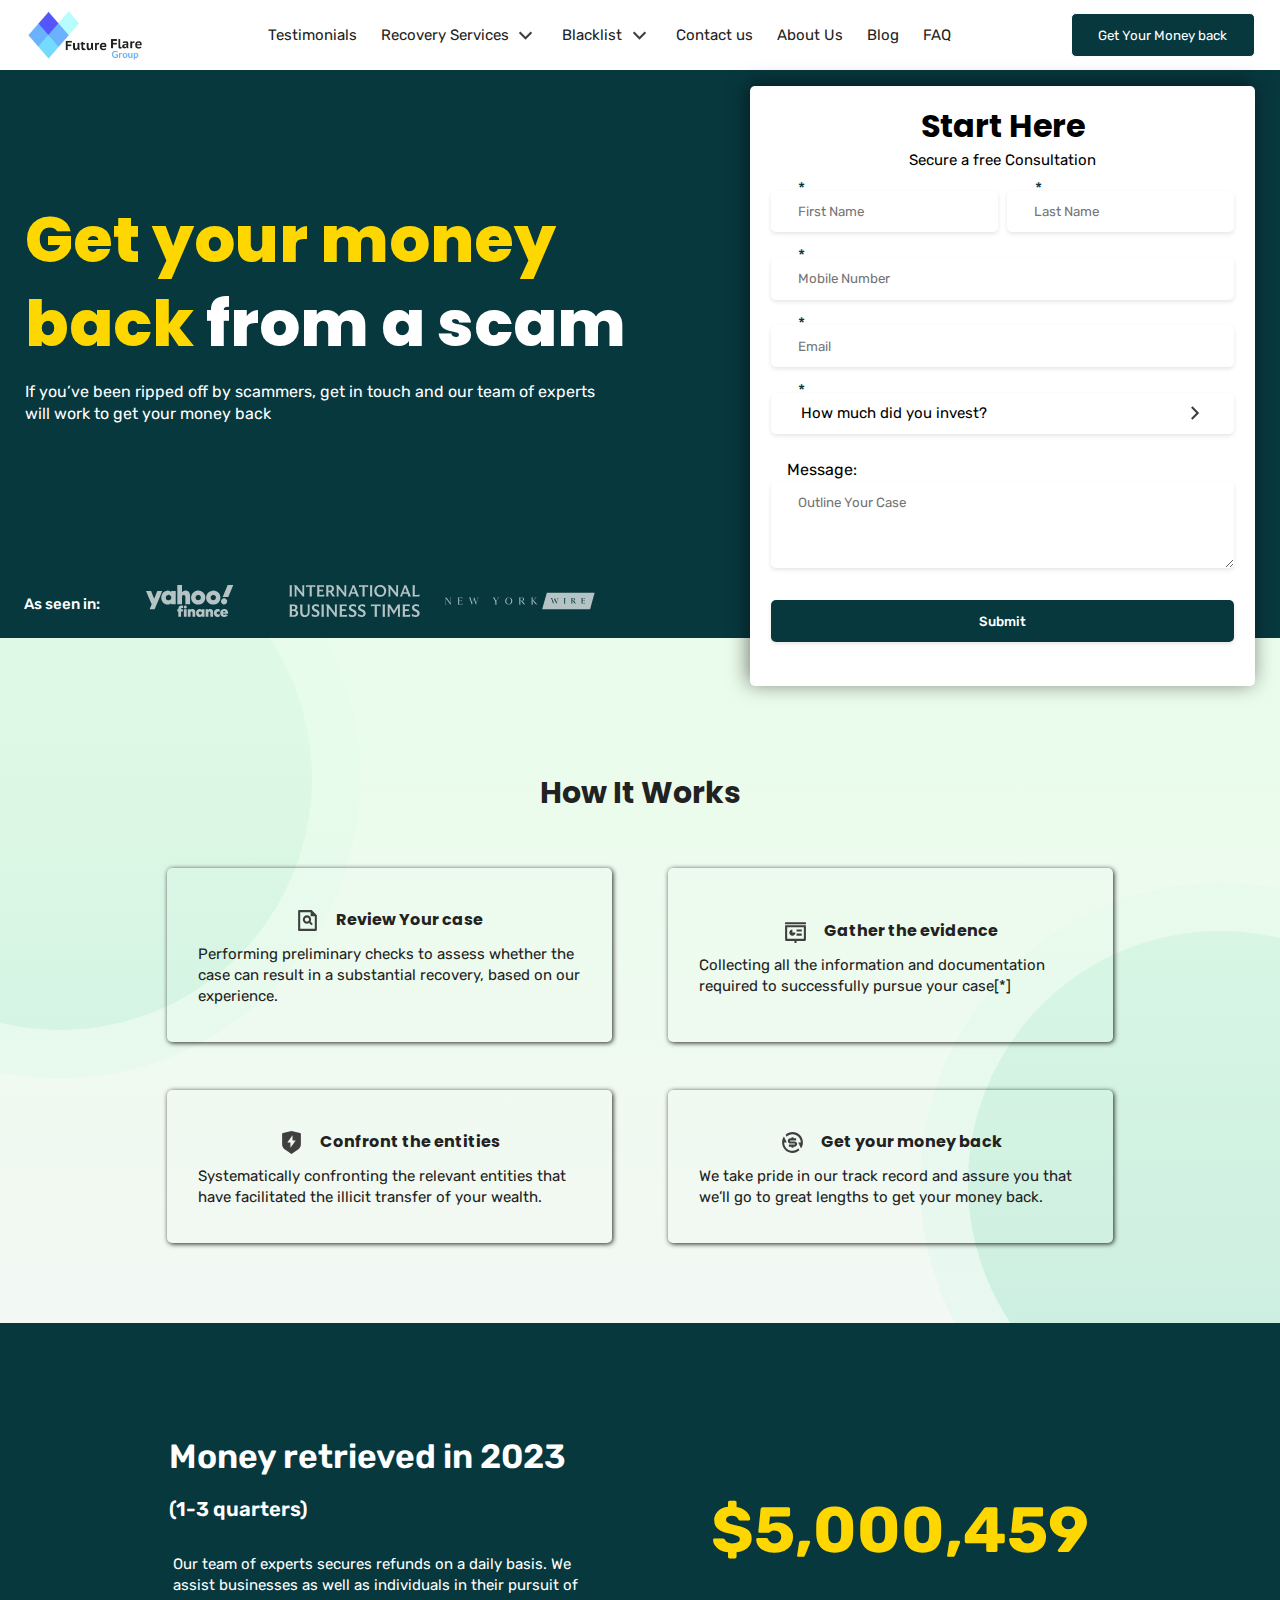
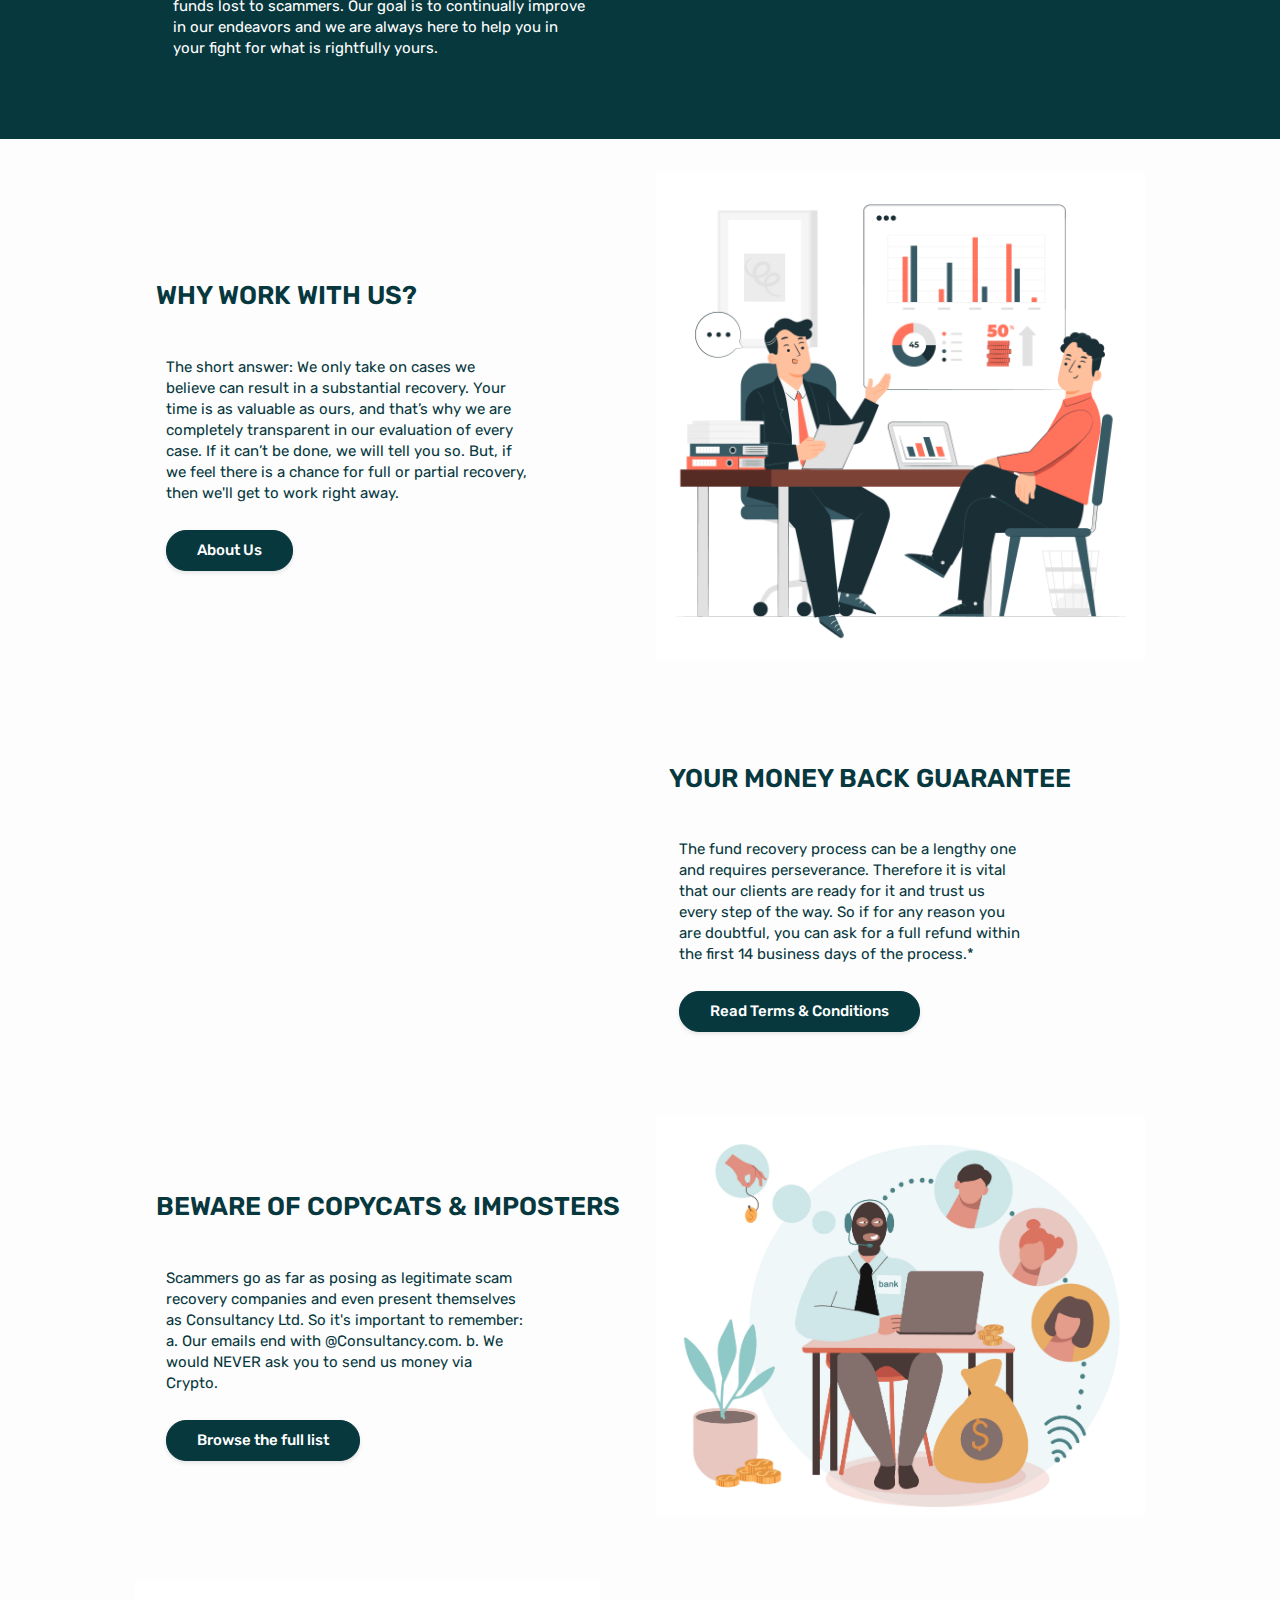
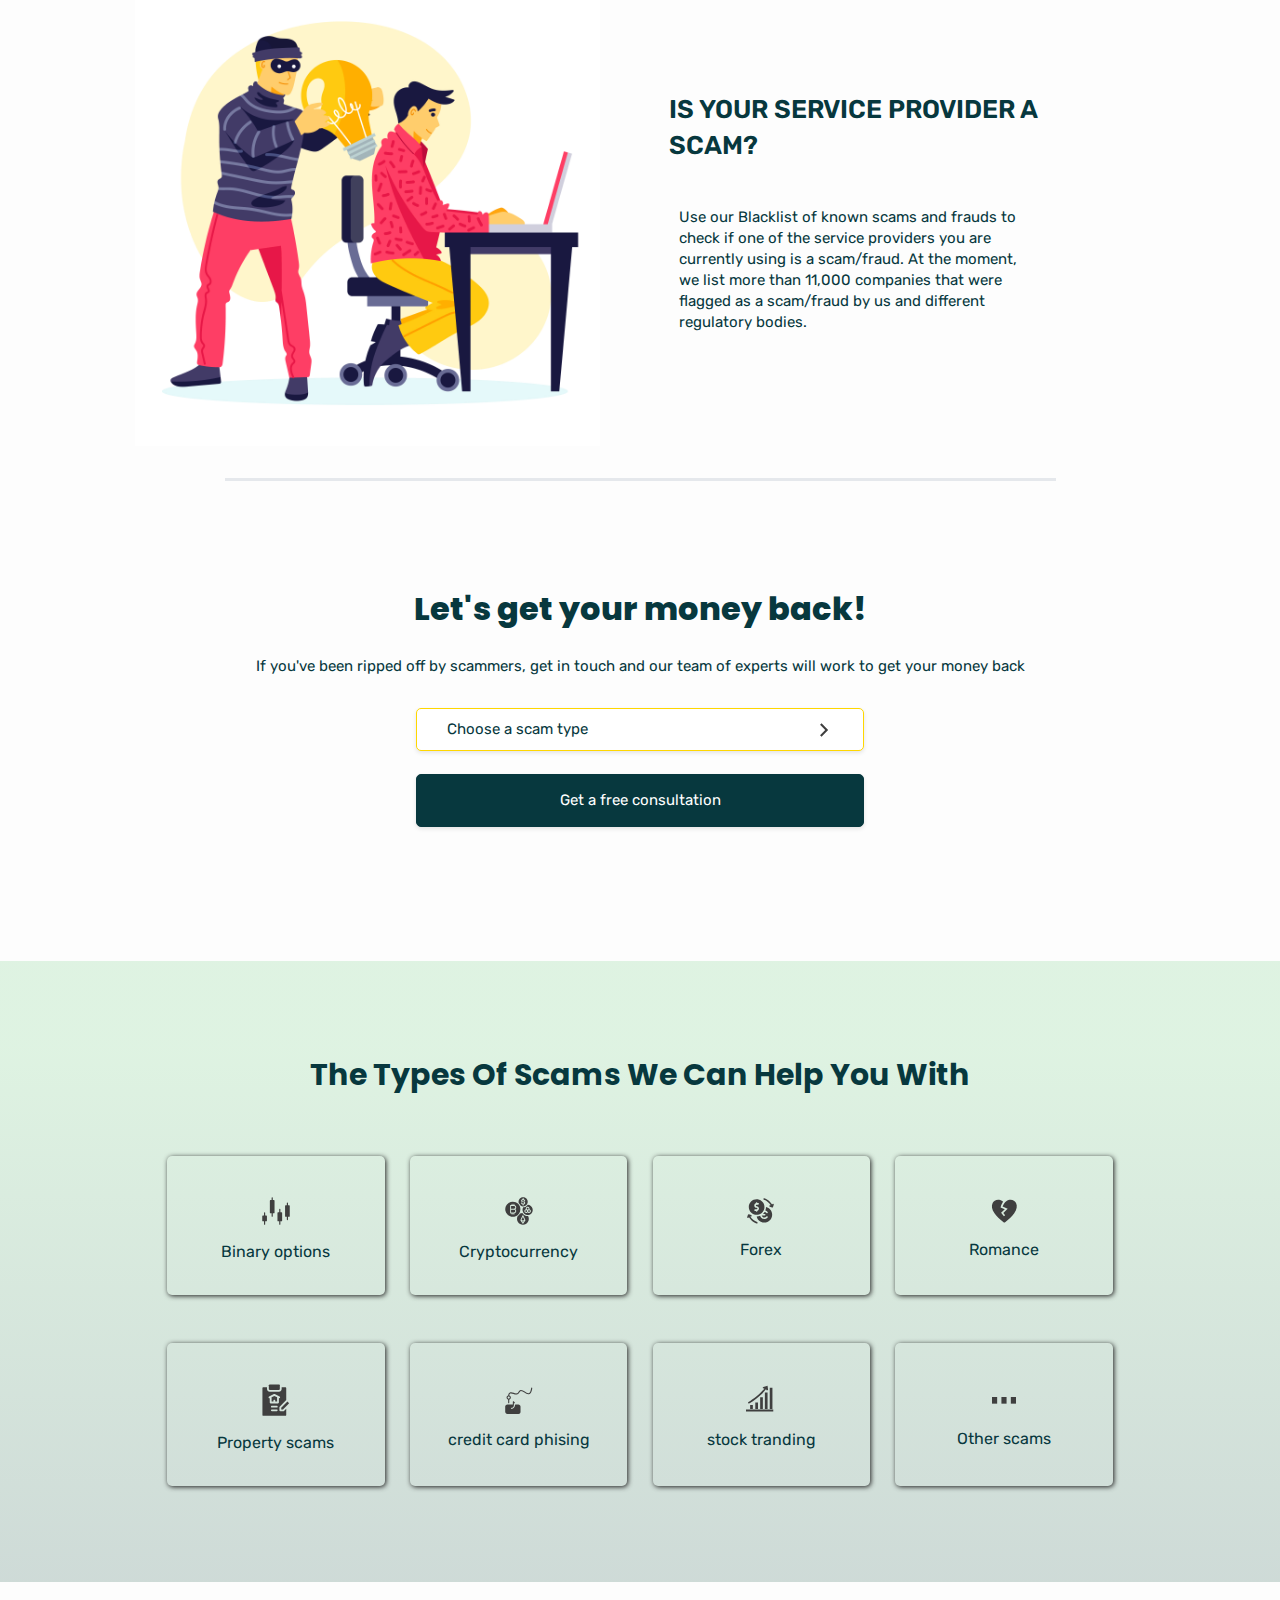
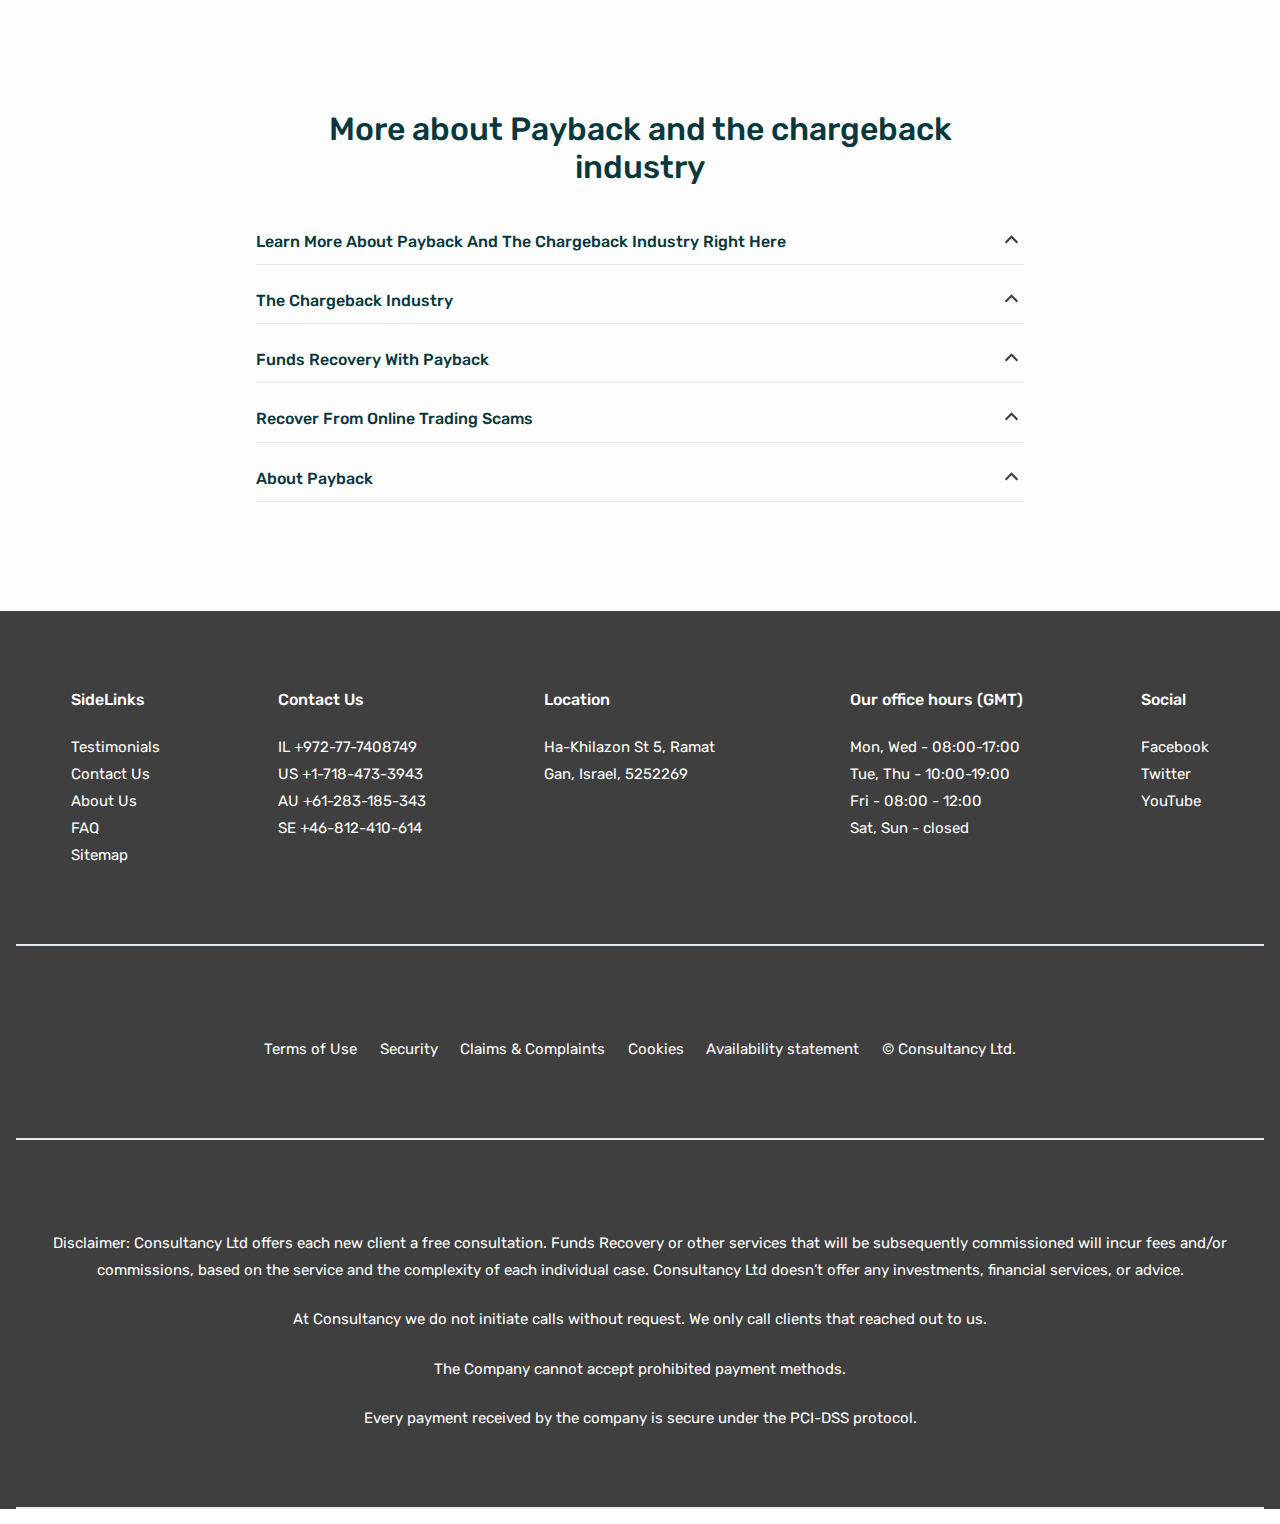
==== commit 7df8717c: "update about us page" ====
--- a/index.html
+++ b/index.html
@@ -67,7 +67,7 @@
                   </ul>
                 </li>
                 <li class="list_item"><a href="#">Contact us</a></li>
-                <li class="list_item"><a href="#">About Us</a></li>
+                <li class="list_item"><a href="aboutUS.html">About Us</a></li>
                 <li class="list_item"><a href="#">Blog</a></li>
                 <li class="list_item"><a href="#">FAQ</a></li>
               </ul>
@@ -105,7 +105,7 @@
         </div>
       </section>
       <!--  ============ content section  =============== -->
-      <div class="content">
+      <section class="content">
         <div class="container">
           <div class="wrapper">
             <div class="context">
@@ -590,11 +590,11 @@
             </div>
           </div>
         </div>
-      </div>
+      </section>
       <!--  ============ trustpilot section  =============== -->
       <!--  ============ brand section  =============== -->
       <!--  ============ work section  =============== -->
-      <div class="work">
+      <section class="work">
         <div class="container">
           <div class="wrapper">
             <div class="title">
@@ -687,13 +687,15 @@
             </div>
           </div>
         </div>
-      </div>
+      </section>
       <!--  ============ retrieved section  =============== -->
-      <div class="success_calculation">
+      <section class="success_calculation">
         <div class="container">
           <div class="success_one">
             <div class="content item">
-              <div class="title">Money retrieved in 2023 <sub>(1-3 quarters)</sub></div>
+              <div class="title">
+                Money retrieved in 2023 <sub>(1-3 quarters)</sub>
+              </div>
               <p class="discription">
                 Our team of experts secures refunds on a daily basis. We assist
                 businesses as well as individuals in their pursuit of funds lost
@@ -707,11 +709,11 @@
             </div>
           </div>
         </div>
-      </div>
+      </s>
       <!--  ============ hero section  =============== -->
 
-            <!-- hero 1 -->
-      <div class="hero_section">
+      <!-- hero 1 -->
+      <section class="hero_section">
         <div class="container">
           <div class="hero_one">
             <div class="content">
@@ -730,13 +732,11 @@
               <img src="img/hero_one.jpg" alt="" />
             </div>
           </div>
-
-          
         </div>
-      </div>
+      </section>
 
       <!-- hero 2 -->
-      <div class="hero_section hs_2">
+      <section class="hero_section hs_2">
         <div class="container">
           <div class="hero_one hero_two">
             <div class="content">
@@ -755,21 +755,21 @@
               <img src="img/handshake.jpg" alt="" />
             </div>
           </div>
-          
         </div>
-      </div>
+      </section>
 
       <!-- hero 3 -->
-      <div class="hero_section">
+      <section class="hero_section">
         <div class="container">
           <div class="hero_one">
             <div class="content">
               <div class="title">Beware of copycats & imposters</div>
               <p class="para">
                 Scammers go as far as posing as legitimate scam recovery
-                companies and even present themselves as Consultancy Ltd. So it's
-                important to remember: a. Our emails end with @Consultancy.com.
-                b. We would NEVER ask you to send us money via Crypto.
+                companies and even present themselves as Consultancy Ltd. So
+                it's important to remember: a. Our emails end with
+                @Consultancy.com. b. We would NEVER ask you to send us money via
+                Crypto.
               </p>
               <button type="submit" class="btn">Browse the full list</button>
             </div>
@@ -777,13 +777,11 @@
               <img src="img/hero3.jpg" alt="" />
             </div>
           </div>
-
-          
         </div>
-      </div>
+      </section>
 
       <!-- hero 4 -->
-      <div class="hero_section hs_2">
+      <section class="hero_section hs_2">
         <div class="container">
           <div class="hero_one hero_two">
             <div class="content">
@@ -800,15 +798,85 @@
             </div>
           </div>
         </div>
-      </div>
-
-
-      <!--  ============ money back section  =============== -->
+      </section>
+
+      <!--  ============ choose back section  =============== -->
+      <section class="choose">
+        <div class="container">
+          <div class="wrapper">
+            <div class="title">
+              <h1>Let's get your money back!</h1>
+            </div>
+            <div class="para">
+              If you've been ripped off by scammers, get in touch and our team
+              of experts will work to get your money back
+            </div>
+            <div class="choice">
+              <div class="drop_down">
+                <div class="select-menu">
+                  <div class="select-btn">
+                    <span class="sBtn-text">Choose a scam type</span>
+                    <div class="icon">
+                      <svg
+                        xmlns="http://www.w3.org/2000/svg"
+                        viewBox="0 0 24 24"
+                        fill="currentColor"
+                      >
+                        <path
+                          d="M11.9999 10.8284L7.0502 15.7782L5.63599 14.364L11.9999 8L18.3639 14.364L16.9497 15.7782L11.9999 10.8284Z"
+                        ></path>
+                      </svg>
+                    </div>
+                  </div>
+                  <ul class="options">
+                    <li class="option">
+                      <a href="#"
+                        ><span class="option-text">Binary Options</span></a
+                      >
+                    </li>
+                    <li class="option">
+                      <a href="#"
+                        ><span class="option-text">Cryptocurrency</span></a
+                      >
+                    </li>
+                    <li class="option">
+                      <a href="#"><span class="option-text">Forex </span></a>
+                    </li>
+                    <li class="option">
+                      <a href="#"
+                        ><span class="option-text">Stock Trading </span></a
+                      >
+                    </li>
+                    <li class="option">
+                      <a href="#"
+                        ><span class="option-text">Property scam </span></a
+                      >
+                    </li>
+                    <li class="option">
+                      <a href="#"
+                        ><span class="option-text">Romance scam</span></a
+                      >
+                    </li>
+                    <li class="option">
+                      <a href="#"
+                        ><span class="option-text">Other scam</span></a
+                      >
+                    </li>
+                  </ul>
+                </div>
+              </div>
+              <div class="btn">
+                <button type="submit">Get a free consultation</button>
+              </div>
+            </div>
+          </div>
+        </div>
+      </section>
       <!--  ============ testimonials section  =============== -->
       <!--  ============ get client section  =============== -->
       <!--  ============ videos review section  =============== -->
       <!--  ============ types section  =============== -->
-      <div class="type">
+      <section class="type">
         <div class="container">
           <div class="wrapper">
             <div class="title">
@@ -1049,14 +1117,295 @@
             </div>
           </div>
         </div>
-      </div>
+      </section>
       <!--  ============ more about section  =============== -->
+      <section class="more_about">
+        <div class="container">
+          <div class="wrapper">
+            <div class="title">
+              More about Payback and the chargeback industry
+            </div>
+            <div class="section">
+                <ul class="collapse">
+                  <li class="has-child">
+                    <a href="#" class="icon-small">
+                      <div class="text">
+                        learn more about Payback and the chargeback industry
+                        right here
+                      </div>
+                      <div class="icon">
+                        <svg
+                          xmlns="http://www.w3.org/2000/svg"
+                          viewBox="0 0 24 24"
+                          fill="currentColor"
+                        >
+                          <path
+                            d="M11.9999 10.8284L7.0502 15.7782L5.63599 14.364L11.9999 8L18.3639 14.364L16.9497 15.7782L11.9999 10.8284Z"
+                          ></path>
+                        </svg>
+                      </div>
+                    </a>
+                    <ul class="content">
+                      Online scams are prevalent among illegitimate shops and
+                      merchants on the internet today. It is laden with
+                      untrustworthy transactions that seek to victimize those
+                      who are vulnerable. While we guard ourselves against these
+                      dangerous tradings, there are times when they cannot be
+                      prevented.
+                      <br /><br />
+                      For instance, there are a lot of online markets and
+                      traders that can easily fool people by posing as a
+                      legitimate authority. They can be so real that not a lot
+                      of people can spot their real motives. Falling victim into
+                      this kind of scam can be really frustrating and painful,
+                      not just in our credits but also in our integrity as a
+                      buyer or a trader. While we think that all hope is lost,
+                      it’s not quite over.
+                      <br /><br />
+                      PayBack’s funds’ recovery program has been helping
+                      consumers and users online recover what is rightfully
+                      theirs after being victimized by trading scams, trade
+                      platform scams, and the likes.
+                      <br /><br />
+                      Funds recovery has been a prominent method of wealth
+                      recovery and scam money recovery. Due to this, there are
+                      also recovery scams that have been spreading online. With
+                      all the deceptions and frauds circulating on the internet,
+                      you must be smart about it.
+                      <br /><br />
+                      For a legitimate wealth recovery expert, PayBack can help
+                      you. PayBack scam recovery has helped victims all over the
+                      world to retrieve their money with their wealth recovery
+                      experts on scams. For recovery funds in the UK, they are
+                      adept at the area. To learn more about them and the trade
+                      industry, here is everything you need to know.
+                      
+                    </ul>
+                  </li>
+
+                  <li class="has-child">
+                    <a href="#" class="icon-small">
+                      <div class="text">The chargeback industry</div>
+                      <div class="icon">
+                        <svg
+                          xmlns="http://www.w3.org/2000/svg"
+                          viewBox="0 0 24 24"
+                          fill="currentColor"
+                        >
+                          <path
+                            d="M11.9999 10.8284L7.0502 15.7782L5.63599 14.364L11.9999 8L18.3639 14.364L16.9497 15.7782L11.9999 10.8284Z"
+                          ></path>
+                        </svg>
+                      </div>
+                    </a>
+                    <ul class="content">
+                      First and foremost, a chargeback is characterized as the
+                      action or process of filing a request for retrieval of
+                      funds by the customer either with a bank.
+                      <br /><br />
+                      Naturally, when a consumer buys something, he/she will
+                      provide the monetary price of the item or service that is
+                      required for the business transaction. However, on rare
+                      occasions, any consumer can file for a return of funds
+                      from the shop or merchant, either due to error in
+                      processing, disagreements, or possible fraud.
+                      <br /><br />
+                      <a href="#">The chargeback method</a
+                      >is created in consideration of the customer’s safety and
+                      protection from scams or any fraudulent scams in the
+                      marketplace. There are consumer protection codes in some
+                      parts of the world that make sure of the return of
+                      products in the case of detection of a scam.
+                      <br /><br />
+                      Some shops require a tedious refund process to prevent
+                      consumers from asking for a refund since they would have
+                      to go through a lot of trouble just for repayment. Hence,
+                      the chargeback industry is useful in this account.
+                      <br /><br />
+                      Rather than the conventional means of asking for the money
+                      back, the chargeback method asks the bank directly for a
+                      refund rather than the shop or merchant itself.
+                      Chargebacks are designed to provide consumers with
+                      security when shopping online and ensure that sellers
+                      remain transparent and prevent them from selling bogus
+                      products or services.
+                      
+                    </ul>
+                  </li>
+
+                  <li class="has-child">
+                    <a href="#" class="icon-small">
+                      <div class="text">Funds recovery with Payback</div>
+                      <div class="icon">
+                        <svg
+                          xmlns="http://www.w3.org/2000/svg"
+                          viewBox="0 0 24 24"
+                          fill="currentColor"
+                        >
+                          <path
+                            d="M11.9999 10.8284L7.0502 15.7782L5.63599 14.364L11.9999 8L18.3639 14.364L16.9497 15.7782L11.9999 10.8284Z"
+                          ></path>
+                        </svg>
+                      </div>
+                    </a>
+                    <ul class="content">
+                      PayBack offers this kind of service with wealth recovery
+                      experts and fund recovery specialists – ensuring that you
+                      get your investments back from scammers. However, what
+                      really is funds recovery?
+                      <br /><br />
+                      In a nutshell, funds recovery is a service that is both
+                      consultative and investigative in its approach. This is a
+                      service employed by victims that have been duped by online
+                      fraudulent crimes to retrieve their money from bogus
+                      merchants and trader scams.
+                      <br /><br />
+                      Funds recovery services like PayBack specialize in
+                      handling internet scams online and lend a hand in
+                      providing refunds and reimbursements to the targets
+                      through the use of arguments and disputes, along with
+                      digital fingerprints track downs, analysis of cyber
+                      transactions, and an in-depth investigation.
+                      <br /><br />
+                      Companies that provide funds recovery services have a high
+                      chance of a successful crypto scam recovery, Bitcoin scam
+                      recovery, scam money recovery, and wealth recovery.
+                      <br /><br />
+                      When PayBack receives a complaint from victims, they
+                      immediately work and review the details of the situation.
+                      For a successful recovery, funds recovery review or scam
+                      recovery review of the claims must be done, and pieces of
+                      evidence must be gathered.
+                      <br /><br />
+                      The complaint must be valid, and the terms and conditions
+                      of the company must be followed.
+                      
+                    </ul>
+                  </li>
+
+                  <li class="has-child">
+                    <a href="#" class="icon-small">
+                      <div class="text">Recover from online trading scams</div>
+                      <div class="icon">
+                        <svg
+                          xmlns="http://www.w3.org/2000/svg"
+                          viewBox="0 0 24 24"
+                          fill="currentColor"
+                        >
+                          <path
+                            d="M11.9999 10.8284L7.0502 15.7782L5.63599 14.364L11.9999 8L18.3639 14.364L16.9497 15.7782L11.9999 10.8284Z"
+                          ></path>
+                        </svg>
+                      </div>
+                    </a>
+                    <ul class="content">
+                      <li>
+                        <a href="#"
+                          >How can I recover my lost money from Forex?</a
+                        >
+                      </li>
+                      <li>How to recover trading loss?</li>
+                      These questions linger among those who have fallen target
+                      to online trading scams victims. Forex and
+                      Cryptocurrencies have shaped the trading markets quite
+                      differently. Nowadays, more and more people have been
+                      susceptible to these scams.
+                      <br /><br />
+                      However, with PayBack, getting your money back quickly is
+                      not a problem.
+                      <br /><br />
+                      Scams in online trading are connected to investment scams
+                      that are prevalent in the trading markets. They are often
+                      posted and advanced on social media sites, with fraud
+                      traders promising high returns along with popular
+                      endorsements from prominent people to encourage and
+                      attract people to trade and invest with them.
+                      <br /><br />
+                      They pose as professionals with legitimate-looking
+                      websites to trick people into their scams.
+                      <br /><br />
+                      PayBack provides solace for any online trading scams. The
+                      company helps people from trade platform scams and lets
+                      victims recover money from Bitcoin scam.
+                      
+                    </ul>
+                  </li>
+
+                  <li class="has-child">
+                    <a href="#" class="icon-small">
+                      <div class="text">About Payback</div>
+                      <div class="icon">
+                        <svg
+                          xmlns="http://www.w3.org/2000/svg"
+                          viewBox="0 0 24 24"
+                          fill="currentColor"
+                        >
+                          <path
+                            d="M11.9999 10.8284L7.0502 15.7782L5.63599 14.364L11.9999 8L18.3639 14.364L16.9497 15.7782L11.9999 10.8284Z"
+                          ></path>
+                        </svg>
+                      </div>
+                    </a>
+                    <ul class="content">
+                      PayBack LTD only has one mission: to protect people from
+                      frauds and scams online worldwide, whatever it takes. We
+                      help victims of fraud online to recover what is rightfully
+                      theirs with their wealth recovery experts, scam money
+                      recovery professionals, and fund recovery specialists.
+                      <br /><br />
+                      The company focuses on
+                      <a href="#"
+                        >unregulated Forex and Binary Options Brokers</a
+                      >and has already handled millions of victims around the
+                      globe with a high turnover. In July alone, we have
+                      recovered more than $300,000 funds and money from frauds.
+                      <br /><br />
+                      Our team is composed of skilled experts and professionals
+                      with magnificent long-time experience. We help you avoid
+                      recovery scams, as we are legitimate field specialists
+                      with a great deal of knowledge and experience in dealing
+                      with the forex industry, banking internationally, and the
+                      law of cybercrime enforced on the internet.
+                      <br /><br />
+                      As a fund recovery agency, PayBack helps people conduct
+                      safe online transactions and provide services in the area
+                      of refunds and cancellations,
+                      <a href="#">forex</a>
+                      and
+                      <a href="#">binary options scams</a
+                      >, and other types of online frauds.
+                      <br /><br />
+                      Where recovery scams are prevalent, PayBack is the safer
+                      choice. We specialize in recovery funds in the UK and
+                      extends our services on:
+                      <li><a href="#">Online trading scams</a></li>
+                      <li><a href="#">Crypto scam recovery</a></li>
+                      <li>Funds recovery</li>
+                      <li><a href="#">Recover scammed bitcoin</a></li>
+                      <li><a href="#">Trade platform scams</a></li>
+                      <li>Scam money recovery</li>
+                      <li>Wealth recovery expert</li>
+                      Funds recovery reviews, as well as scam recovery reviews,
+                      are available on Our website and other review sites.
+                      Furthermore, we are a certified company of TrustPilot as a
+                      funds recovery dome.
+                      <br /><br />
+                      If you have been victimized, you have the right to recover
+                      what you have lost. With the chargeback industry in effect
+                      and the professionals of PayBack, get back what is yours.
+                    </ul>
+                  </li>
+                </ul>
+            </div>
+          </div>
+        </div>
+      </section>
       <!--  ============ choosing section  =============== -->
       <!--  ============ latest articles section  =============== -->
       <!--  ============ footer section  =============== -->
       <!--  ============ footer end section  =============== -->
 
-      <div class="footer_section">
+      <section class="footer_section">
         <div class="container">
           <div class="wrapper">
             <div class="help col">
@@ -1137,8 +1486,8 @@
               </li>
               <li>
                 <a href="#"
-                  >At Consultancy we do not initiate calls without request. We only
-                  call clients that reached out to us.</a
+                  >At Consultancy we do not initiate calls without request. We
+                  only call clients that reached out to us.</a
                 >
               </li>
               <li>
@@ -1155,9 +1504,7 @@
             </ul>
           </div>
         </div>
-      </div>
-
-
+      </section>
     </div>
     <script src="script.js"></script>
   </body>
--- a/style.css
+++ b/style.css
@@ -11,8 +11,8 @@
   --border-color: #e5e8ec;
   --dark-color: #3f3f3f;
   --icon-color: #00c281;
-  --font-small: 13px;
-  --font-smaller: 11px;
+  --font-small: 15px;
+  --font-smaller: 13px;
 
   --percent100: 100%;
   --percent50: 50%;
@@ -273,6 +273,7 @@
   width: 55%;
   height: 500px;
   justify-content: center;
+  padding: 1em;
 }
 
 .content .wrapper {
@@ -301,6 +302,8 @@
   width: 50%;
   color: var(--white-color);
   font-size: var(--font-small);
+  width: 100%;
+  font-weight: var(--fw5);
 }
 
 .content .wrapper .brand ul {
@@ -334,6 +337,7 @@
   box-shadow: -2px -2px 20px rgba(0, 0, 0, 0.5);
   border-radius: 5px;
   padding: 1em;
+  z-index: 100;
 }
 
 .content .wrapper .form_box {
@@ -469,6 +473,7 @@
 
 .select-menu .options .option {
   padding: 0.2em 0.5em;
+  font-weight: var(--fw5);
 }
 
 .select-menu .options .option:not(:last-child) {
@@ -508,12 +513,61 @@
 /* <!--  ============ brand section  =============== --> */
 /* <!--  ============ work section  =============== --> */
 
+.work {
+  background: rgb(233, 252, 234);
+  background: -moz-linear-gradient(
+    180deg,
+    rgba(233, 252, 234, 0.9544159544159544) 14%,
+    rgba(241, 247, 242, 0.8518518518518519) 100%
+  );
+  background: -webkit-linear-gradient(
+    180deg,
+    rgba(233, 252, 234, 0.9544159544159544) 14%,
+    rgba(241, 247, 242, 0.8518518518518519) 100%
+  );
+  background: linear-gradient(
+    180deg,
+    rgba(233, 252, 234, 0.9544159544159544) 14%,
+    rgba(241, 247, 242, 0.8518518518518519) 100%
+  );
+  filter: progid:DXImageTransform.Microsoft.gradient(startColorstr="#e9fcea",endColorstr="#f1f7f2",GradientType=1);
+
+  position: relative;
+  overflow: hidden;
+}
+
+.work::before {
+  content: "";
+  position: absolute;
+  left: -15em;
+  top: -10em;
+  width: 600px;
+  height: 600px;
+  border: 3em solid #b8f8e3;
+  border-radius: 50%;
+  z-index: -1;
+  background-color: #00c281;
+}
+
+.work::after {
+  content: "";
+  position: absolute;
+  right: -15em;
+  bottom: -10em;
+  width: 600px;
+  height: 600px;
+  border: 3em solid #b8f8e3;
+  border-radius: 50%;
+  z-index: -1;
+  background-color: #00c281;
+}
+
 .work .wrapper {
   display: flex;
   flex-direction: column;
   justify-content: center;
   align-items: center;
-  margin: 5em 10%;
+  padding: 5em 10%;
 }
 
 .work .wrapper .wrap_box {
@@ -542,12 +596,13 @@
   flex-direction: column;
   justify-content: center;
   align-items: center;
-  transition: transform 0.3s;
+  transition: all 0.3s;
 }
 
 .work .wrapper .wrap_box .box:hover {
-  transform: scale(1.03);
-  background-color: rgb(244, 250, 250);
+  transform: scale(1.05);
+  background-color: var(--primary-color);
+  color: var(--white-color);
 }
 
 .work .wrapper .wrap_box .box .title {
@@ -597,7 +652,7 @@
   column-gap: 2em;
   align-items: center;
   padding: 6em 1em;
-  margin: 2em 10%;
+  padding: 5em 10%;
 }
 
 .success_calculation .success_one .content {
@@ -605,13 +660,14 @@
 }
 
 .success_calculation .success_one .content .title {
-  font-size: 2em;
+  font-size: 2.1em;
   font-weight: var(--fw6);
-  padding: 0.5em 1em;
+  padding: 1em;
+  line-height: 1.2;
 }
 
 .success_calculation .success_one .content .title sub {
-  font-size: 0.7em;
+  font-size: 0.6em;
 }
 
 .success_calculation .success_one .discription {
@@ -636,7 +692,7 @@
 }
 
 .hs_2 {
-  padding: 0.5em;
+  padding: 2em 0.5em;
 }
 
 .hero_one {
@@ -666,7 +722,7 @@
   display: flex;
   flex-direction: column;
   margin: 1em;
-  background-color: var(--white-color);
+  background-color: var(--secondary-color);
   color: var(--primary-color);
 }
 
@@ -703,7 +759,6 @@
   color: var(--white-color);
   border: 1px solid var(--primary-color);
   transition: 0.5s;
-  
 }
 
 .hero_one .content .btn:hover {
@@ -717,19 +772,121 @@
   text-align: center;
 }
 
-/* <!--  ============ money back section  =============== --> */
+/* <!--  ============ choose back section  =============== --> */
+.choose {
+  display: flex;
+  flex-direction: column;
+  justify-content: center;
+  align-items: center;
+  text-align: center;
+  background-color: var(--secondary-color);
+  color: var(--primary-color);
+}
+
+.choose .wrapper {
+  padding: 6em 1em;
+  border-top: solid var(--border-color);
+}
+
+.choose .title {
+  padding: 1em 0;
+}
+
+.choose .para {
+  padding: 1em;
+  font-size: var(--font-small);
+}
+
+.choose .choice {
+  margin: 0 20%;
+  padding: 1em;
+}
+
+.choose .choice .select-menu {
+  border: 1px solid #ffd700;
+  text-align: left;
+}
+
+.choose .btn button {
+  padding: 1em 3em;
+  margin: 1.5em 0;
+  width: 100%;
+  font: inherit;
+  font-size: var(--font-small);
+  background-color: var(--primary-color);
+  color: var(--white-color);
+  border: 1px solid var(--primary-color);
+  cursor: pointer;
+  transition: all 0.3s;
+}
+
+.choose .btn button:hover {
+  background-color: var(--white-color);
+  color: var(--primary-color);
+  border: 1px solid var(--primary-color);
+}
+
 /* <!--  ============ testimonials section  =============== --> */
 /* <!--  ============ get client section  =============== --> */
 /* <!--  ============ videos review section  =============== --> */
 /* <!--  ============ types section  =============== --> */
 
+.type {
+  background: rgb(233, 252, 234);
+  background: -moz-linear-gradient(
+    180deg,
+    rgba(233, 252, 234, 0.9544159544159544) 14%,
+    rgba(241, 247, 242, 0.8518518518518519) 100%
+  );
+  background: -webkit-linear-gradient(
+    180deg,
+    rgba(233, 252, 234, 0.9544159544159544) 14%,
+    rgba(241, 247, 242, 0.8518518518518519) 100%
+  );
+  background: linear-gradient(
+    180deg,
+    rgba(233, 252, 234, 0.9544159544159544) 14%,
+    rgba(241, 247, 242, 0.8518518518518519) 100%
+  );
+  filter: progid:DXImageTransform.Microsoft.gradient(startColorstr="#e9fcea",endColorstr="#f1f7f2",GradientType=1);
+
+  position: relative;
+  overflow: hidden;
+  color: var(--primary-color);
+}
+
+.type::before {
+  content: "";
+  position: absolute;
+  left: -15em;
+  top: -10em;
+  width: 600px;
+  height: 600px;
+  border: 3em solid #b8f8e3;
+  border-radius: 50%;
+  z-index: -1;
+  background-color: #00c281;
+}
+
+.type::after {
+  content: "";
+  position: absolute;
+  right: -15em;
+  bottom: -10em;
+  width: 600px;
+  height: 600px;
+  border: 3em solid #b8f8e3;
+  border-radius: 50%;
+  z-index: -1;
+  background-color: #00c281;
+}
+
 .type .wrapper {
   display: flex;
   flex-direction: column;
   justify-content: center;
   align-items: center;
-  margin-bottom: 4em;
-  margin: 3em 10%;
+  padding: 4em 10%;
 }
 
 .type .wrapper .wrap_box {
@@ -738,11 +895,11 @@
   justify-content: space-between;
   row-gap: 3em;
   cursor: pointer;
-  margin: 0 2em;
+  margin: 2em;
 }
 
 .type .wrapper .title h1 {
-  margin: 2em;
+  margin: 1em;
   text-align: center;
   font-size: 30px;
   font-weight: var(--fw7);
@@ -787,7 +944,6 @@
 }
 
 .type .wrapper .wrap_box .box:hover {
-  /* color: rgb(255, 0, 0); */
   background-color: var(--primary-color);
   color: var(--white-color);
 }
@@ -797,6 +953,72 @@
 }
 
 /* <!--  ============ more about section  =============== --> */
+
+.more_about {
+  background-color: var(--secondary-color);
+  color: var(--primary-color);
+  padding: 6em 20%;
+}
+
+.more_about .title {
+  font-size: 2em;
+  text-align: center;
+  font-weight: var(--fw5);
+  padding: 1em 2em;
+  line-height: 1.2;
+}
+.more_about .icon-small {
+  display: flex;
+  column-gap: 1em;
+  justify-content: space-between;
+  padding: 0.5em 0;
+  line-height: 1.2;
+  font-weight: var(--fw5);
+  text-transform: capitalize;
+  align-items: center;
+}
+
+.more_about .icon-small {
+  border-bottom: 1px solid var(--border-color);
+}
+
+.more_about .content {
+  max-height: 0;
+  overflow: hidden;
+  transition: all 0.3s ease-in-out;
+
+  font-size: var(--font-smaller);
+  margin: 0.5em;
+  background-color: var(--secondary-color);
+  color: var(--primary-color);
+}
+
+.more_about .content.visible {
+  max-height: 200vh;
+}
+
+.more_about .content li {
+  padding-left: 1.5em;
+  line-height: 1.5;
+  margin: 0.5em;
+}
+
+.more_about .content li a {
+  text-decoration: underline;
+}
+
+.more_about .content li a:hover {
+  opacity: 0.7;
+}
+
+.icon-small .icon svg {
+  transition: transform 0.3s ease-in-out;
+}
+
+.icon-small .icon svg.rotated {
+  transform: rotate(180deg);
+}
+
 /* <!--  ============ choosing section  =============== --> */
 /* <!--  ============ latest articles section  =============== --> */
 /* <!--  ============ footer section  =============== --> */
@@ -861,7 +1083,6 @@
 .footer_section .wrapper .col {
   max-width: 15%;
   width: fit-content;
-  /* border: 1px solid; */
 }
 
 .footer_section .wrapper.policy ul {
@@ -881,6 +1102,58 @@
 }
 
 /* <!--  ============ footer end section =========== --> */
+
+/* ###################################*/
+/* #        About Us page            #*/
+/* ###################################*/
+
+.path {
+  padding: 2em 1em;
+  background-color: var(--secondary-color);
+  color: var(--primary-color);
+}
+
+.path .dir {
+  display: flex;
+}
+
+.path .dir li:not(:last-child) {
+  opacity: 0.7;
+}
+
+.path .dir li:not(:last-child)::after {
+  content: "/";
+  padding: 0 0.3em;
+  opacity: 0.7;
+}
+
+.path .dir li:last-child {
+  opacity: 1;
+}
+
+.justice {
+  padding: 8em 2em;
+  text-align: center;
+  background-color: var(--secondary-color);
+  color: var(--primary-color);
+}
+
+.justice .wrapper .title {
+  margin: 0 20%;
+}
+
+.justice .wrapper .title h1 {
+  font-size: 34px;
+  font-weight: var(--fw6);
+  line-height: 1.2;
+}
+
+.justice .wrapper .para {
+  text-align: left;
+  margin: 1em 20%;
+  font-size: var(--font-small);
+}
+
 @media screen and (min-width: 992px) {
   .navbar .wrapper .right .mbl {
     display: none;
@@ -978,7 +1251,6 @@
     margin: 1em 0.5em;
   }
 
-
   .hero_one {
     display: flex;
     flex-direction: column;
@@ -1008,6 +1280,18 @@
     width: 100%;
     margin-bottom: 1.5em;
   }
+
+  .more_about {
+    padding: 5em 15%;
+  }
+
+  .more_about .title {
+    font-size: 1.5em;
+  }
+
+  .justice .wrapper .title {
+    margin: 0 10%;
+  }
 }
 
 @media screen and (max-width: 652px) {
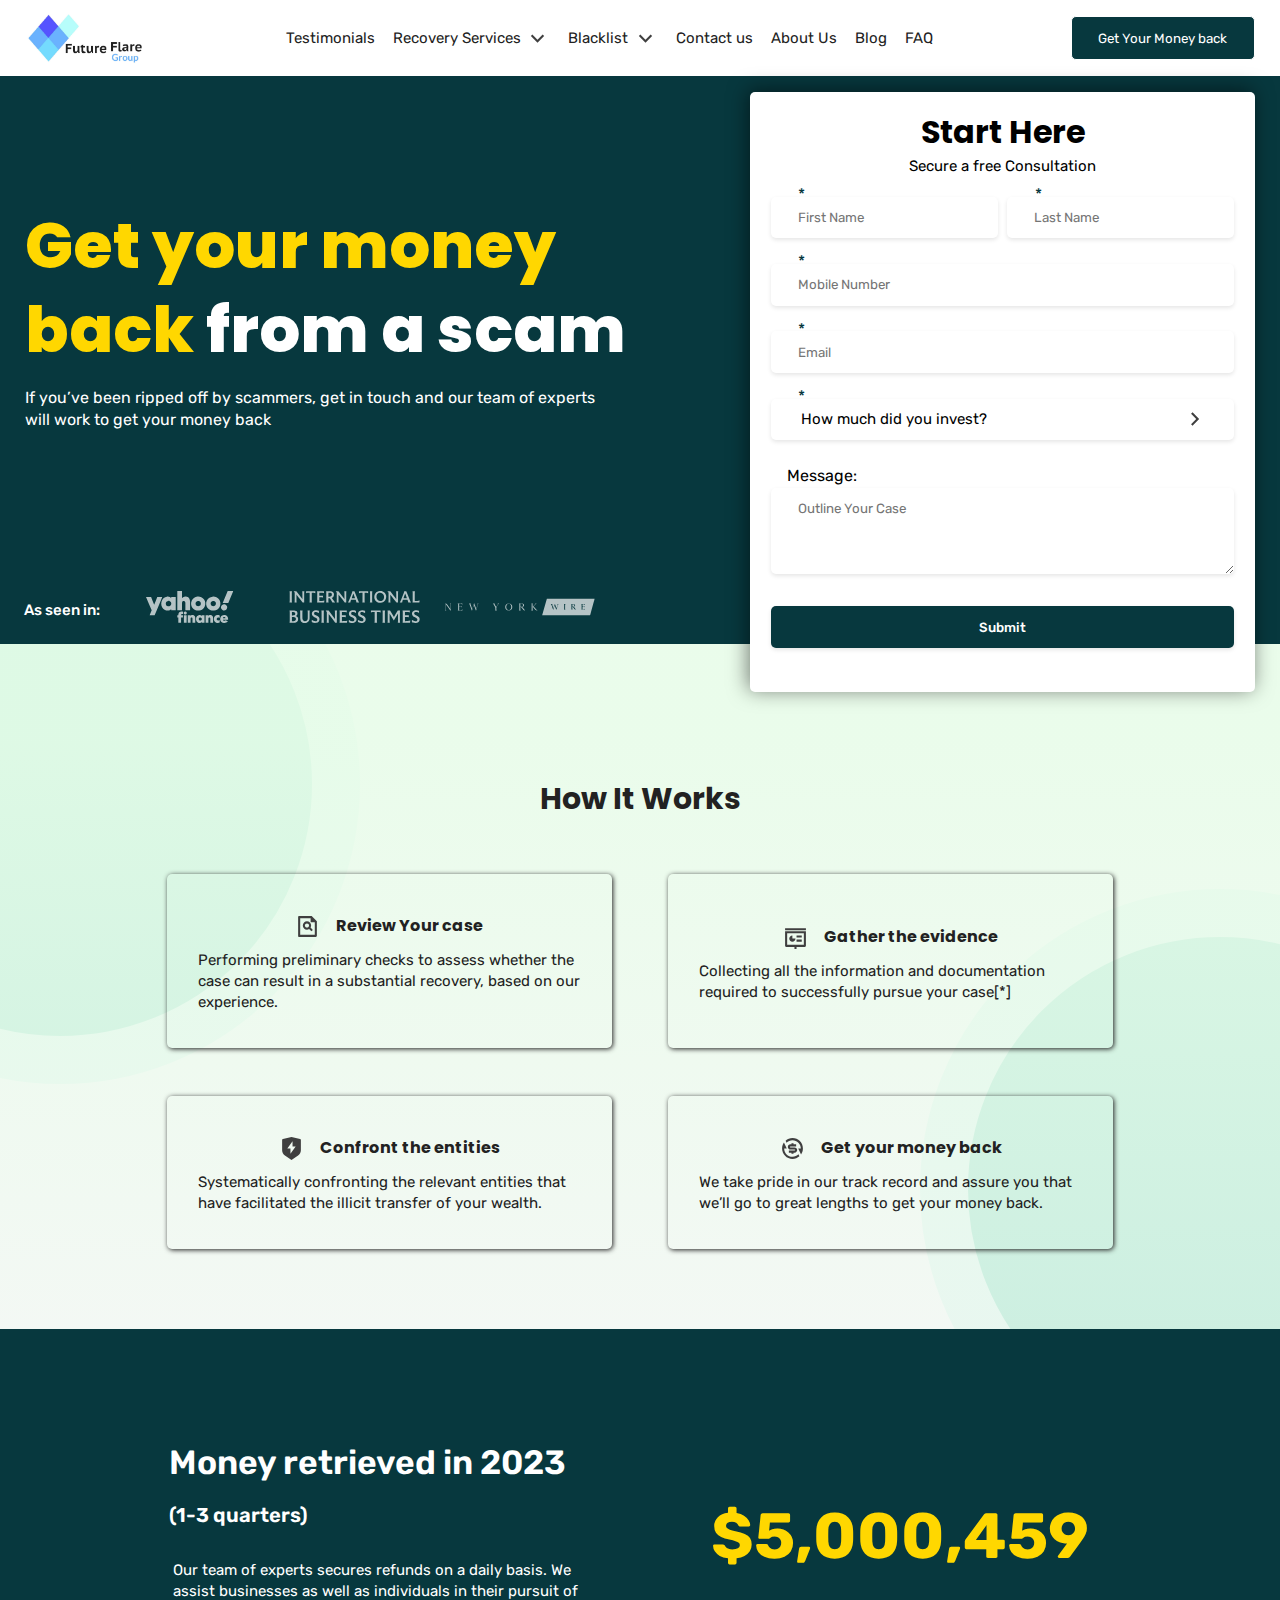
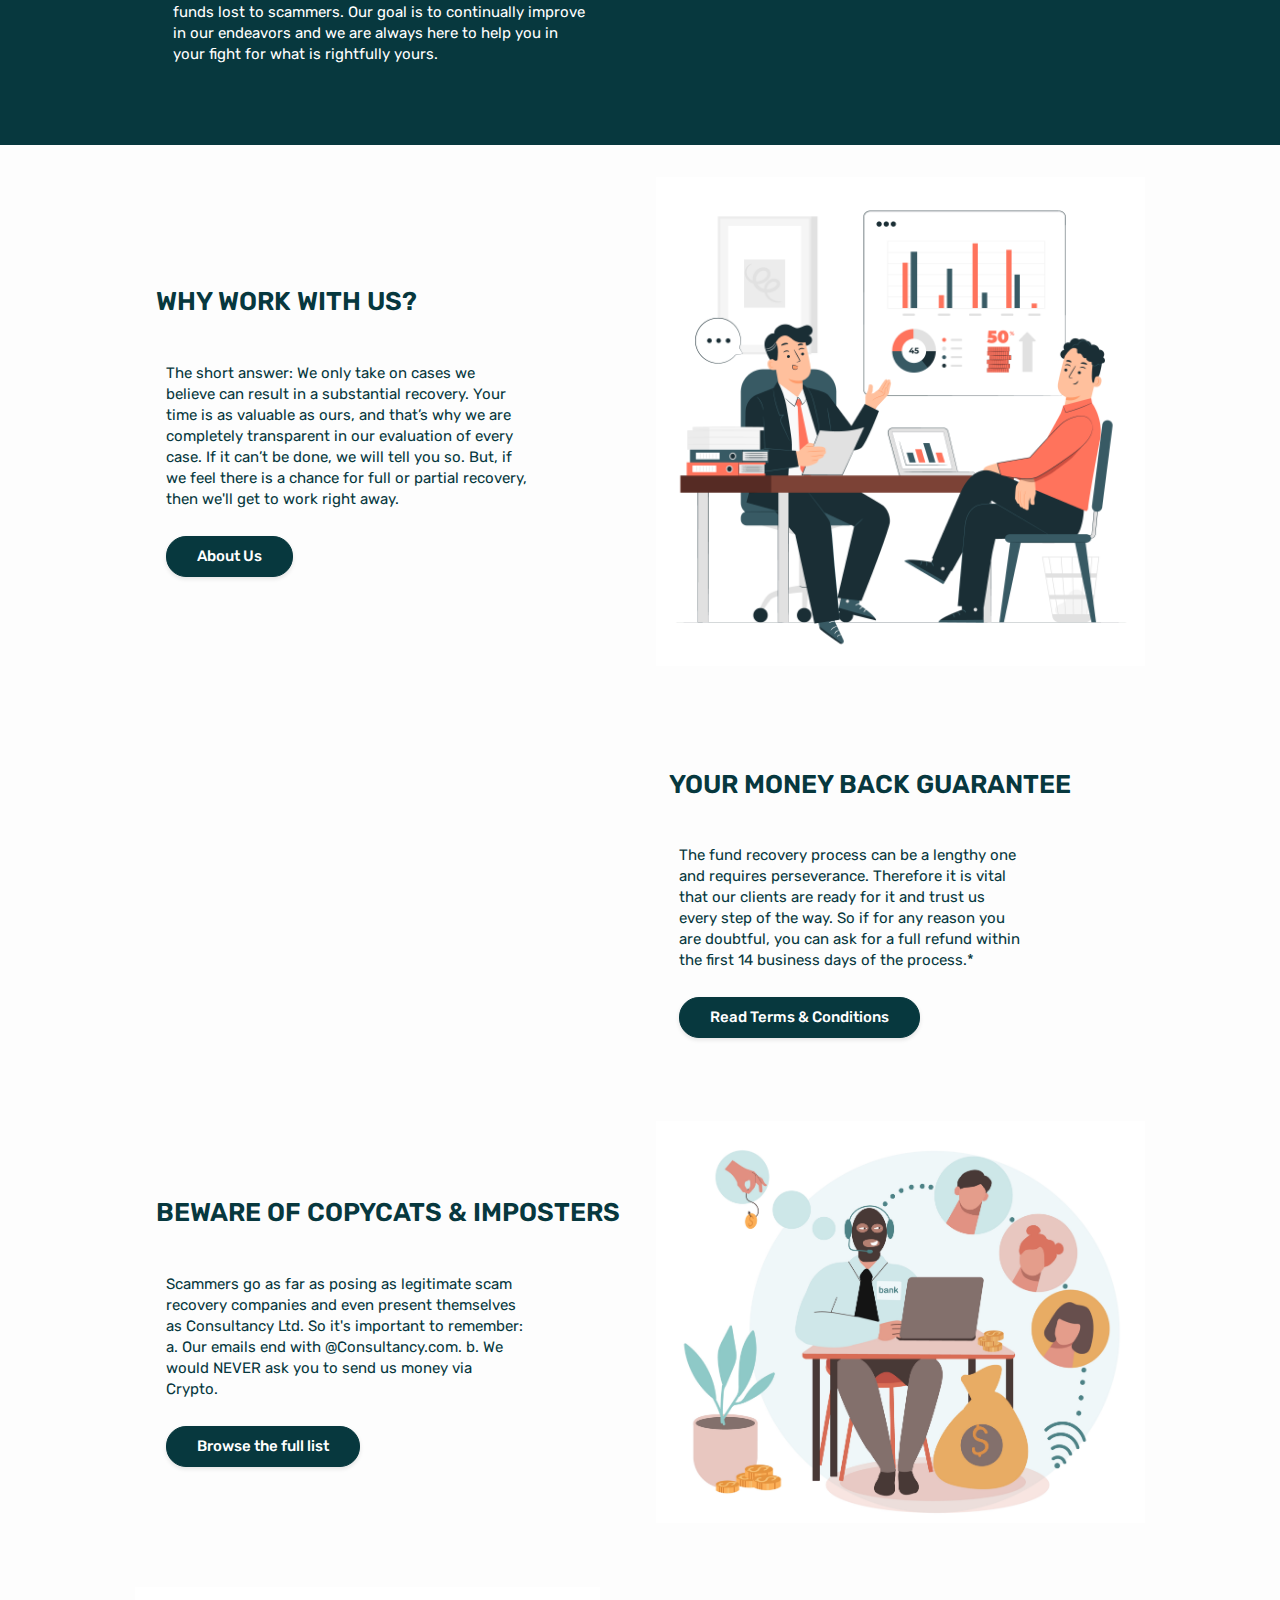
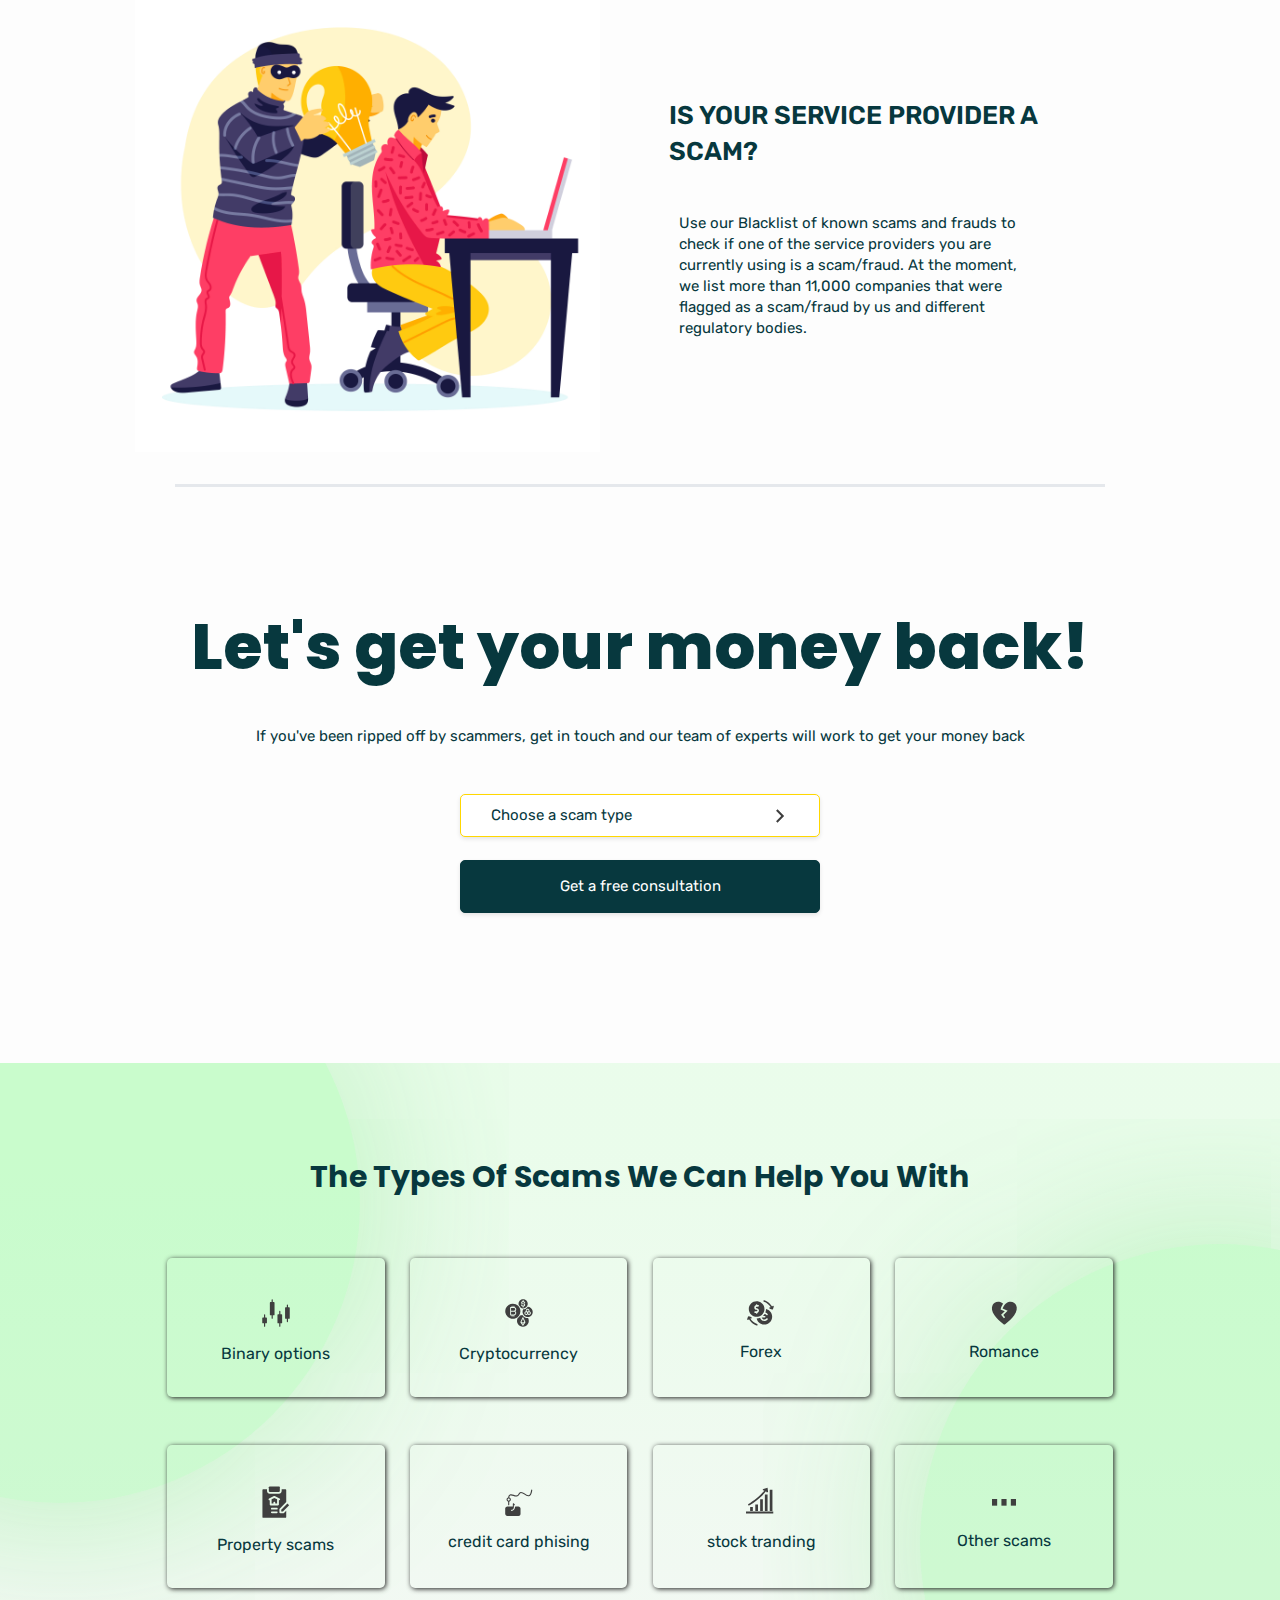
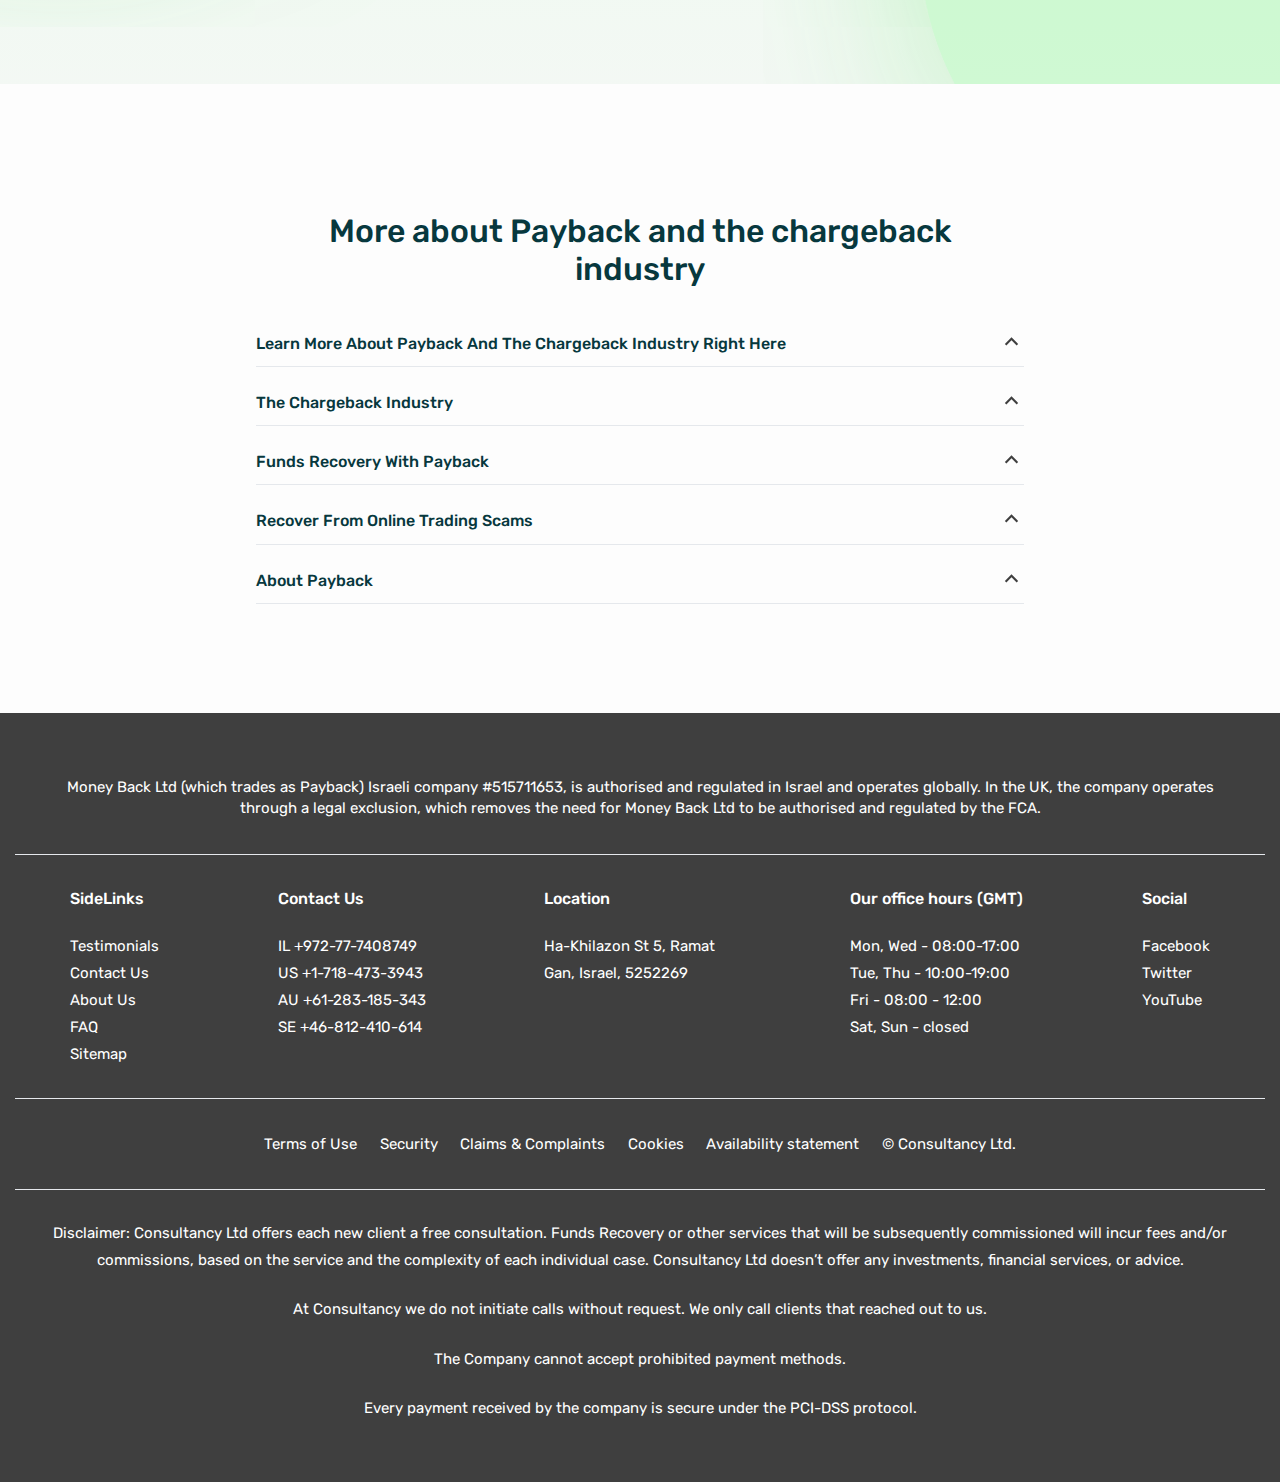
==== commit 27d69b2b: "blog page complete" ====
--- a/index.html
+++ b/index.html
@@ -20,7 +20,7 @@
             </div>
             <div class="center">
               <ul class="nav_list">
-                <li class="list_item"><a href="#">Testimonials</a></li>
+                <li class="list_item"><a href="#"><span>Testimonials</span></a></li>
                 <li class="list_item">
                   <a href="#">
                     <span>Recovery Services</span>
@@ -48,8 +48,7 @@
                   </ul>
                 </li>
                 <li class="list_item">
-                  <a href="#"
-                    >Blacklist
+                  <a href="#"><span>Blacklist</span>
                     <div class="icon">
                       <svg
                         xmlns="http://www.w3.org/2000/svg"
@@ -66,10 +65,10 @@
                     <li class="option"><a href="#">Imposters & Copycats</a></li>
                   </ul>
                 </li>
-                <li class="list_item"><a href="#">Contact us</a></li>
-                <li class="list_item"><a href="aboutUS.html">About Us</a></li>
-                <li class="list_item"><a href="#">Blog</a></li>
-                <li class="list_item"><a href="#">FAQ</a></li>
+                <li class="list_item"><a href="#"><span>Contact us</span></a></li>
+                <li class="list_item"><a href="aboutUS.html"><span>About Us</span></a></li>
+                <li class="list_item"><a href="blog.html"><span>Blog</span></a></li>
+                <li class="list_item"><a href="faq.html"><span>FAQ</span></a></li>
               </ul>
             </div>
             <div class="right">
@@ -709,7 +708,7 @@
             </div>
           </div>
         </div>
-      </s>
+      </section>
       <!--  ============ hero section  =============== -->
 
       <!-- hero 1 -->
@@ -1408,6 +1407,12 @@
       <section class="footer_section">
         <div class="container">
           <div class="wrapper">
+            <div class="txt">
+              Money Back Ltd (which trades as Payback) Israeli company #515711653, is authorised and regulated in Israel and operates globally. In the UK, the company operates through a legal exclusion, which removes the need for Money Back Ltd to be authorised and regulated by the FCA.
+            </div>
+          </div>
+          <div class="wrapper">
+            
             <div class="help col">
               <span class="text">SideLinks</span>
               <ul>
--- a/style.css
+++ b/style.css
@@ -116,6 +116,7 @@
 }
 
 /* <!--  ============ navbar section  =============== --> */
+
 .navbar .wrapper {
   display: flex;
   justify-content: space-between;
@@ -141,12 +142,11 @@
 
 .navbar .wrapper .center .nav_list {
   display: flex;
-  flex: 1;
-  justify-content: space-between;
-  column-gap: 1.6em;
+  justify-content: space-around;
+  column-gap: 1.2em;
   font-size: var(--font-small);
   align-items: center;
-  line-height: 50px;
+  line-height: 1.2;
 }
 
 .navbar .wrapper .center .nav_list .list_item .icon {
@@ -162,9 +162,6 @@
 .navbar .center .nav_list .list_item .icon svg {
   transition: transform 0.5s ease;
 }
-.navbar .center .nav_list .list_item a {
-  transition: all 0.3s;
-}
 
 .navbar .center .nav_list .list_item a:hover {
   opacity: 0.6;
@@ -175,10 +172,21 @@
   column-gap: 0.3em;
   align-items: center;
   line-height: inherit;
+  transition: all 0.3s;
+  top: 2em;
+}
+
+.navbar .wrapper .center .nav_list .list_item {
+  height: 60px;
+  display: flex;
+  justify-content: center;
+  align-items: center;
 }
 
 .navbar .wrapper .center .nav_list .list_item .options {
   position: absolute;
+  top: 4em;
+  left: -1em;
   line-height: 1.5;
   padding: 1em;
   box-shadow: 1px -1px 10px var(--white-color);
@@ -188,14 +196,13 @@
   display: none;
   color: var(--white-color);
   background-color: rgb(0, 0, 0, 0.4);
-  z-index: 2;
+  z-index: 1000;
 }
 
 .navbar .wrapper .center .nav_list .list_item .options .option {
   padding: 0.4em 1em;
   position: relative;
   transition: transform 0.5s ease;
-  z-index: 2;
 }
 
 .navbar .wrapper .center .nav_list .list_item .options .option:hover {
@@ -447,7 +454,7 @@
   width: 100%;
 }
 
-.select-btn .icon {
+.select-menu .select-btn .icon {
   font-size: 20px;
   transition: 0.3s;
   rotate: 90deg;
@@ -463,7 +470,7 @@
   top: 3.5em;
   left: 0;
   backdrop-filter: blur(2px);
-  z-index: 2;
+  z-index: 10;
   width: 100%;
   padding: 1em;
   border-radius: 0.6em;
@@ -766,12 +773,6 @@
   color: var(--dark-color);
 }
 
-.hero_section .hero_tree {
-  font-size: var(--font-smaller);
-  padding: 1.5em 3em;
-  text-align: center;
-}
-
 /* <!--  ============ choose back section  =============== --> */
 .choose {
   display: flex;
@@ -790,6 +791,7 @@
 
 .choose .title {
   padding: 1em 0;
+  font-size: 2em;
 }
 
 .choose .para {
@@ -853,6 +855,7 @@
   position: relative;
   overflow: hidden;
   color: var(--primary-color);
+  z-index: 2;
 }
 
 .type::before {
@@ -862,10 +865,10 @@
   top: -10em;
   width: 600px;
   height: 600px;
-  border: 3em solid #b8f8e3;
   border-radius: 50%;
   z-index: -1;
-  background-color: #00c281;
+  background: #75fb7e48;
+  box-shadow: 0 0 200px -15px rgba(157, 238, 161, 0.854);
 }
 
 .type::after {
@@ -875,10 +878,11 @@
   bottom: -10em;
   width: 600px;
   height: 600px;
-  border: 3em solid #b8f8e3;
   border-radius: 50%;
   z-index: -1;
-  background-color: #00c281;
+
+  background: #75fb7e48;
+  box-shadow: 0 0 200px -15px rgba(157, 238, 161, 0.854);
 }
 
 .type .wrapper {
@@ -958,13 +962,15 @@
   background-color: var(--secondary-color);
   color: var(--primary-color);
   padding: 6em 20%;
+  display: flex;
+  justify-content: center;
 }
 
 .more_about .title {
   font-size: 2em;
   text-align: center;
   font-weight: var(--fw5);
-  padding: 1em 2em;
+  padding: 1em 0.2em;
   line-height: 1.2;
 }
 .more_about .icon-small {
@@ -1011,11 +1017,11 @@
   opacity: 0.7;
 }
 
-.icon-small .icon svg {
+.more_about .icon-small .icon svg {
   transition: transform 0.3s ease-in-out;
 }
 
-.icon-small .icon svg.rotated {
+.more_about .icon-small .icon svg.rotated {
   transform: rotate(180deg);
 }
 
@@ -1025,18 +1031,20 @@
 /* ========= footer section ============== */
 .footer_section {
   background-color: var(--dark-color);
-  padding: 0 1em;
+  font-size: var(--font-small);
+  padding: 2em 1em;
 }
 .footer_section .wrapper {
   display: flex;
   flex-wrap: wrap;
   color: var(--white-color);
-  padding: 5em 0;
-  font-size: var(--font-small);
+  padding: 2em 0;
   column-gap: 0.5em;
   justify-content: space-around;
-  border-bottom: 2px solid var(--border-color);
-  margin-bottom: 1em;
+}
+
+.footer_section .wrapper:not(:last-child) {
+  border-bottom: 1px solid var(--border-color);
 }
 
 .footer_section
@@ -1080,6 +1088,16 @@
   font-weight: var(--fw5);
 }
 
+.footer_section .wrapper .txt {
+  padding: 0.3em 3em;
+  text-align: center;
+  cursor: pointer;
+}
+
+.footer_section .wrapper .txt:hover {
+  opacity: 0.8;
+}
+
 .footer_section .wrapper .col {
   max-width: 15%;
   width: fit-content;
@@ -1088,8 +1106,12 @@
 .footer_section .wrapper.policy ul {
   display: flex;
   flex-wrap: wrap;
-  gap: 1.5em;
+  column-gap: 1.5em;
   justify-content: space-around;
+}
+
+.footer_section .wrapper.policy ul li {
+  line-height: 2;
 }
 
 .footer_section .wrapper.disclaimer ul {
@@ -1108,7 +1130,7 @@
 /* ###################################*/
 
 .path {
-  padding: 2em 1em;
+  padding: 2em;
   background-color: var(--secondary-color);
   color: var(--primary-color);
 }
@@ -1136,6 +1158,9 @@
   text-align: center;
   background-color: var(--secondary-color);
   color: var(--primary-color);
+  display: flex;
+  justify-content: center;
+  align-items: center;
 }
 
 .justice .wrapper .title {
@@ -1143,7 +1168,7 @@
 }
 
 .justice .wrapper .title h1 {
-  font-size: 34px;
+  font-size: 30px;
   font-weight: var(--fw6);
   line-height: 1.2;
 }
@@ -1152,6 +1177,367 @@
   text-align: left;
   margin: 1em 20%;
   font-size: var(--font-small);
+}
+
+/* ###################################*/
+/* #        FAQ page                 #*/
+/* ###################################*/
+
+.more_about.faq {
+  padding: 0 23% !important;
+  margin-bottom: 5em;
+}
+
+.more_about.faq .para {
+  padding: 1em;
+  text-align: center;
+  font-size: var(--font-smaller);
+}
+.more_about.faq .has-child:first-child {
+  margin-top: 1.5em;
+}
+
+/* ###################################*/
+/* #        Blog page                #*/
+/* ###################################*/
+
+.featured {
+  background-color: var(--secondary-color);
+  color: var(--primary-color);
+  padding: 2em 0;
+}
+
+.featured .wrapper .title h1 {
+  font-size: 32px;
+  font-weight: var(--fw6);
+  text-align: center;
+  padding: 1em;
+}
+
+.featured .wrapper .context {
+  display: flex;
+  justify-content: space-between;
+  padding: 0 1em;
+}
+
+.featured .wrapper .packet .image {
+  height: 300px;
+}
+
+.featured .wrapper .packet {
+  box-shadow: 2px 2px 10px rgba(0, 0, 0, 0.5);
+  border-radius: 10px;
+  overflow: hidden;
+}
+
+.featured .wrapper .packet .image {
+  overflow: hidden;
+}
+
+.featured .wrapper .packet .image img {
+  transition: transform 0.3s ease-in-out;
+}
+
+.featured .wrapper .packet:hover .image img {
+  transform: scale(1.1);
+  border-radius: 10px;
+}
+.featured .wrapper .left .packet .image img {
+  border-radius: 10px 10px 0 0;
+}
+
+.featured .wrapper .right .packet .image img {
+  border-radius: 10px 0 0 10px;
+}
+
+.featured .wrapper .right .packet .image {
+  height: 180px;
+  width: 40%;
+}
+
+.featured .wrapper .right .packet .text {
+  width: 60%;
+}
+
+.featured .wrapper .right {
+  display: flex;
+  align-items: center;
+}
+
+.featured .wrapper .right .pack {
+  display: flex;
+  flex-direction: column;
+  row-gap: 1em;
+  flex: 1;
+}
+
+.featured .wrapper .right .packet {
+  display: flex;
+  align-items: center;
+}
+
+.featured .wrapper .packet .image img {
+  width: 100%;
+  height: 100%;
+  object-fit: cover;
+}
+
+.featured .wrapper .packet .text {
+  padding: 1em;
+}
+
+.featured .wrapper .packet .text .title {
+  font-size: 16px;
+  font-weight: var(--fw5);
+}
+
+.featured .wrapper .packet .text .date {
+  display: flex;
+  align-items: center;
+  column-gap: 0.5em;
+}
+
+.featured .wrapper .packet .text .date .icon {
+  display: flex;
+  align-items: center;
+}
+
+.featured .wrapper .context .left {
+  width: 58%;
+}
+
+.featured .wrapper .context .right {
+  width: 38%;
+}
+
+.choose .wrapper .choice {
+  padding: 2em 10%;
+}
+
+.choose .wrapper .choice .gmail input {
+  width: 100%;
+  padding: 0.7em 1.5em;
+  font: inherit;
+  border: none;
+  border-radius: 5px;
+  box-shadow: 0 0 5px rgba(0, 0, 0, 0.3);
+  opacity: 0.8;
+}
+
+.wrapper .choice .gmail input:focus {
+  outline: 1px solid var(--primary-color);
+  box-shadow: none;
+}
+
+.topic .context .categories {
+  display: flex;
+  flex-wrap: wrap;
+  padding: 2em 1em;
+}
+
+.topic .context .categories li:first-child {
+  border-radius: 10px 0 0 0;
+}
+
+.topic .context .categories li:last-child {
+  border-radius: 0 0 10px 0;
+}
+
+.topic .wrapper .context {
+  display: flex;
+  flex-direction: column;
+  justify-content: center;
+  align-items: center;
+}
+
+.topic .context .categories li {
+  border: 1px solid;
+  min-width: 150px;
+  text-align: center;
+  display: flex;
+  align-items: center;
+  justify-content: center;
+  padding: 0.3em 1em;
+  transition: all 0.3s ease-in-out;
+  font-weight: var(--fw5);
+}
+
+.topic .context .categories li:hover {
+  background-color: var(--primary-color);
+  color: var(--white-color);
+  border: 1px solid var(--primary-color);
+}
+
+.topic .context .blog_box .packet {
+  margin: 1em 0;
+  cursor: pointer;
+}
+
+.topic .context .blog_box {
+  width: 100%;
+  display: flex;
+  flex-wrap: wrap;
+  align-items: center;
+  justify-content: space-around;
+  column-gap: 1em;
+}
+
+.topic .wrapper {
+  display: flex;
+  flex-direction: column;
+}
+
+.topic .context .blog_box .packets {
+  width: 30%;
+}
+
+/* ###################################*/
+/* #        single blog page               #*/
+/* ###################################*/
+.single_blog .context .left .title h1 {
+  text-align: left;
+  line-height: 1.2;
+  padding: 0.5em;
+}
+
+.single_blog .context .left .para {
+  padding: 1em;
+  font-weight: var(--fw8);
+}
+
+.single_blog .context .left .image {
+  padding: 0.5em 1em;
+}
+
+.single_blog .context .left .personal {
+  display: flex;
+  justify-content: space-between;
+  padding: 1em;
+}
+
+.single_blog .context .left .personal .lft {
+  display: flex;
+  flex-wrap: wrap;
+}
+
+.single_blog .context .left .personal .lft .date::after {
+  content: "|";
+  padding: 0 0.5em;
+}
+
+.single_blog .context .left .personal .rght {
+  display: flex;
+  flex-wrap: wrap;
+  column-gap: 0.5em;
+}
+
+.single_blog .context .left .personal .rght .icon {
+  background-color: var(--border-color);
+  display: flex;
+  align-items: center;
+  border-radius: 50%;
+}
+
+.single_blog .context .left .personal .rght .icon.fb svg:hover{
+  color: #1877F2;
+}
+
+.single_blog .context .left .personal .rght .icon.x svg:hover{
+  color: black;
+}
+
+.single_blog .context .left .personal .rght .icon.ln svg:hover{
+  color: #0A66C2;
+}
+
+
+.single_blog .context .left .discription{
+  padding: 1em;
+}
+
+.single_blog .context .left .discription ul{
+  padding: .5em 0;
+}
+
+.single_blog .context .left .discription ul li{
+  padding-left: 1.3em;
+  position: relative;
+}
+
+.single_blog .context .left .discription ul li::before{
+  content: "";
+  position: absolute;
+  top: .5em;
+  left: 0;
+  width: 8px;
+  height: 8px;
+  rotate: 45deg;
+  background: yellowgreen;
+}
+
+
+
+.single_blog .context .right {
+  display: block;
+  position: sticky;
+  top: 6em;
+  align-self: flex-start;
+}
+
+.single_blog .context .right .box{
+  background-color: var(--primary-color);
+  color: var(--white-color);
+  padding: 2em;
+  text-align: center;
+  border-radius: 10px 10px 0 0;
+  margin-top: 2em;
+}
+
+.single_blog .context .right .box .title{
+  line-height: 1.2;
+  padding: .5em;
+}
+
+.single_blog .context .right .box .para{
+  padding: 1em;
+}
+
+.single_blog .context .right .box .btn{
+  padding: 1em;
+}
+
+.single_blog .context .right .box .btn button{
+  padding: .8em 2em;
+  font: inherit;
+  border-radius: 25px;
+  font-size: var(--font-small);
+    font-weight: var(--fw6);
+    text-transform: capitalize;
+}
+
+.single_blog .context .right .box .btn button:hover{
+  background-color: #FFD700;
+}
+
+.single_blog .context .right .attach{
+  display: flex;
+  justify-content: space-between;
+  align-items: center;
+  padding: 1em 1.5em;
+  background-color: var(--border-color);
+  border-radius: 0 0 10px 10px;
+}
+
+.single_blog .context .right .attach .icon svg{
+  width: 80px;
+  fill: var(--primary-color);
+}
+
+.single_blog .context .right .attach .txt{
+  font-size: 22px;
+  font-weight: var(--fw6);
+  padding:  1em;
+  text-align: right;
 }
 
 @media screen and (min-width: 992px) {
@@ -1292,6 +1678,40 @@
   .justice .wrapper .title {
     margin: 0 10%;
   }
+
+  .more_about.faq {
+    padding: 0 5% !important;
+    margin-bottom: 5em;
+  }
+
+  .choose .wrapper .choice {
+    padding: 2em 0;
+  }
+
+  .featured .wrapper .context {
+    flex-direction: column;
+  }
+
+  .featured .wrapper .context {
+    flex-direction: column;
+  }
+
+  .featured .wrapper .context .left {
+    width: 100%;
+  }
+
+  .featured .wrapper .context .right {
+    width: 100%;
+    padding: 2em 0;
+  }
+
+  .featured .wrapper .right .packet {
+    width: 100%;
+  }
+
+  .topic .context .blog_box .packets {
+    width: 45%;
+  }
 }
 
 @media screen and (max-width: 652px) {
@@ -1301,6 +1721,9 @@
   .type .wrapper .wrap_box .box {
     width: 100%;
   }
+  .topic .context .blog_box .packets {
+    width: 100%;
+  }
 }
 
 @media screen and (max-width: 352px) {
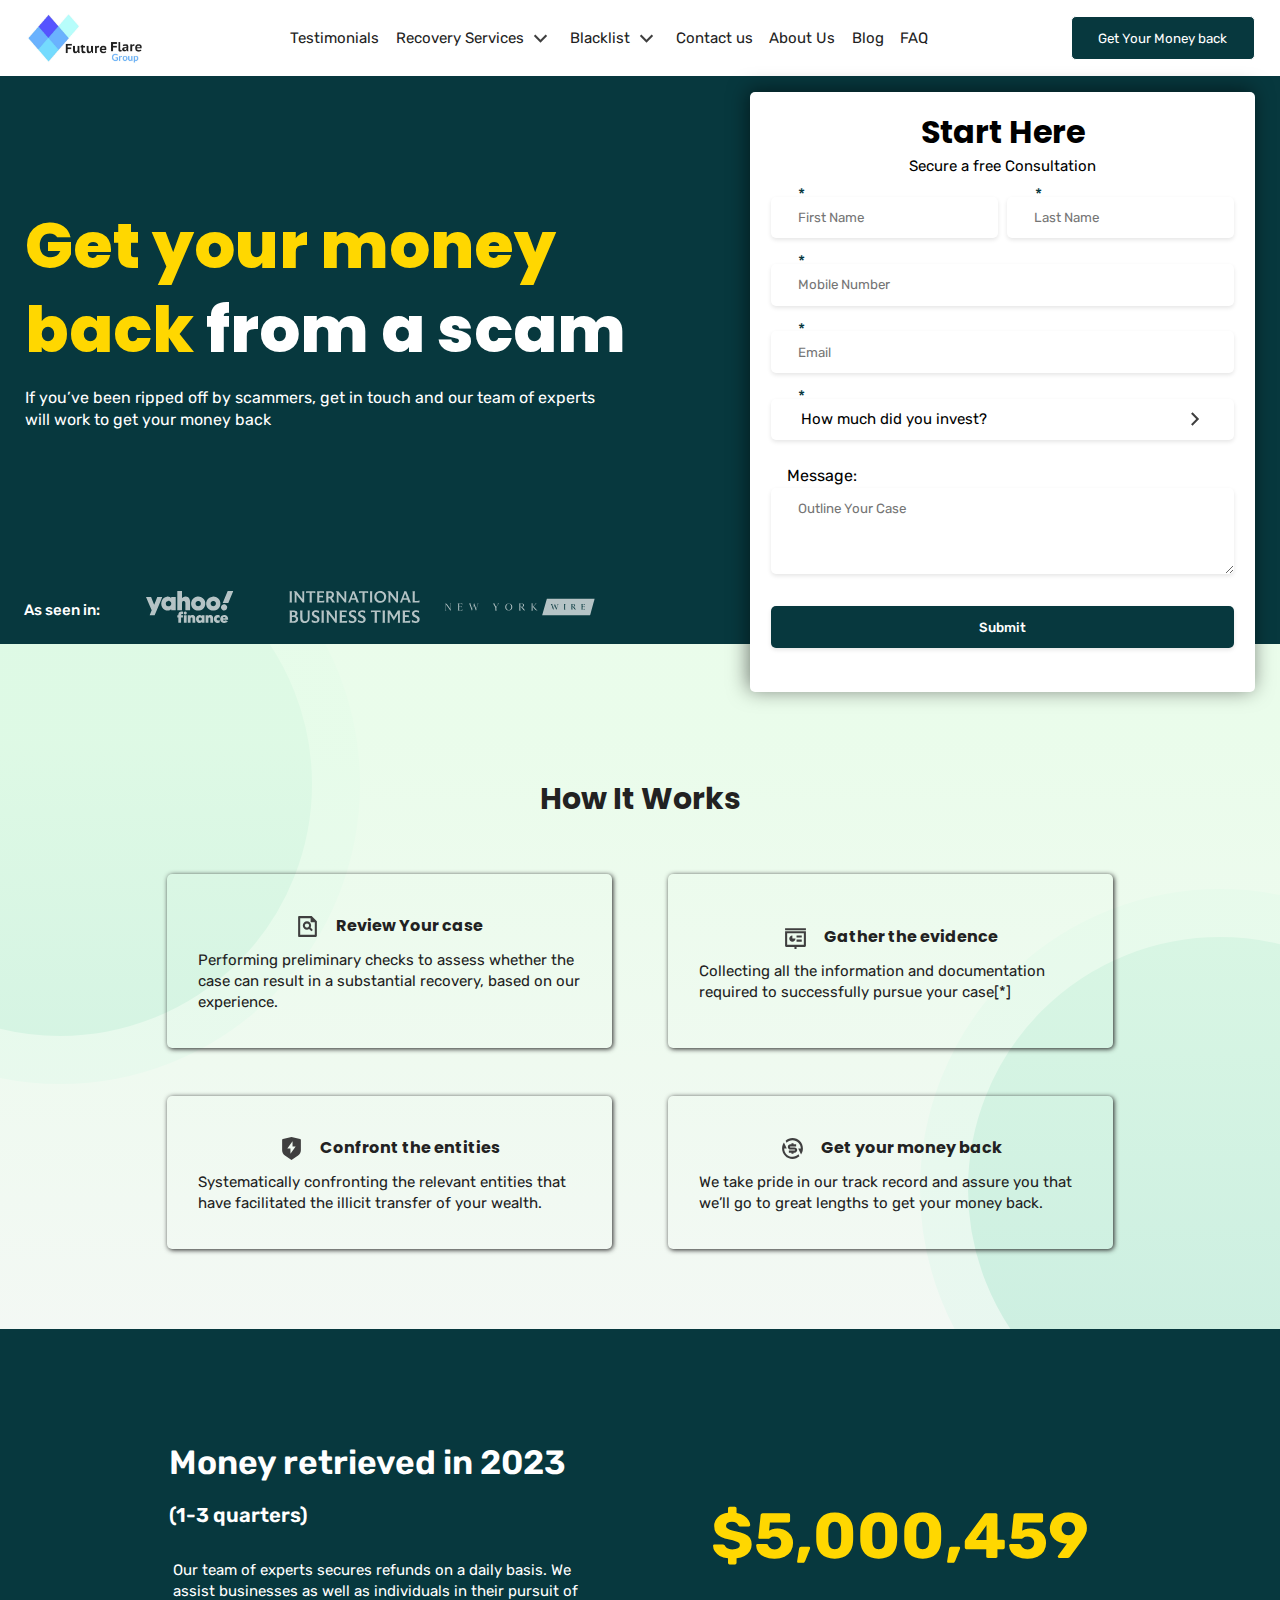
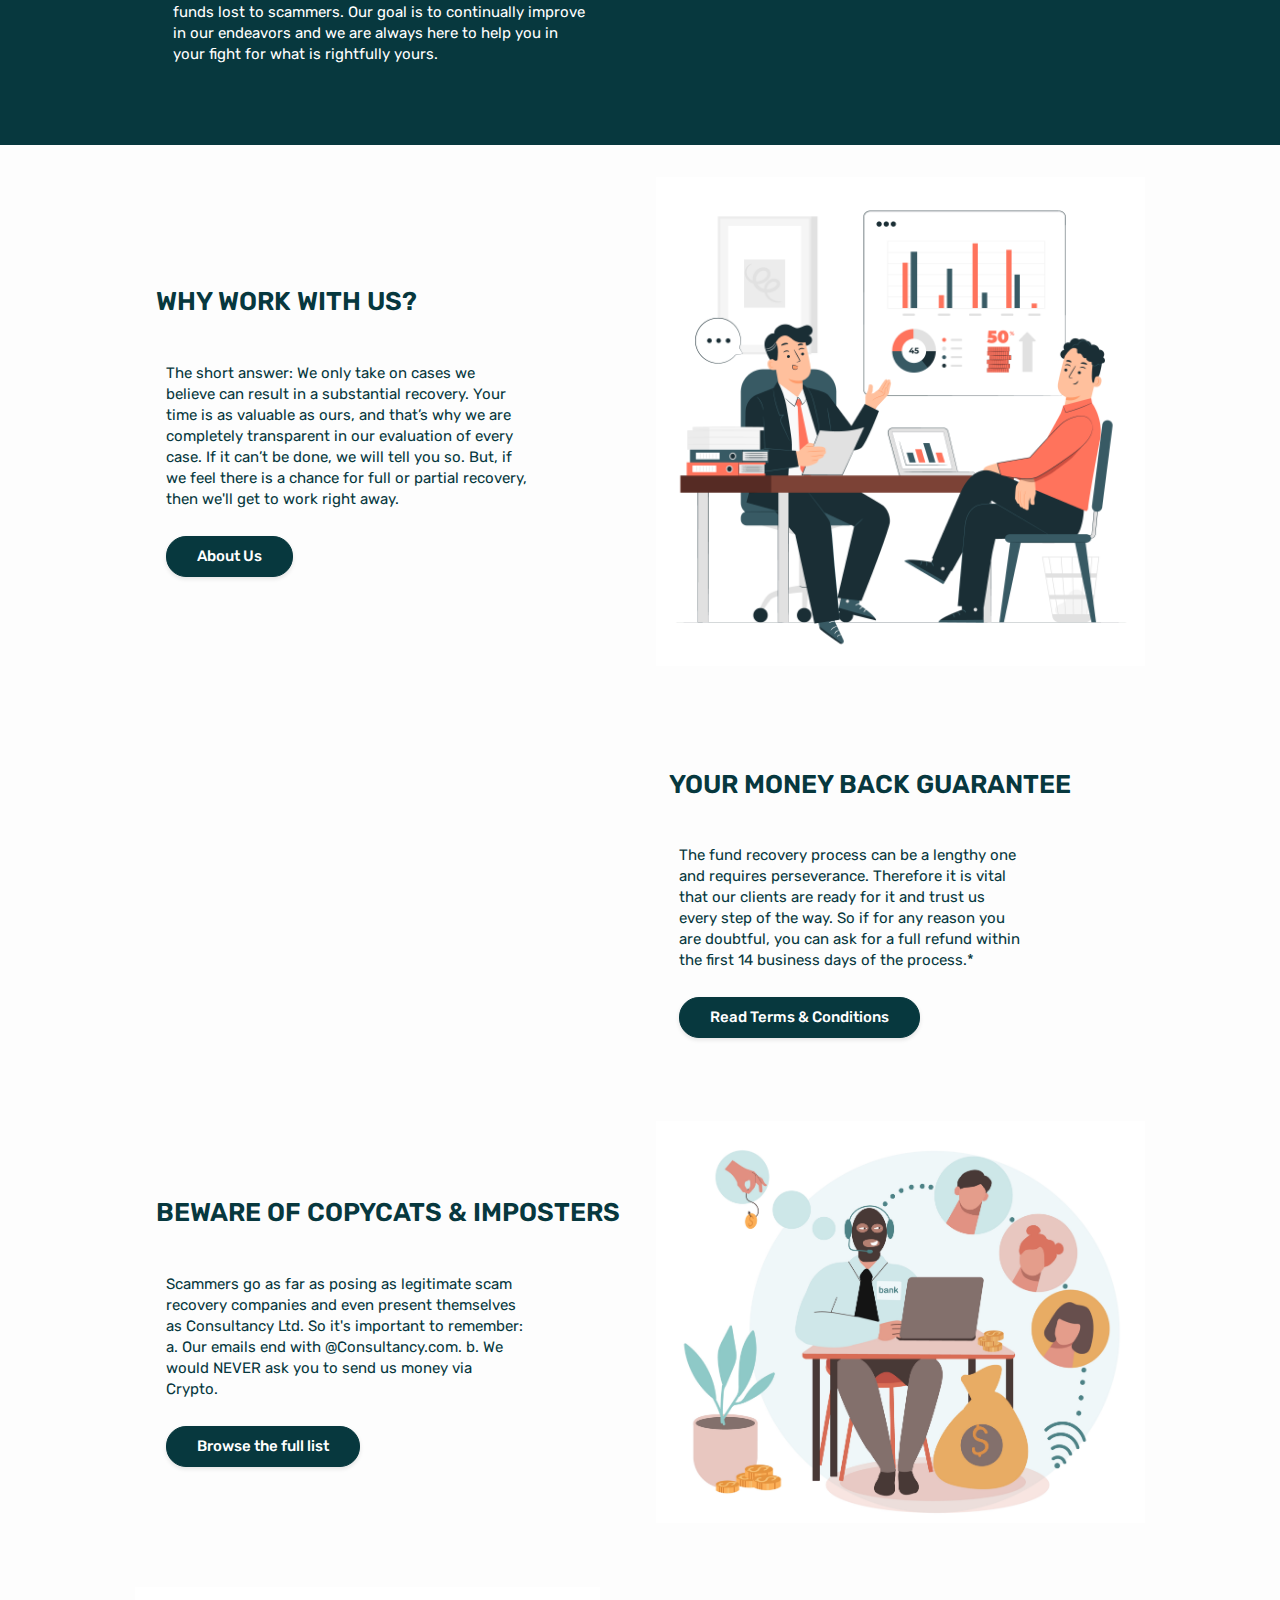
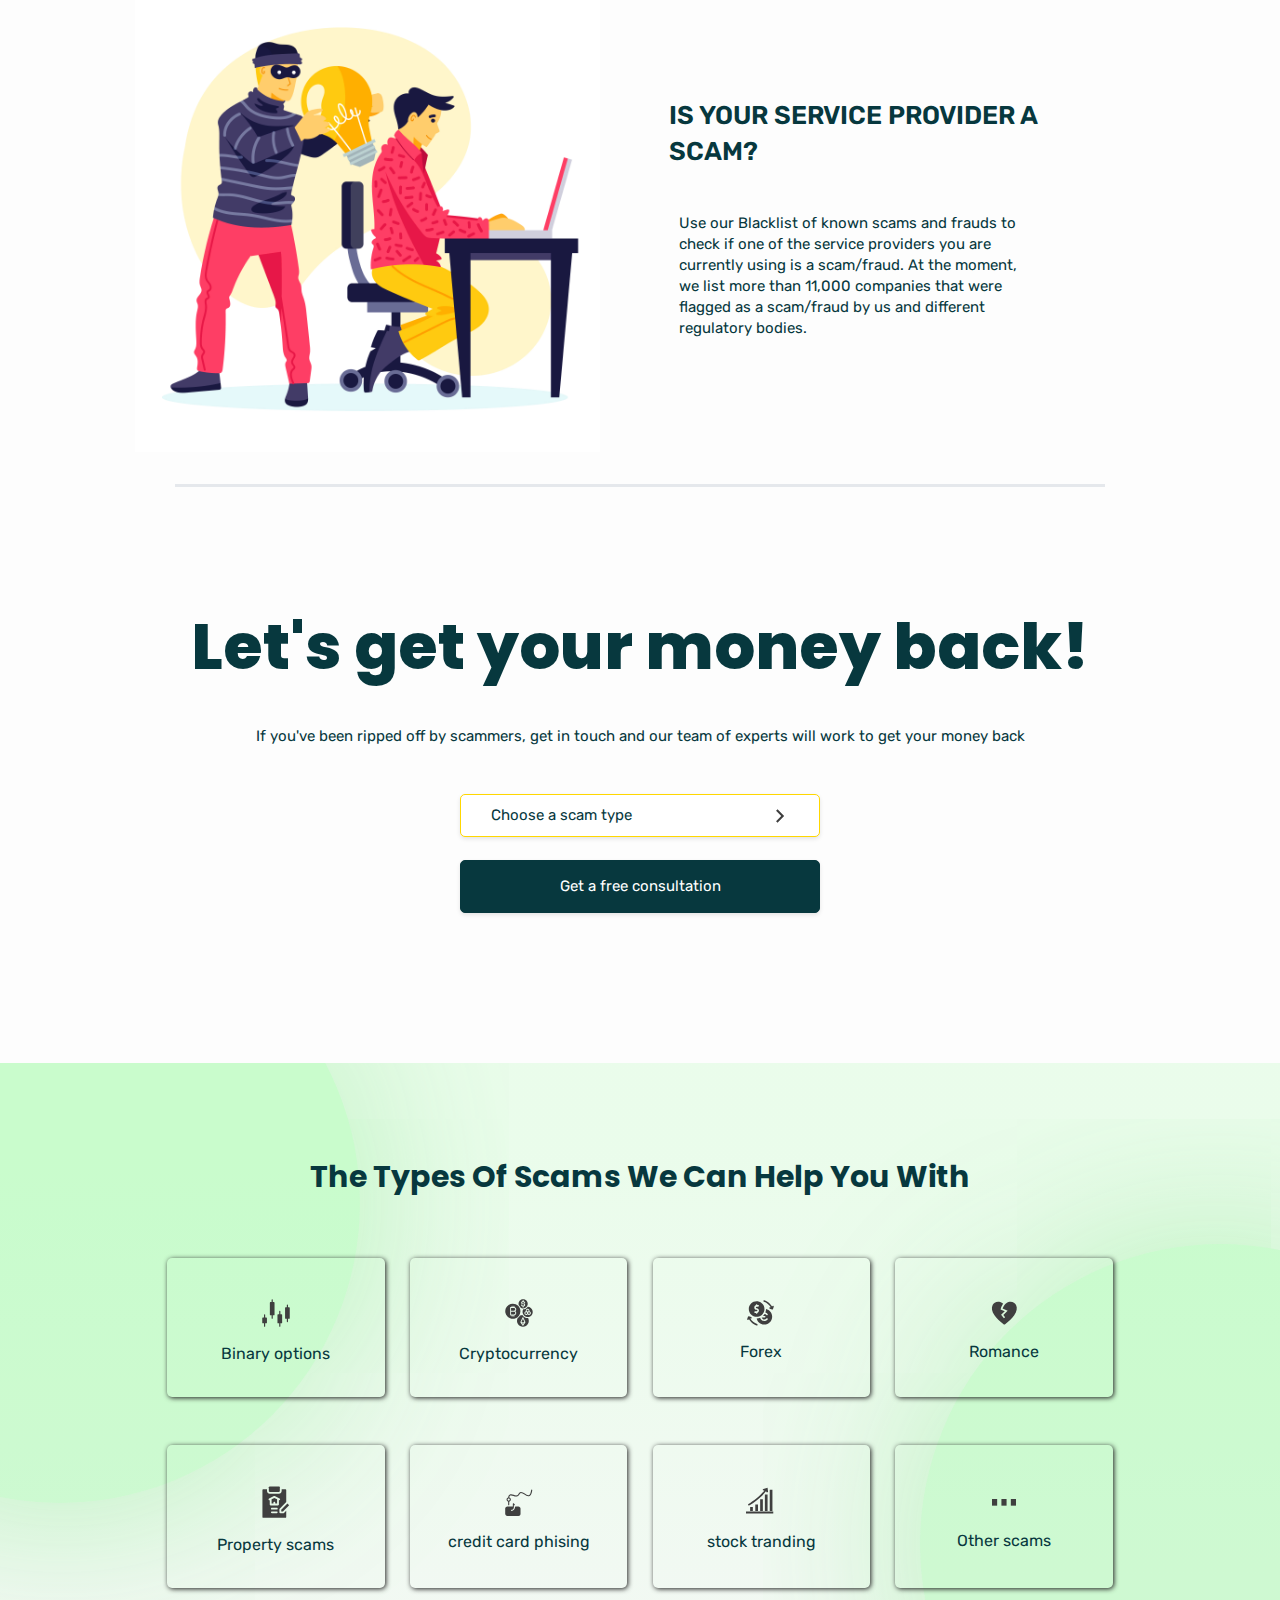
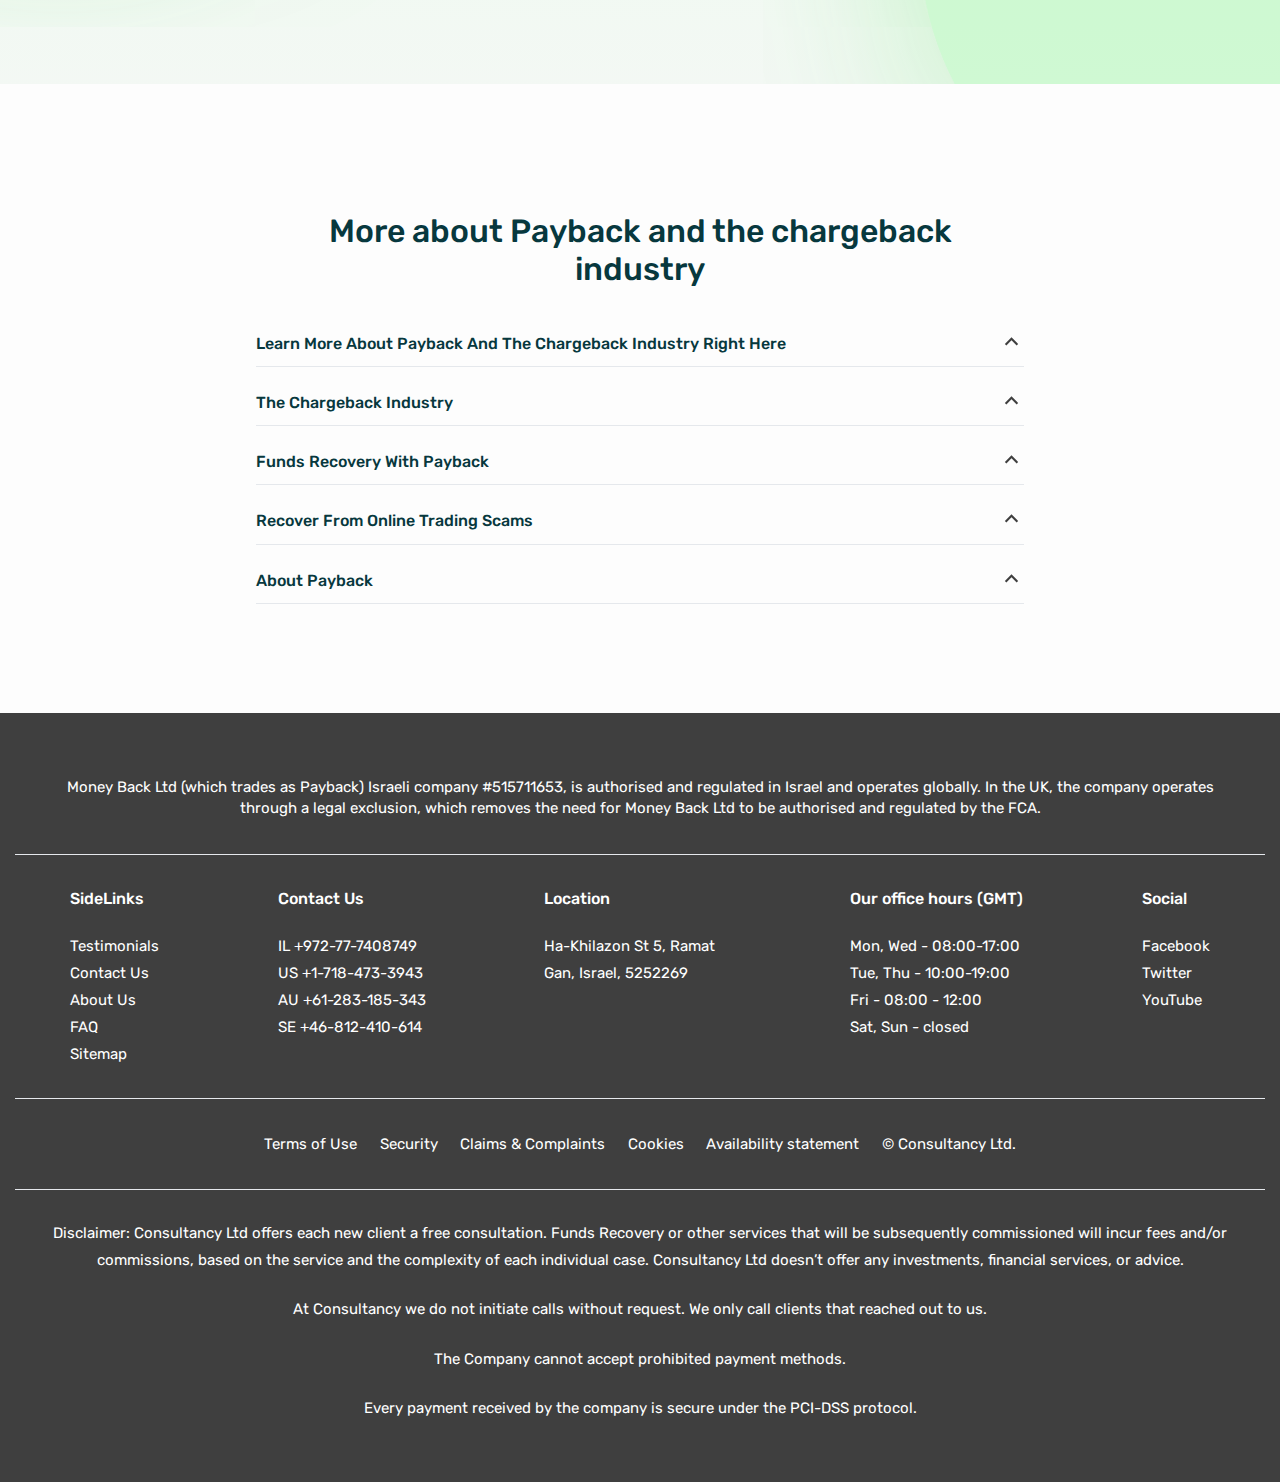
==== commit 2f450aac: "update testimonial.html" ====
--- a/index.html
+++ b/index.html
@@ -20,7 +20,7 @@
             </div>
             <div class="center">
               <ul class="nav_list">
-                <li class="list_item"><a href="#"><span>Testimonials</span></a></li>
+                <li class="list_item"><a href="testimonial.html"><span>Testimonials</span></a></li>
                 <li class="list_item">
                   <a href="#">
                     <span>Recovery Services</span>
--- a/style.css
+++ b/style.css
@@ -143,10 +143,11 @@
 .navbar .wrapper .center .nav_list {
   display: flex;
   justify-content: space-around;
-  column-gap: 1.2em;
+  column-gap: 1.1em;
   font-size: var(--font-small);
   align-items: center;
   line-height: 1.2;
+  width: max-content;
 }
 
 .navbar .wrapper .center .nav_list .list_item .icon {
@@ -1540,6 +1541,43 @@
   text-align: right;
 }
 
+
+/* ###################################*/
+/* #        testimonials page        #*/
+/* ###################################*/
+.testimonial .packets{
+  border: 0;
+  box-shadow: 0;
+}
+
+.testimonial .packets .packet{
+  display: flex;
+  border-radius: 0;
+  padding: 1em;
+  border: 0;
+  box-shadow: 0;
+  flex-direction: column;
+}
+
+.testimonial .packets .packet .profile{
+  display: flex;
+  justify-content: space-between;
+  border: 1px solid;
+}
+
+.testimonial .packets .packet .image{
+  width: 100px;
+  height: 100px;
+  object-fit: contain;
+  object-position: ;
+}
+
+
+
+
+
+
+
 @media screen and (min-width: 992px) {
   .navbar .wrapper .right .mbl {
     display: none;
